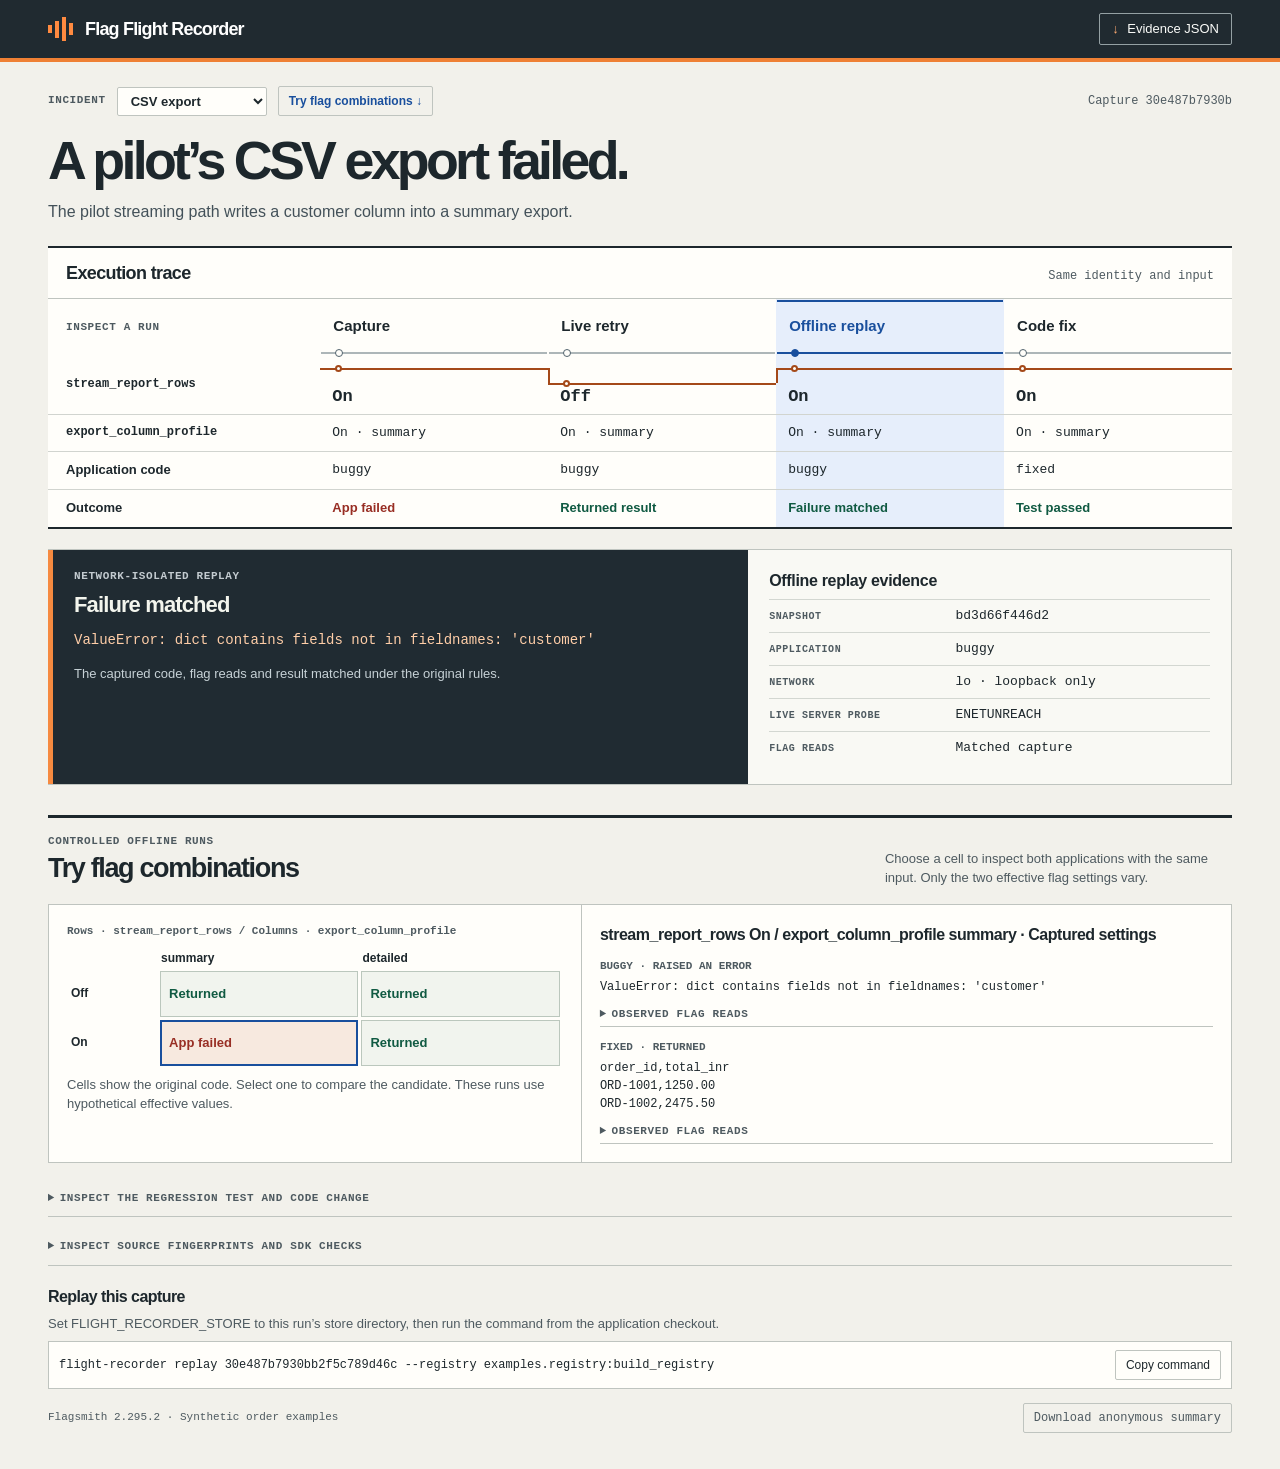
==== docs/index.html @ ed5d8d42 "Trace live Flagsmith incidents from a failed request to a verified fix" ====
<!doctype html>
<html lang="en">
  <head>
    <meta charset="utf-8" />
    <meta name="viewport" content="width=device-width, initial-scale=1" />
    <link rel="icon" href="data:," />
    <meta
      name="description"
      content="Inspect the captured flags, application output and replay evidence for a Flagsmith incident."
    />
    <title>Incident trace · Flag Flight Recorder</title>
    <style>
      :root {
  color-scheme: light;
  --paper: #f2f1eb;
  --surface: #fffefa;
  --ink: #1d272c;
  --muted: #4e5a60;
  --line: #bfc4bf;
  --blue: #194f9d;
  --bluewash: #e6eefb;
  --ok: #105a42;
  --bad: #982e24;
  --orange: #ff8a40;
  --mono:
    "IBM Plex Mono", "SFMono-Regular", Consolas, "Liberation Mono", monospace;
  --sans: Inter, "Segoe UI", Arial, sans-serif;
}
* {
  box-sizing: border-box;
}
body {
  margin: 0;
  background: var(--paper);
  color: var(--ink);
  font: 15px/1.45 var(--sans);
}
h1,
h2,
h3,
p,
dl,
dd {
  margin: 0;
}
button,
select {
  font: inherit;
  color: inherit;
}
button,
select,
summary {
  cursor: pointer;
}
button:focus-visible,
summary:focus-visible,
select:focus-visible,
a:focus-visible {
  outline: 3px solid #ec7e33;
  outline-offset: 3px;
}
.skip {
  position: fixed;
  left: 12px;
  top: -90px;
  z-index: 2;
  background: white;
  color: var(--ink);
  padding: 10px;
}
.skip:focus {
  top: 8px;
}
.shell {
  width: min(1280px, calc(100% - 96px));
  margin-inline: auto;
}
.bar {
  background: #202a30;
  color: #fff;
  border-bottom: 4px solid #ef8034;
}
.bar .shell {
  display: flex;
  align-items: center;
  justify-content: space-between;
  gap: 14px;
  min-height: 58px;
}
.brand {
  font-size: 18px;
  font-weight: 720;
  letter-spacing: -0.045em;
  display: flex;
  align-items: center;
  gap: 12px;
}
.rec-mark {
  align-items: center;
  display: flex;
  gap: 3px;
  height: 25px;
}
.rec-mark i {
  display: block;
  width: 4px;
  background: var(--orange);
}
.rec-mark i:nth-child(1) {
  height: 8px;
}
.rec-mark i:nth-child(2) {
  height: 17px;
}
.rec-mark i:nth-child(3) {
  height: 24px;
}
.rec-mark i:nth-child(4) {
  height: 12px;
}
.save {
  border: 1px solid #94a0a3;
  background: transparent;
  color: #fafbf8;
  padding: 6px 12px;
  border-radius: 2px;
  font-size: 13px;
}
.save:hover {
  background: #34434a;
}
.save span {
  color: #feaa71;
  margin-right: 5px;
}
main {
  padding: 24px 0 36px;
}
.case-nav {
  display: flex;
  align-items: center;
  gap: 11px;
  flex-wrap: wrap;
  margin-bottom: 17px;
}
.case-nav label,
.micro,
.table-caption,
.signal dt,
summary {
  font: 650 11px/1.4 var(--mono);
  letter-spacing: 0.055em;
  text-transform: uppercase;
}
.case-nav label,
.micro {
  color: var(--muted);
}
.case-nav select {
  background: var(--surface);
  border: 1px solid var(--line);
  padding: 5px 24px 5px 9px;
  border-radius: 2px;
  font-size: 13px;
  font-weight: 650;
}
.case-id {
  margin-left: auto;
  font: 12px/1.5 var(--mono);
  color: var(--muted);
}
h1 {
  font-size: clamp(34px, 4.2vw, 64px);
  line-height: 1.02;
  letter-spacing: -0.069em;
  font-weight: 740;
  max-width: 22ch;
  text-wrap: balance;
}
.dek {
  margin: 12px 0 22px;
  font-size: 16px;
  line-height: 1.5;
  color: #435159;
  max-width: 80ch;
}
section.trace {
  border-block: 2px solid var(--ink);
  background: var(--surface);
}
.trace-head {
  display: flex;
  align-items: baseline;
  gap: 10px;
  justify-content: space-between;
  padding: 12px 18px;
  border-bottom: 1px solid var(--line);
}
h2 {
  font-size: 18px;
  letter-spacing: -0.035em;
}
.trace-head p {
  font: 12px/1.5 var(--mono);
  color: var(--muted);
}
.matrix {
  border-collapse: collapse;
  width: 100%;
  table-layout: fixed;
}
.matrix thead {
  vertical-align: bottom;
}
.matrix tr > * {
  border-bottom: 1px solid #d1d4cf;
}
.matrix tr:last-child > * {
  border-bottom: 0;
}
.matrix th,
.matrix td {
  vertical-align: middle;
  text-align: left;
}
.matrix th:first-child {
  width: 23%;
  padding: 9px 18px;
  font-size: 13px;
}
.matrix thead th:first-child {
  font: 650 11px/1.5 var(--mono);
  letter-spacing: 0.055em;
  text-transform: uppercase;
  color: var(--muted);
}
.matrix td {
  font: 13px/1.4 var(--mono);
  padding: 7px 12px;
}
.matrix td.selected,
.matrix th.selected {
  background: var(--bluewash);
}
.matrix tbody tr:first-child td {
  font-size: 17px;
  font-weight: 650;
}
.matrix tbody tr:nth-child(-n + 2) th {
  font-family: var(--mono);
  font-size: 12px;
  overflow-wrap: anywhere;
}
.stage {
  position: relative;
  border: 0;
  text-align: left;
  background: transparent;
  width: 100%;
  padding: 14px 12px 16px;
  font-size: 15px;
  font-weight: 700;
  line-height: 1.35;
  min-height: 54px;
}
.stage:hover {
  background: #f1f3ee;
}
.stage[aria-pressed="true"] {
  color: var(--blue);
  background: var(--bluewash);
}
.stage:after {
  content: "";
  position: absolute;
  bottom: 0;
  height: 2px;
  left: 0;
  right: 0;
  background: #adb6b8;
}
.stage:before {
  content: "";
  z-index: 1;
  position: absolute;
  bottom: -3px;
  left: 14px;
  width: 6px;
  height: 6px;
  border-radius: 50%;
  background: var(--surface);
  border: 1px solid #52636d;
}
.stage[aria-pressed="true"]:before {
  border-color: var(--blue);
  background: var(--blue);
}
.stage[aria-pressed="true"]:after {
  background: var(--blue);
}
.stage:focus-visible {
  outline-offset: -3px;
}
.matrix .level {
  position: relative;
  height: 60px;
  vertical-align: bottom;
  padding-bottom: 6px;
}
.wave {
  position: absolute;
  inset: 0;
  pointer-events: none;
}
.wave::before {
  content: "";
  position: absolute;
  top: 13px;
  left: 0;
  right: 0;
  border-top: 2px solid #a44919;
}
.wave.low::before {
  top: 28px;
}
.wave.transition::after {
  content: "";
  position: absolute;
  left: 0;
  top: 13px;
  height: 15px;
  border-left: 2px solid #a44919;
}
.wave .sample {
  position: absolute;
  top: 10px;
  left: 15px;
  width: 7px;
  height: 7px;
  border: 2px solid #a44919;
  border-radius: 50%;
  background: var(--surface);
}
.wave.low .sample {
  top: 25px;
}
.delta .held {
  display: block;
}
.matrix .status {
  font: 680 13px/1.4 var(--sans);
}
.good {
  color: var(--ok);
}
.bad {
  color: var(--bad);
}
.neutral {
  color: var(--ink);
}
.mobile-trace {
  display: none;
}
.readout {
  display: grid;
  grid-template-columns: minmax(0, 1.45fr) minmax(0, 1fr);
  margin-top: 20px;
  border: 1px solid var(--line);
  border-left: 0;
}
.output {
  color: #f3f5ed;
  background: #202b32;
  border-left: 5px solid #f68a40;
  padding: 19px 21px;
  min-width: 0;
}
.output .micro {
  color: #c3cbd0;
}
.output h3 {
  font-size: 22px;
  letter-spacing: -0.04em;
  margin: 5px 0 9px;
}
.output pre {
  color: #ffcea8;
  font: 14px/1.55 var(--mono);
  white-space: pre-wrap;
  overflow-wrap: anywhere;
  margin: 0;
}
.output pre.success {
  color: #b1e1cf;
}
.output .explain {
  color: #c6d1d6;
  margin-top: 14px;
  font-size: 13px;
  max-width: 65ch;
}
.proof {
  background: #f9f9f4;
  padding: 19px 21px;
  min-width: 0;
}
.proof h3 {
  font-size: 16px;
  letter-spacing: -0.02em;
  margin-bottom: 7px;
}
.signal > div {
  display: grid;
  grid-template-columns: minmax(95px, 40%) 1fr;
  align-items: baseline;
  gap: 10px;
  padding: 7px 0;
  border-top: 1px solid #d3d7d1;
}
.signal dt {
  font-size: 10px;
  color: var(--muted);
}
.signal dd {
  font: 13px/1.4 var(--mono);
  overflow-wrap: anywhere;
}
details {
  border-bottom: 1px solid var(--line);
  margin-top: 12px;
}
summary {
  display: list-item;
  padding: 10px 0;
  color: var(--muted);
  width: fit-content;
}
details .signal {
  margin: 0 0 16px;
  max-width: 850px;
}
footer {
  color: var(--muted);
  font: 11px/1.5 var(--mono);
  margin-top: 14px;
}
@media (max-width: 900px) {
  .shell {
    width: calc(100% - 44px);
  }
  .matrix th:first-child {
    width: 22%;
    padding-left: 11px;
  }
  .matrix td {
    padding-inline: 8px;
  }
  .stage {
    padding-inline: 8px;
    font-size: 14px;
  }
}
@media (max-width: 700px) {
  .shell {
    width: calc(100% - 32px);
  }
  .bar .shell {
    min-height: 50px;
  }
  .brand {
    font-size: 16px;
    gap: 8px;
  }
  .save {
    font-size: 12px;
    padding: 5px 7px;
  }
  main {
    padding-top: 15px;
  }
  .case-nav {
    margin-bottom: 13px;
    gap: 7px;
  }
  .case-id {
    font-size: 10px;
  }
  .dek {
    margin: 9px 0 14px;
    font-size: 14px;
    line-height: 1.45;
  }
  .trace-head {
    padding: 9px 10px;
    align-items: flex-start;
    flex-direction: column;
    gap: 1px;
  }
  .trace-head p {
    font-size: 10px;
  }
  h2 {
    font-size: 16px;
  }
  .matrix {
    display: none;
  }
  .mobile-trace {
    display: block;
  }
  .m-stages {
    display: grid;
    grid-template-columns: 1fr 1fr;
  }
  .m-stage {
    position: relative;
    display: flex;
    align-items: flex-start;
    gap: 8px;
    flex-direction: column;
    background: var(--surface);
    text-align: left;
    border: 0;
    border-bottom: 1px solid var(--line);
    padding: 9px 10px;
    line-height: 1.1;
  }
  .m-stage:nth-child(odd) {
    border-right: 1px solid var(--line);
  }
  .m-stage strong {
    font-size: 13px;
  }
  .m-stage span {
    font-size: 12px;
  }
  .m-stage[aria-pressed="true"] {
    background: var(--bluewash);
    box-shadow: inset 3px 0 var(--blue);
  }
  .delta {
    padding: 8px 10px;
    line-height: 1.5;
    font-size: 12px;
    overflow-wrap: anywhere;
  }
  .delta code {
    font-weight: 650;
  }
  .readout {
    grid-template-columns: 1fr;
    margin-top: 14px;
  }
  .output,
  .proof {
    padding: 14px;
  }
  .output h3 {
    font-size: 20px;
  }
  .output pre {
    font-size: 13px;
  }
  .output .explain {
    margin-top: 8px;
  }
  .proof {
    border-left: 1px solid var(--line);
  }
  summary {
    font-size: 10px;
  }
  .case-nav select {
    padding-right: 8px;
  }
}
@media (max-width: 370px) {
  .brand {
    font-size: 14px;
  }
  .case-id {
    display: none;
  }
  .shell {
    width: calc(100% - 24px);
  }
  h1 {
    font-size: 31px;
  }
  .save {
    font-size: 11px;
  }
  .dek {
    font-size: 13px;
  }
}
[hidden] {
  display: none !important;
}
button {
  touch-action: manipulation;
}
.jump,
#copy,
#regression-body button,
footer button {
  background: transparent;
  border: 1px solid var(--line);
  border-radius: 2px;
  padding: 5px 10px;
  font-size: 12px;
  line-height: 1.5;
}
.jump {
  color: var(--blue);
  font-weight: 680;
}
.jump:hover,
#copy:hover,
footer button:hover,
#regression-body button:hover {
  background: var(--bluewash);
}
.case-nav {
  row-gap: 8px;
}
.matrix th:first-child {
  overflow-wrap: anywhere;
}
.matrix td {
  overflow-wrap: anywhere;
}
.matrix .stage {
  overflow-wrap: anywhere;
}
.signal dd,
.cell-evidence pre {
  white-space: pre-wrap;
}
.explorer {
  margin-block: 30px 18px;
  border-top: 3px solid var(--ink);
  scroll-margin-top: 14px;
}
.explorer-head {
  display: flex;
  align-items: end;
  justify-content: space-between;
  gap: 18px;
  margin: 16px 0;
}
.explorer h2 {
  font-size: 27px;
  letter-spacing: -0.05em;
}
.explorer-head > p {
  max-width: 48ch;
  font-size: 13px;
  color: var(--muted);
}
.experiment {
  display: grid;
  grid-template-columns: minmax(0, 0.9fr) minmax(0, 1.1fr);
  background: var(--surface);
  border: 1px solid var(--line);
}
.experiment > div {
  min-width: 0;
  padding: 18px;
}
.cell-evidence {
  border-left: 1px solid var(--line);
}
.cell-evidence h3 {
  font-size: 16px;
  letter-spacing: -0.03em;
}
.cell-evidence h4 {
  font: 650 11px/1.4 var(--mono);
  text-transform: uppercase;
  color: var(--muted);
  margin: 13px 0 3px;
}
.cell-evidence pre,
#regression-body pre {
  font: 12px/1.5 var(--mono);
  white-space: pre-wrap;
  overflow-wrap: anywhere;
  margin: 0;
  max-height: 180px;
  overflow: auto;
}
.axes {
  width: 100%;
  table-layout: fixed;
  border-collapse: separate;
  border-spacing: 3px;
  font-size: 13px;
}
.axes caption {
  text-align: left;
  overflow-wrap: anywhere;
  font: 600 11px/1.5 var(--mono);
  color: var(--muted);
  margin-bottom: 6px;
}
.axes th {
  text-align: left;
  font-size: 12px;
  overflow-wrap: anywhere;
}
.axes th:first-child {
  width: 18%;
}
.axes td {
  padding: 0;
}
.axes button {
  min-height: 46px;
  width: 100%;
  background: #f1f4ee;
  border: 1px solid #bbc7bd;
  text-align: left;
  padding: 8px;
  font-size: 13px;
  font-weight: 650;
  color: var(--ok);
}
.axes button.failure {
  background: #f7e9df;
  border-color: #dab4a1;
  color: var(--bad);
}
.axes button[aria-pressed="true"] {
  outline: 2px solid var(--blue);
  outline-offset: -2px;
}
.axes button:focus-visible {
  outline: 3px solid #aa4e11;
  outline-offset: 1px;
}
.lab-note,
details p,
#replay-command p {
  color: var(--muted);
  font-size: 13px;
  margin: 7px 0;
}
.cell-evidence details {
  margin: 7px 0 0;
}
.cell-evidence summary {
  padding: 4px 0;
}
.cell-evidence pre {
  color: var(--ink);
}
#regression-body {
  padding-bottom: 14px;
}
#regression-body pre {
  background: var(--surface);
  padding: 12px;
  margin: 8px 0;
}
#replay-command {
  margin-top: 19px;
}
#replay-command h2 {
  font-size: 16px;
}
.command {
  display: flex;
  align-items: center;
  gap: 10px;
  flex-wrap: wrap;
  background: var(--surface);
  border: 1px solid var(--line);
  padding: 8px 10px;
}
.command code {
  font: 12px/1.5 var(--mono);
  overflow-wrap: anywhere;
}
.command button {
  margin-left: auto;
}
footer {
  display: flex;
  align-items: center;
  justify-content: space-between;
  gap: 8px;
  flex-wrap: wrap;
}
.stage[aria-pressed="true"] {
  box-shadow: inset 0 2px var(--blue);
}
#regression-body button {
  font-family: var(--sans);
}
.output pre {
  max-height: 230px;
  overflow: auto;
}
.m-stage {
  min-height: 48px;
}
.signal dd {
  margin: 0;
}
@media (max-width: 700px) {
  .experiment {
    grid-template-columns: 1fr;
  }
  .experiment > div {
    padding: 10px;
  }
  .cell-evidence {
    border-left: 0;
    border-top: 1px solid var(--line);
  }
  .explorer-head {
    display: block;
    margin: 12px 0;
  }
  .explorer-head > p {
    margin-top: 6px;
  }
  .jump {
    font-size: 11px;
    padding: 4px 7px;
  }
  .case-id {
    display: none;
  }
  .explorer h2 {
    font-size: 23px;
  }
  .axes button {
    min-height: 44px;
  }
  .output .explain {
    font-size: 12px;
  }
  footer {
    align-items: start;
  }
  .trace-head p {
    display: none;
  }
}

    </style>
  </head>
  <body>
    <a class="skip" href="#investigation">Skip to incident</a>
    <header class="bar">
      <div class="shell">
        <div class="brand">
          <span aria-hidden="true" class="rec-mark"
            ><i></i><i></i><i></i><i></i></span
          >Flag Flight Recorder
        </div>
        <button type="button" class="save" id="save">
          <span aria-hidden="true">↓</span> Evidence JSON
        </button>
      </div>
    </header>
    <main class="shell" id="investigation" tabindex="-1">
      <nav class="case-nav" aria-label="Incident selection">
        <label for="case">Incident</label
        ><select id="case"></select
        ><button type="button" class="jump" id="jump" hidden>
          Try flag combinations ↓</button
        ><span class="case-id" id="case-id"></span>
      </nav>
      <h1 id="headline"></h1>
      <p class="dek" id="dek"></p>
      <section class="trace" aria-labelledby="trace-title">
        <div class="trace-head">
          <h2 id="trace-title">Execution trace</h2>
          <p>Same identity and input</p>
        </div>
        <table
          class="matrix"
          id="matrix"
          aria-label="Recorded flags, code and outcomes by stage"
        ></table>
        <div class="mobile-trace">
          <div
            class="m-stages"
            id="m-stages"
            role="group"
            aria-label="Inspect a recorded stage"
          ></div>
          <p class="delta" id="delta"></p>
        </div>
      </section>
      <section
        class="readout"
        aria-label="Selected stage evidence"
        aria-live="polite"
        aria-atomic="true"
      >
        <div class="output">
          <p class="micro" id="stage-kind"></p>
          <h3 id="output-title"></h3>
          <pre id="output"></pre>
          <p id="explain" class="explain"></p>
        </div>
        <div class="proof">
          <h3 id="proof-title"></h3>
          <dl class="signal" id="proof"></dl>
        </div>
      </section>
      <section
        id="explorer"
        class="explorer"
        aria-labelledby="explorer-title"
        hidden
        tabindex="-1"
      >
        <div class="explorer-head">
          <div>
            <p class="micro">Controlled offline runs</p>
            <h2 id="explorer-title">Try flag combinations</h2>
          </div>
          <p>
            Choose a cell to inspect both applications with the same input. Only
            the two effective flag settings vary.
          </p>
        </div>
        <div class="experiment">
          <div id="grid"></div>
          <div class="cell-evidence" aria-live="polite">
            <h3 id="cell-title"></h3>
            <div id="cell-output"></div>
          </div>
        </div>
      </section>
      <details id="regression">
        <summary>Inspect the regression test and code change</summary>
        <div id="regression-body"></div>
      </details>
      <details id="provenance">
        <summary>Inspect source fingerprints and SDK checks</summary>
        <dl class="signal" id="origins"></dl>
      </details>
      <section id="replay-command" hidden>
        <h2>Replay this capture</h2>
        <p>
          Set FLIGHT_RECORDER_STORE to this run’s store directory, then run the
          command from the application checkout.
        </p>
        <div class="command">
          <code id="command"></code
          ><button type="button" id="copy">Copy command</button>
        </div>
      </section>
      <footer>
        <span id="meta"></span
        ><button type="button" id="summary">Download anonymous summary</button>
      </footer>
      <noscript>Enable JavaScript to inspect the recorded evidence.</noscript>
    </main>
    <script type="application/json" id="evidence">
      {"cases":[{"artifacts":{"filename":"csv-export-synthetic-pytest.zip","fixture_snapshot":"0b551dc3bb2e133a88a1ee3e2edfd37ad4dc0d0acfbac26d9bb731e2ca460d48","fixture_spec":"9fc9570268567d635127cc611aad93f65644a4c0ee48fcd16d61da9f648a8eab","patch":"--- csv-export/buggy.py\n+++ csv-export/fixed.py\n@@ -1,4 +1,4 @@\n-\"\"\"The original version of the CSV operation, retained for historical replay.\"\"\"\n+\"\"\"CSV export with the selected columns applied to streamed rows.\"\"\"\n \n from flag_flight_recorder import OperationContext\n \n@@ -7,7 +7,5 @@\n \n def export_report(context: OperationContext) -\u003e str:\n     rows, streaming, columns = report_settings(context)\n-    if streaming:\n-        # The original streaming path supplied columns outside the selected profile.\n-        return write_csv(rows, columns)\n-    return write_csv([project_row(row, columns) for row in rows], columns)\n+    projected = (project_row(row, columns) for row in rows)\n+    return write_csv(projected if streaming else list(projected), columns)\n","runtime":{"engine":"11.1.2","flagsmith":"6.5.0","implementation":"CPython","python":"3.13.5"},"zip_base64":"UEsDBBQAAAAIAFKoeV0oyoBhRwEAAAICAAAKAAAAUkVBRE1FLnR4dI1Qy07DMBC85yv2B+wUKoRA4oBKC5UqWoXCNXKdTWJwbWNvXl/GnS/DCe0VcdrVzuzs7Ky0qGClVVUTZCitL9DDjF/yGXx/gQwtw95ZT0myr1WAMBiqkZSEUvXUeARpDQllAsQ5YFmiJNUilKNuK3SDAUrrIxq3sRdHp5HDmgJI4SYBYQoIRrhQW4JCVRgieEBtTQVkJ9nTLZ4krwFhsRuotgbm/GLOryB2G2WaHjpFNTQBfWqQOus/wIgjBickBp40LTjlIDoloTW4geIhqIlcuE3TKu42By7tMfXi/WZ2PU/HD1g5JcP8KZnUo0YRMKSF7Yy2okjbKayJnf+y8zObTRBzw5wZa5AJM/Cu1slqs3582ufZcrHNHpZZfr/b5W/L7GW9fb47NFU1jO7GD9nx7JN9wlhzZaQq0BB3w58yMTEs/ifzA1BLAwQUAAAACABSqHldSPEmrDwCAACsAwAADAAAAGNhcHR1cmUuanNvbnVSy2ocMRD8lUUXH+Id9BhpHtfY54QQkkMIS0vq2RXMC0njeDH+97RmMQkOOamn1FOq7qoXBut6SheQ2rCetbYx2NgWtOTS1FI1WimN0nprUEqD0DTQON/YrvZeE6oa7LDuurrtTO3Y/c73hDGFZSZCu53PV0LxCcYN8hJZ/8JwPocZ6VaISlSSrocRzmkK+UKgqXTFCQvTOuKEc4Z84/r4+ZovVN2z9Vb0TFVCVZq9lgeos5AP4TlvERPVBAdPcMhX6k3XOV8wB3dcw7jkI6/LI/O65dLL4vKLzh8vzG0pLxOSUvaA03J4hJSpc4ke4yl4gj99eTgKzgWheckwnsJcuoXUvOKc1PxL8h3/[base64]/4onyV1wAtYLKmdY02X5yyFutRbeKWslCqWgJT8QFUr0g1cN+No77jm4wZI/xnfWNkqgdFAb7uuWvf4GUEsDBBQAAAAIAFKoeV3nnSbaHQEAANECAAAQAAAAZW52aXJvbm1lbnQuanNvbq1STU/DMAz9K5PPncR67G3SuCE0ATc0RaZzSkY+qsQZq6r+d5KtbAOGQAgfIlt+zvOz3QO2SrxQBxU4KbWyNA2d5WdiVU+l2nH0BAVIwuyJwMgUoHrsYb1B2zih1lDNCiCLT5qSzz7SEQ9VDyPAokkh0K51nkXtdDRWtN5JpTMBd21O3z/MbxfzuwUMZ5zUGLIMlY1af2pFbFHHXBiiMei7U6uHdIyZHq5Gm154RpulUhM1qy16lUsv8GThq6H4oL38SXt51B7YExrhaT8C717DPwhfKu14stRo/669/LX2VfG+T7VOrSnuhNuS9ynaA45ar6WkOn1IE6mxCZPTKaWdb1Lq62ncuBr1GdD5Bq0KyMrZb9B5WuOUDv0Nb1BLAwQUAAAACABSqHldQ68o9LMAAADqAAAADwAAAHJlZ3Jlc3Npb24uanNvbj2OwW7DIBAF/4UztXYJZLHPuVfqORLCsG6QHBsBiVxV/ffSQ3OdeRq9b+Fzdk8uNe2bmMSSDo5CiuBzexR29eaVOXfBTJZpPo8461H5hQAhWoxkDS4QiYy2JwpjRIwGA82nRYMNrIm9Vjr0Jh+ZQ+v5SewlcnEpyrY3v7q0lev2/nF5QwCUqAwMAC+ipNJkBtNJrxT+TLWVr79Ph7/nlevwz6b5kdboXhMparjx3YsJf34BUEsDBBQAAAAIAFKoeV3LRsHe8QAAAFEBAAAQAAAAdGVzdF9pbmNpZGVudC5weWWPPU/EMAyG9/wKq8v1JKiuvTZtkWBkREyskS9x2khpUjkBwb8nd+gmvFnP+2FXVfVB7OwP5JWAvnfSmQwwpU+fARd0IeUbi+wWF9DDq8clbS6vQOHLcQwbhdxUVSUsxw12zKt3F3DbHjnDe1nFH7HFqKx3y5oVk45siBumpZQlF8PdgSkRXxV3IIQwZCFTyuqWYWinYEqrijsx5qKpj/D4Am8x0JOAMv9C6ushtVLWeVLq2OzIJeABUvlYpRW7QT4fZqvnYTx1chrkaOR5aLtRa9m2iGY+WznIvsden4j6yWrTSiNbg7OV/[base64]","zip_sha256":"2b633e5cec746cebef15087b0f579f212ad1f27e4a909ab543daaa9efae81c12"},"comparison":{"app_sha256":"8b76e7b8a5202642375335e2bdb6e226ea77a7cd7b94dd5db637e9e49948964c","app_version":"buggy","capture_id":"30e487b7930bb2f5c789d46c","current":{"outcome":{"result":"order_id,total_inr\nORD-1001,1250.00\nORD-1002,2475.50\n","status":"success"},"reads":{"export_column_profile":{"enabled":true,"value":"summary"},"stream_report_rows":{"enabled":false}},"snapshot_sha256":"4a57becc8195b31eefded93ce6f3bcfeb41ffb03d9ef268af120db315b3dd752"},"event_sha256":"e50911ecd5bad968d60b02b5096a26fa80f8a161eeb6eac23dbf337bd1c5105e","flag_changes":[{"after":{"enabled":false},"before":{"enabled":true},"name":"stream_report_rows"}],"historical":{"outcome":{"message":"dict contains fields not in fieldnames: 'customer'","status":"error","type":"ValueError"},"reads":{"export_column_profile":{"enabled":true,"value":"summary"},"stream_report_rows":{"enabled":true}},"snapshot_sha256":"bd3d66f446d27e50561e413e52f1fed41bbf8dfbf96f2141c64b09d91028b9ec"},"identity":"synthetic-pilot-04","isolation":{"connection_error":"ENETUNREACH","interfaces":["lo"],"isolated":true,"live_listener_reachable":false,"namespace":"net:[4026534239]","probe_host":"127.0.0.1","probe_port":13934},"occurred_at":"2026-11-25T15:32:34.577+00:00","operation":"csv-export","outcome_changed":true,"reasons":{"export_column_profile":"SPLIT; weight=50.0","stream_report_rows":"TARGETING_MATCH; segment=Pilot Plan"},"recorded":{"outcome":{"message":"dict contains fields not in fieldnames: 'customer'","status":"error","type":"ValueError"},"reads":{"export_column_profile":{"enabled":true,"value":"summary"},"stream_report_rows":{"enabled":true}},"snapshot_sha256":"bd3d66f446d27e50561e413e52f1fed41bbf8dfbf96f2141c64b09d91028b9ec"},"registry":"examples.registry:build_registry","runtime":{"engine":"11.1.2","flagsmith":"6.5.0","implementation":"CPython","python":"3.13.5"},"status":"reproduced","traits":{"plan":"pilot"}},"description":"The pilot streaming path writes a customer column into a summary export.","exploration":{"axes":[{"field":"enabled","flag":"stream_report_rows","values":[false,true]},{"field":"value","flag":"export_column_profile","values":["summary","detailed"]}],"baseline_settings":[true,"summary"],"candidate_app_sha256":"75cbcd6ed6a690e8da1f47e2aff2d6fbfaffe0c8532488307249a1057a292780","candidate_version":"fixed","capture_id":"30e487b7930bb2f5c789d46c","cells":[{"candidate":{"outcome":{"result":"order_id,total_inr\nORD-1001,1250.00\nORD-1002,2475.50\n","status":"success"},"reads":{"export_column_profile":{"enabled":true,"value":"summary"},"stream_report_rows":{"enabled":false}}},"original":{"outcome":{"result":"order_id,total_inr\nORD-1001,1250.00\nORD-1002,2475.50\n","status":"success"},"reads":{"export_column_profile":{"enabled":true,"value":"summary"},"stream_report_rows":{"enabled":false}}},"settings":[false,"summary"],"snapshot_sha256":"03464157b4ae6e7c3a64d5fd9940adc95a444b454984b06f3cc11bb4a171e1f4"},{"candidate":{"outcome":{"result":"order_id,customer,total_inr\nORD-1001,Demo East,1250.00\nORD-1002,Demo West,2475.50\n","status":"success"},"reads":{"export_column_profile":{"enabled":true,"value":"detailed"},"stream_report_rows":{"enabled":false}}},"original":{"outcome":{"result":"order_id,customer,total_inr\nORD-1001,Demo East,1250.00\nORD-1002,Demo West,2475.50\n","status":"success"},"reads":{"export_column_profile":{"enabled":true,"value":"detailed"},"stream_report_rows":{"enabled":false}}},"settings":[false,"detailed"],"snapshot_sha256":"577ac979bc8d4808cedd51d227a7b00f45ecea772c68034c2accc8b1d34bb12d"},{"candidate":{"outcome":{"result":"order_id,total_inr\nORD-1001,1250.00\nORD-1002,2475.50\n","status":"success"},"reads":{"export_column_profile":{"enabled":true,"value":"summary"},"stream_report_rows":{"enabled":true}}},"original":{"outcome":{"message":"dict contains fields not in fieldnames: 'customer'","status":"error","type":"ValueError"},"reads":{"export_column_profile":{"enabled":true,"value":"summary"},"stream_report_rows":{"enabled":true}}},"settings":[true,"summary"],"snapshot_sha256":"4f26be17d488ac21b7a816b17ae8f735e670d9412547fbe6748cb3a0863cadc3"},{"candidate":{"outcome":{"result":"order_id,customer,total_inr\nORD-1001,Demo East,1250.00\nORD-1002,Demo West,2475.50\n","status":"success"},"reads":{"export_column_profile":{"enabled":true,"value":"detailed"},"stream_report_rows":{"enabled":true}}},"original":{"outcome":{"result":"order_id,customer,total_inr\nORD-1001,Demo East,1250.00\nORD-1002,Demo West,2475.50\n","status":"success"},"reads":{"export_column_profile":{"enabled":true,"value":"detailed"},"stream_report_rows":{"enabled":true}}},"settings":[true,"detailed"],"snapshot_sha256":"9a87c68965dcb6b70485b43aa26867b47594834ed02484389b8f0e200cfd53a0"}],"event_sha256":"e50911ecd5bad968d60b02b5096a26fa80f8a161eeb6eac23dbf337bd1c5105e","historical_snapshot":"bd3d66f446d27e50561e413e52f1fed41bbf8dfbf96f2141c64b09d91028b9ec","isolation":{"connection_error":"ENETUNREACH","interfaces":["lo"],"isolated":true,"live_listener_reachable":false,"namespace":"net:[4026534239]","probe_host":"127.0.0.1","probe_port":13934},"kind":"effective-flag-combinations","original_app_sha256":"8b76e7b8a5202642375335e2bdb6e226ea77a7cd7b94dd5db637e9e49948964c","original_version":"buggy"},"fix":"Project each streamed row onto the selected report columns before passing it to the CSV writer.","headline":"A pilot’s CSV export failed.","id":"csv-export","live_requests":{"original":{"app_sha256":"8b76e7b8a5202642375335e2bdb6e226ea77a7cd7b94dd5db637e9e49948964c","capture_id":"30e487b7930bb2f5c789d46c","event_sha256":"e50911ecd5bad968d60b02b5096a26fa80f8a161eeb6eac23dbf337bd1c5105e","http_status":500,"method":"POST","occurred_at":"2026-11-25T15:32:34.577+00:00","outcome":{"message":"dict contains fields not in fieldnames: 'customer'","status":"error","type":"ValueError"},"path":"/exports","reads":{"export_column_profile":{"enabled":true,"value":"summary"},"stream_report_rows":{"enabled":true}},"snapshot_sha256":"bd3d66f446d27e50561e413e52f1fed41bbf8dfbf96f2141c64b09d91028b9ec"},"retry":{"app_sha256":"8b76e7b8a5202642375335e2bdb6e226ea77a7cd7b94dd5db637e9e49948964c","capture_id":"984c1f1565d0e79dbf7bd53d","event_sha256":"e50911ecd5bad968d60b02b5096a26fa80f8a161eeb6eac23dbf337bd1c5105e","http_status":200,"method":"POST","occurred_at":"2026-11-25T15:32:34.922+00:00","outcome":{"result":"order_id,total_inr\nORD-1001,1250.00\nORD-1002,2475.50\n","status":"success"},"path":"/exports","reads":{"export_column_profile":{"enabled":true,"value":"summary"},"stream_report_rows":{"enabled":false}},"snapshot_sha256":"4a57becc8195b31eefded93ce6f3bcfeb41ffb03d9ef268af120db315b3dd752"}},"occurred_at":"2026-11-25T15:32:34.577+00:00","regression":{"after":{"app_sha256":"75cbcd6ed6a690e8da1f47e2aff2d6fbfaffe0c8532488307249a1057a292780","app_version":"fixed","capture_id":"30e487b7930bb2f5c789d46c","detail":"Historical flags and expected application result match.","event_sha256":"e50911ecd5bad968d60b02b5096a26fa80f8a161eeb6eac23dbf337bd1c5105e","expected":"order_id,total_inr\nORD-1001,1250.00\nORD-1002,2475.50\n","flags_match":true,"isolation":{"connection_error":"ENETUNREACH","interfaces":["lo"],"isolated":true,"live_listener_reachable":false,"namespace":"net:[4026534239]","probe_host":"127.0.0.1","probe_port":13934},"operation":"csv-export","outcome":{"result":"order_id,total_inr\nORD-1001,1250.00\nORD-1002,2475.50\n","status":"success"},"passed":true,"pytest_exit":0,"reads":{"export_column_profile":{"enabled":true,"value":"summary"},"stream_report_rows":{"enabled":true}},"snapshot_sha256":"bd3d66f446d27e50561e413e52f1fed41bbf8dfbf96f2141c64b09d91028b9ec","spec_sha256":"624f05281d55e647e431c55df2dc4a824093c5ead6fa4661ddfab1000cae2b51"},"before":{"app_sha256":"8b76e7b8a5202642375335e2bdb6e226ea77a7cd7b94dd5db637e9e49948964c","app_version":"buggy","capture_id":"30e487b7930bb2f5c789d46c","detail":"ValueError: dict contains fields not in fieldnames: 'customer'","event_sha256":"e50911ecd5bad968d60b02b5096a26fa80f8a161eeb6eac23dbf337bd1c5105e","expected":"order_id,total_inr\nORD-1001,1250.00\nORD-1002,2475.50\n","flags_match":true,"isolation":{"connection_error":"ENETUNREACH","interfaces":["lo"],"isolated":true,"live_listener_reachable":false,"namespace":"net:[4026534239]","probe_host":"127.0.0.1","probe_port":13934},"operation":"csv-export","outcome":{"message":"dict contains fields not in fieldnames: 'customer'","status":"error","type":"ValueError"},"passed":false,"pytest_exit":1,"reads":{"export_column_profile":{"enabled":true,"value":"summary"},"stream_report_rows":{"enabled":true}},"snapshot_sha256":"bd3d66f446d27e50561e413e52f1fed41bbf8dfbf96f2141c64b09d91028b9ec","spec_sha256":"624f05281d55e647e431c55df2dc4a824093c5ead6fa4661ddfab1000cae2b51"},"binding":"verified","test_sha256":"8132182a353c2f0119f4df3b29fc455b48e470629729558b7bbed307f143c09f"},"sdk_checks":[{"identity":"synthetic-pilot-04","label":"Environment default","parity":"live API and pinned document agree","streaming":false,"variant":"summary"},{"identity":"synthetic-pilot-04","label":"Pilot segment","parity":"live API and pinned document agree","streaming":true,"variant":"summary"},{"identity":"synthetic-pilot-support-control","label":"Identity override","parity":"live API and pinned document agree","streaming":false,"variant":"summary"},{"identity":"synthetic-pilot-00","label":"Weighted variant","parity":"live API and pinned document agree","streaming":true,"variant":"detailed"}],"title":"CSV export","transition":{"after":false,"before":true,"flag":"stream_report_rows","http_status":200,"method":"PATCH","occurred_at":"2026-11-25T15:32:34.825+00:00","segment":"Pilot Plan"}},{"artifacts":{"filename":"shipping-quote-synthetic-pytest.zip","fixture_snapshot":"be86747c5a416331f2aff84ba88469e22d4e0db94f6e0a7f758cb6e951d981d3","fixture_spec":"2125adb8a369ba651ae651ddad7480d4f6e3e3e78b3fb6429dcef99659135668","patch":"--- shipping-quote/buggy.py\n+++ shipping-quote/fixed.py\n@@ -1,4 +1,4 @@\n-\"\"\"Original quote handler with a sparse rate-table lookup.\"\"\"\n+\"\"\"Quote handler that reports a missing service explicitly.\"\"\"\n \n from flag_flight_recorder import OperationContext\n from flag_flight_recorder.model import Object\n@@ -8,4 +8,6 @@\n \n def quote(context: OperationContext) -\u003e Object:\n     destination, service, available = selection(context)\n+    if service not in available:\n+        return {\"status\": \"unavailable\", \"destination\": destination, \"service\": service}\n     return quoted(destination, service, available[service])\n","runtime":{"engine":"11.1.2","flagsmith":"6.5.0","implementation":"CPython","python":"3.13.5"},"zip_base64":"[base64]/t2SWPUeE+WZg7QgKeVLIM0jd2lB/hINhDX3EkBPywYU3ILXD6FWNUWb9HrzxkJyyshb8wOkQaGYfL/O8S7v9VtZulwf1ejE7L/LxA9FO6Yjwk04e0KKKGPPGHcg61eT7KbCJXX2zq1+2mCDhh0KQIxSKBnnQNluuV7d3T1W5mD+UN4uyut5sqpdF+bh6uL/a9l03jO7GD8Xu16d4h7FWhmrTILH0w58yKTFs/ifzBVBLAwQUAAAACABTqHldJRpaSBwCAABhAwAADAAAAGNhcHR1cmUuanNvbl1Sy47bMAz8lcKXPXQT6GG9ci166qUoil4DSqJsAX7VloNNF/vvpZINuuhFIEhqODPkawPLct56EEo3p0Y6KYOxsXXGeK+hDVZxD0nLFqkSFHgRNJfQGkNNUkQjUYL1QsnEgmqeb3gXXLc8TwTo9667UhYvMOxQ5rU5vTY4dXlCqnJ+5EdB5TRAt4259JTUR3VklMvjMuCIU4Fyx/ry/Vp6ip6b5R4Q3yOXR9W81QHUWcFTfin7iluNVyg1aJj3whngitnAVUCOVjNIXrDItbDAkOsIrXCJWaksaqe1C1Y6Jxk9og7IkQbkciW47TqVHksOh3HeiV+eDoxXxtOyl9vgiFvJ04P4jxw7/PQLhgGrFxuulxyqfnxZiOlW4csK+f73z3zz5gHdvD3U/[base64]/uG5xU7IgXD+f0S/u+iti30OEJz4hROsGz9/MFoT4diWkN333ItJbkNKdnWg7WtdihEbJFF71rymoFJRtngNTrFo7M8yubtL1BLAwQUAAAACABTqHldL8Pf5RQBAADaAgAAEAAAAGVudmlyb25tZW50Lmpzb27NUk1PwzAM/SuTz63Eeuxt0rgBB+AEmiLTOsVblpR8VKuq/ncSVkaBITjiQ2TLz/bziwfAlsWOeijBSKlYU+567Z/Jc5VLPvhgCTKQhMkTzqMnB+XjAPUWdWME11AuMyCNT4qi722gEx7KASaAxn0MJ5ygQ2vJOfESTOqXge/blL67X92sV7drGGczqdmT9lDqoNQXKqJDFVLhtQnaI+vFg9EzwkdQCIkEXEyWn3kmW8bSfVCeO7ScSs9MS+tvxuyTAsVvChQnBYIjYalho1EJi/9q/eLP62+y94/[base64]/ha1KR8uEPUQTlOdc2Yy5U1DfswGjkNhtAd4XFy2gJH7kmLjLbrjYyahMSTJxpksAbkvZEP42D02O1N3BNcbfnpqQSlhoXr79dzkAvePjlGPJpYkLfg0IZ2klHKzirXtTS0LrxxiGwj1OugMi6h1Pz4kfmWIsr7H5vsGqLM/0qruCturKb+9Q1QSwMEFAAAAAgAU6h5XahJT0nvAAAAUQEAABAAAAB0ZXN0X2luY2lkZW50LnB5ZU87a8QwDN79K0SWS6AXmpcvKbRjx9Kpq1FiOTE4dpDd0v77+q7cVAkE4ntJRVF8EFvzA2kjoO+DlkQamOKnS4ArWh/TDQtsV+vRwavDNe42bUD+y3LwO/lUF0UhDIcdDkybszPY/Qic4D2v4g8xWaiMs+uWFNMSWBPXTGsOizb4uwJjJL4y7oAQQpOBRDGpm4emg7zOqSocxJgyp6zg/AJvwdOTgFz/TMrrIaVSxjpSqqoP5GzwADF/rOKG7SCfT23TDqjnETs5zSiHBikPrVFf+vFR90ZSl/[base64]","zip_sha256":"c15e4d363d9d2bd421298158ebb605a6378b2ad38e614f78da69097fac362e75"},"comparison":{"app_sha256":"3933c78d4977bb6a4c851baf634e33cc5ab2c613a477d4932d73e3a8b253f0c5","app_version":"buggy","capture_id":"99407c4cb2d981b905d749ea","current":{"outcome":{"result":{"amount_minor":1400,"destination":"Ridge Valley","service":"standard","status":"quoted"},"status":"success"},"reads":{"enable_express_quotes":{"enabled":false},"use_regional_rates":{"enabled":true}},"snapshot_sha256":"92b3accb3a47cc8528867139b4a60df2aa56e78a2f413ff5f685874f8edd9b60"},"event_sha256":"1d5b80c34e1f22f7280b00da02023b96c74fd3f6e74058309c4e1ac802703ffb","flag_changes":[{"after":{"enabled":false},"before":{"enabled":true},"name":"enable_express_quotes"}],"historical":{"outcome":{"message":"'express'","status":"error","type":"KeyError"},"reads":{"enable_express_quotes":{"enabled":true},"use_regional_rates":{"enabled":true}},"snapshot_sha256":"59aa07ec12bf009a0bea57cda2721c7a23900261808e6e1d6af3bb02383bdbfd"},"identity":"synthetic-mountain-01","isolation":{"connection_error":"ENETUNREACH","interfaces":["lo"],"isolated":true,"live_listener_reachable":false,"namespace":"net:[4026534239]","probe_host":"127.0.0.1","probe_port":13934},"occurred_at":"2026-11-25T15:32:36.895+00:00","operation":"shipping-quote","outcome_changed":true,"reasons":{"enable_express_quotes":"TARGETING_MATCH; segment=Mountain Zone","use_regional_rates":"TARGETING_MATCH; segment=Mountain Zone"},"recorded":{"outcome":{"message":"'express'","status":"error","type":"KeyError"},"reads":{"enable_express_quotes":{"enabled":true},"use_regional_rates":{"enabled":true}},"snapshot_sha256":"59aa07ec12bf009a0bea57cda2721c7a23900261808e6e1d6af3bb02383bdbfd"},"registry":"examples.registry:build_registry","runtime":{"engine":"11.1.2","flagsmith":"6.5.0","implementation":"CPython","python":"3.13.5"},"status":"reproduced","traits":{"zone":"mountain"}},"description":"A regional express quote reaches a destination with a standard rate only.","exploration":{"axes":[{"field":"enabled","flag":"use_regional_rates","values":[false,true]},{"field":"enabled","flag":"enable_express_quotes","values":[false,true]}],"baseline_settings":[true,true],"candidate_app_sha256":"79ce1aeaf86a33ce0d489b73abdc488d4e1c2be1665566967048d794b31975ea","candidate_version":"fixed","capture_id":"99407c4cb2d981b905d749ea","cells":[{"candidate":{"outcome":{"result":{"amount_minor":900,"destination":"Ridge Valley","service":"standard","status":"quoted"},"status":"success"},"reads":{"enable_express_quotes":{"enabled":false},"use_regional_rates":{"enabled":false}}},"original":{"outcome":{"result":{"amount_minor":900,"destination":"Ridge Valley","service":"standard","status":"quoted"},"status":"success"},"reads":{"enable_express_quotes":{"enabled":false},"use_regional_rates":{"enabled":false}}},"settings":[false,false],"snapshot_sha256":"f91cacbf21b5ac5a108b96d1f2bf16a467b85e36f4184533a29b6f3fb084d6ea"},{"candidate":{"outcome":{"result":{"amount_minor":1800,"destination":"Ridge Valley","service":"express","status":"quoted"},"status":"success"},"reads":{"enable_express_quotes":{"enabled":true},"use_regional_rates":{"enabled":false}}},"original":{"outcome":{"result":{"amount_minor":1800,"destination":"Ridge Valley","service":"express","status":"quoted"},"status":"success"},"reads":{"enable_express_quotes":{"enabled":true},"use_regional_rates":{"enabled":false}}},"settings":[false,true],"snapshot_sha256":"2eab90192499ecdadd5d288b5ebb2a850828052d5ddbb978d3dba90d407e0c74"},{"candidate":{"outcome":{"result":{"amount_minor":1400,"destination":"Ridge Valley","service":"standard","status":"quoted"},"status":"success"},"reads":{"enable_express_quotes":{"enabled":false},"use_regional_rates":{"enabled":true}}},"original":{"outcome":{"result":{"amount_minor":1400,"destination":"Ridge Valley","service":"standard","status":"quoted"},"status":"success"},"reads":{"enable_express_quotes":{"enabled":false},"use_regional_rates":{"enabled":true}}},"settings":[true,false],"snapshot_sha256":"5540f8aee428612cbd73528cb2935c4b6e9973ae3d55f9894de76b95182c600d"},{"candidate":{"outcome":{"result":{"destination":"Ridge Valley","service":"express","status":"unavailable"},"status":"success"},"reads":{"enable_express_quotes":{"enabled":true},"use_regional_rates":{"enabled":true}}},"original":{"outcome":{"message":"'express'","status":"error","type":"KeyError"},"reads":{"enable_express_quotes":{"enabled":true},"use_regional_rates":{"enabled":true}}},"settings":[true,true],"snapshot_sha256":"0e8cde7b0fdea57ff34b2dadaa6152fcd4638315164954cf6201d2b6fbeb90ee"}],"event_sha256":"1d5b80c34e1f22f7280b00da02023b96c74fd3f6e74058309c4e1ac802703ffb","historical_snapshot":"59aa07ec12bf009a0bea57cda2721c7a23900261808e6e1d6af3bb02383bdbfd","isolation":{"connection_error":"ENETUNREACH","interfaces":["lo"],"isolated":true,"live_listener_reachable":false,"namespace":"net:[4026534239]","probe_host":"127.0.0.1","probe_port":13934},"kind":"effective-flag-combinations","original_app_sha256":"3933c78d4977bb6a4c851baf634e33cc5ab2c613a477d4932d73e3a8b253f0c5","original_version":"buggy"},"fix":"Return an unavailable quote when the requested service is absent from the destination rate table.","headline":"Express quoting failed in Ridge Valley.","id":"shipping-quote","live_requests":{"original":{"app_sha256":"3933c78d4977bb6a4c851baf634e33cc5ab2c613a477d4932d73e3a8b253f0c5","capture_id":"99407c4cb2d981b905d749ea","event_sha256":"1d5b80c34e1f22f7280b00da02023b96c74fd3f6e74058309c4e1ac802703ffb","http_status":500,"method":"POST","occurred_at":"2026-11-25T15:32:36.895+00:00","outcome":{"message":"'express'","status":"error","type":"KeyError"},"path":"/quotes","reads":{"enable_express_quotes":{"enabled":true},"use_regional_rates":{"enabled":true}},"snapshot_sha256":"59aa07ec12bf009a0bea57cda2721c7a23900261808e6e1d6af3bb02383bdbfd"},"retry":{"app_sha256":"3933c78d4977bb6a4c851baf634e33cc5ab2c613a477d4932d73e3a8b253f0c5","capture_id":"b23742e9fec683141f9d477e","event_sha256":"1d5b80c34e1f22f7280b00da02023b96c74fd3f6e74058309c4e1ac802703ffb","http_status":200,"method":"POST","occurred_at":"2026-11-25T15:32:37.192+00:00","outcome":{"result":{"amount_minor":1400,"destination":"Ridge Valley","service":"standard","status":"quoted"},"status":"success"},"path":"/quotes","reads":{"enable_express_quotes":{"enabled":false},"use_regional_rates":{"enabled":true}},"snapshot_sha256":"92b3accb3a47cc8528867139b4a60df2aa56e78a2f413ff5f685874f8edd9b60"}},"occurred_at":"2026-11-25T15:32:36.895+00:00","regression":{"after":{"app_sha256":"79ce1aeaf86a33ce0d489b73abdc488d4e1c2be1665566967048d794b31975ea","app_version":"fixed","capture_id":"99407c4cb2d981b905d749ea","detail":"Historical flags and expected application result match.","event_sha256":"1d5b80c34e1f22f7280b00da02023b96c74fd3f6e74058309c4e1ac802703ffb","expected":{"destination":"Ridge Valley","service":"express","status":"unavailable"},"flags_match":true,"isolation":{"connection_error":"ENETUNREACH","interfaces":["lo"],"isolated":true,"live_listener_reachable":false,"namespace":"net:[4026534239]","probe_host":"127.0.0.1","probe_port":13934},"operation":"shipping-quote","outcome":{"result":{"destination":"Ridge Valley","service":"express","status":"unavailable"},"status":"success"},"passed":true,"pytest_exit":0,"reads":{"enable_express_quotes":{"enabled":true},"use_regional_rates":{"enabled":true}},"snapshot_sha256":"59aa07ec12bf009a0bea57cda2721c7a23900261808e6e1d6af3bb02383bdbfd","spec_sha256":"da5bafa9c7a6781edb3d5139803b521e29a93118e8f5474dfc45466fefc895a1"},"before":{"app_sha256":"3933c78d4977bb6a4c851baf634e33cc5ab2c613a477d4932d73e3a8b253f0c5","app_version":"buggy","capture_id":"99407c4cb2d981b905d749ea","detail":"KeyError: 'express'","event_sha256":"1d5b80c34e1f22f7280b00da02023b96c74fd3f6e74058309c4e1ac802703ffb","expected":{"destination":"Ridge Valley","service":"express","status":"unavailable"},"flags_match":true,"isolation":{"connection_error":"ENETUNREACH","interfaces":["lo"],"isolated":true,"live_listener_reachable":false,"namespace":"net:[4026534239]","probe_host":"127.0.0.1","probe_port":13934},"operation":"shipping-quote","outcome":{"message":"'express'","status":"error","type":"KeyError"},"passed":false,"pytest_exit":1,"reads":{"enable_express_quotes":{"enabled":true},"use_regional_rates":{"enabled":true}},"snapshot_sha256":"59aa07ec12bf009a0bea57cda2721c7a23900261808e6e1d6af3bb02383bdbfd","spec_sha256":"da5bafa9c7a6781edb3d5139803b521e29a93118e8f5474dfc45466fefc895a1"},"binding":"verified","test_sha256":"efde05449f95a1fb5356d5131d878b83f141cc1e625e13a5b18bf8a9fe54111d"},"sdk_checks":[{"identity":"synthetic-mountain-01","label":"Mountain zone segment","parity":"live API and pinned document agree"}],"title":"Shipping quote","transition":{"after":false,"before":true,"flag":"enable_express_quotes","http_status":200,"method":"PATCH","occurred_at":"2026-11-25T15:32:37.096+00:00","segment":"Mountain Zone"}}],"flagsmith_release":"2.295.2","generated_at":"2026-11-25T15:32:39.159+00:00","sample":"synthetic-orders","schema":2,"sdk":"6.5.0","share_summary":{"format":"flight-recorder-summary-v1","incidents":[{"after_passed":true,"before_passed":false,"changed_flags":1,"replay_matched":true},{"after_passed":true,"before_passed":false,"changed_flags":1,"replay_matched":true}]}}
    </script>
    <script>
      "use strict";
const evidence = JSON.parse(document.getElementById("evidence").textContent);
const byId = (id) => document.getElementById(id);
const element = (tag, text) => {
  const node = document.createElement(tag);
  if (text !== undefined && text !== null) node.textContent = text;
  return node;
};
const display = (value) =>
  typeof value === "string" ? value : JSON.stringify(value, null, 2);
const short = (value) => (value ? String(value).slice(0, 12) : "—");
const setting = (value) =>
  typeof value === "boolean" ? (value ? "On" : "Off") : display(value);
const observation = (read) => {
  if (!read) return "No read";
  const parts = [];
  if (Object.hasOwn(read, "enabled")) parts.push(setting(read.enabled));
  if (Object.hasOwn(read, "value")) parts.push(setting(read.value));
  return parts.join(" · ");
};
const resultText = (outcome) =>
  outcome.status === "error"
    ? outcome.type + ": " + outcome.message
    : display(outcome.result);
let incident, stages, selected;
function fields(list, data) {
  list.replaceChildren(
    ...data
      .filter(([, v]) => v !== undefined && v !== null && v !== "")
      .map(([k, v]) => {
        const row = element("div");
        row.append(element("dt", k), element("dd", v));
        return row;
      }),
  );
}
function download(name, blob) {
  const url = URL.createObjectURL(blob),
    a = element("a");
  a.href = url;
  a.download = name;
  document.body.append(a);
  a.click();
  a.remove();
  setTimeout(() => URL.revokeObjectURL(url), 1000);
}
function jsonDownload(name, data) {
  download(
    name,
    new Blob([JSON.stringify(data, null, 2) + "\n"], {
      type: "application/json",
    }),
  );
}
function route(key, push) {
  const hash = "#" + encodeURIComponent(incident.id) + "/" + key;
  if (push && location.hash !== hash) history.pushState(null, "", hash);
}
function stageList() {
  const c = incident.comparison,
    live = incident.live_requests,
    test = incident.regression;
  const original = c.recorded || c.historical;
  const underEdit = live ? live.retry : c.current;
  const out = (run) =>
    run.outcome.status === "error" ? "App failed" : "Returned result";
  const check =
    c.historical.outcome.status === "error"
      ? "Failure matched"
      : "Result matched";
  const list = [
    {
      id: "original",
      title: "Capture",
      result: original,
      status: out(original),
      kind: "Recorded operation",
      explanation: incident.description,
      receipt: live?.original,
      version: c.app_version,
    },
    {
      id: "updated",
      title: live ? "Live retry" : "Updated rules",
      result: underEdit,
      status: out(underEdit),
      kind: live
        ? "Live application response"
        : "Offline rerun with updated rules",
      explanation: live
        ? "The same request reached the application after the Flagsmith edit. Its response also matched the independent offline comparison."
        : "The same code ran against the selected updated document inside the offline worker.",
      receipt: live?.retry,
      version: c.app_version,
    },
    {
      id: "replay",
      title: "Offline replay",
      result: c.historical,
      status: check,
      kind: "Network-isolated replay",
      explanation:
        "The captured code, flag reads and result matched under the original rules.",
      version: c.app_version,
    },
  ];
  if (test) {
    const verified = test.binding === "verified",
      fix =
        verified &&
        !test.before.passed &&
        test.after.passed &&
        test.before.app_sha256 !== test.after.app_sha256;
    list.push({
      id: "fix",
      title: fix ? "Code fix" : "Candidate",
      result: test.after,
      status: verified
        ? test.after.passed
          ? "Test passed"
          : "Test failed"
        : "Legacy result",
      kind: verified
        ? "Historical regression verification"
        : "Archived verification",
      explanation: verified
        ? incident.fix || test.after.detail
        : "This archive predates linked specification receipts. The two reported runs have unverified test identity.",
      version: test.after.app_version,
    });
  }
  return list;
}
function selectStage(index, push = false) {
  selected = index;
  const s = stages[index],
    c = incident.comparison,
    t = incident.regression;
  for (const b of document.querySelectorAll("[data-stage]"))
    b.setAttribute("aria-pressed", String(+b.dataset.stage === index));
  for (const cell of document.querySelectorAll("[data-col]"))
    cell.classList.toggle("selected", +cell.dataset.col === index);
  byId("stage-kind").textContent = s.kind;
  byId("output-title").textContent = s.status;
  byId("output").textContent = resultText(s.result.outcome);
  byId("output").className =
    s.result.outcome.status === "success" ? "success" : "";
  byId("explain").textContent = s.explanation;
  byId("proof-title").textContent = s.title + " evidence";
  let data = [
    ["Snapshot", short(s.result.snapshot_sha256)],
    ["Application", s.version],
  ];
  if (s.receipt)
    data.push(
      [
        "HTTP receipt",
        s.receipt.method + " " + s.receipt.path + " · " + s.receipt.http_status,
      ],
      ["Capture ID", s.receipt.capture_id],
      ["Received", s.receipt.occurred_at],
    );
  if (s.id === "updated" && incident.transition)
    data.push([
      "Flagsmith edit",
      incident.transition.segment +
        " · " +
        incident.transition.method +
        " " +
        incident.transition.http_status,
    ]);
  if (s.id === "replay")
    data.push(
      ["Network", c.isolation.interfaces.join(", ") + " · loopback only"],
      ["Live server probe", c.isolation.connection_error],
      ["Flag reads", "Matched capture"],
    );
  if (s.id === "fix")
    data.push(
      ["Original code", testVerdict(t.before)],
      ["Candidate code", testVerdict(t.after)],
      [
        "Test identity",
        t.binding === "verified"
          ? short(t.after.spec_sha256)
          : "Unlinked archive",
      ],
    );
  fields(byId("proof"), data);
  route(s.id, push);
}
function testVerdict(run) {
  const name = Object.hasOwn(run, "pytest_exit")
    ? "pytest exit " + run.pytest_exit
    : "Verification";
  return name + " · " + (run.passed ? "Passed" : "Failed");
}
function stageButton(i, mobile) {
  const s = stages[i],
    b = element("button");
  b.type = "button";
  b.className = mobile ? "m-stage" : "stage";
  b.dataset.stage = i;
  b.setAttribute("aria-label", s.title + " · " + s.status);
  if (mobile) {
    const label = element("span", s.status);
    label.className = statusClass(s);
    b.append(element("strong", s.title), label);
  } else b.textContent = s.title;
  b.addEventListener("click", () => selectStage(i, true));
  b.addEventListener("keydown", (e) => {
    const n = stages.length,
      next = {
        ArrowRight: (i + 1) % n,
        ArrowLeft: (i + n - 1) % n,
        Home: 0,
        End: n - 1,
      };
    if (Object.hasOwn(next, e.key)) {
      e.preventDefault();
      selectStage(next[e.key], true);
      b.closest(mobile ? ".m-stages" : "table")
        .querySelector('[data-stage="' + selected + '"]')
        .focus();
    }
  });
  return b;
}
function statusClass(s) {
  if (s.id === "replay") return "good";
  if (s.id === "fix")
    return incident.regression.binding === "verified"
      ? incident.regression.after.passed
        ? "good"
        : "bad"
      : "neutral";
  return s.result.outcome.status === "error" ? "bad" : "good";
}
function buildTrace() {
  const c = incident.comparison,
    changes = c.flag_changes.map((x) => x.name),
    keys = [
      ...new Set([
        ...changes,
        ...stages.flatMap((s) => Object.keys(s.result.reads)),
      ]),
    ];
  const head = element("thead"),
    hr = element("tr"),
    label = element("th", "Inspect a run");
  label.scope = "col";
  hr.append(label);
  stages.forEach((s, i) => {
    const th = element("th");
    th.scope = "col";
    th.dataset.col = i;
    th.append(stageButton(i, false));
    hr.append(th);
  });
  head.append(hr);
  const body = element("tbody");
  const rows = keys.map((name) => ({
    name,
    values: stages.map((s) => observation(s.result.reads[name])),
  }));
  rows.push(
    {
      name: "Application code",
      values: stages.map((s) => s.version || "Original"),
    },
    { name: "Outcome", values: stages.map((s) => s.status) },
  );
  for (const row of rows) {
    const line = element("tr"),
      th = element("th", row.name);
    th.scope = "row";
    line.append(th);
    const waveRow =
      changes.includes(row.name) &&
      row.values.every((v) => v === "On" || v === "Off");
    row.values.forEach((v, i) => {
      const td = element("td", v);
      td.dataset.col = i;
      if (row.name === "Outcome")
        td.className = "status " + statusClass(stages[i]);
      if (waveRow) {
        td.className = "level";
        const wave = element("span");
        wave.className =
          "wave" +
          (v === "Off" ? " low" : "") +
          (i && row.values[i - 1] !== v ? " transition" : "");
        wave.setAttribute("aria-hidden", "true");
        const marker = element("i");
        marker.className = "sample";
        wave.append(marker);
        td.append(wave);
      }
      line.append(td);
    });
    body.append(line);
  }
  byId("matrix").replaceChildren(head, body);
  byId("m-stages").replaceChildren(
    ...stages.map((_, i) => stageButton(i, true)),
  );
  const lines = keys.map((name) => {
    const line = element("span");
    line.className = "held";
    line.append(
      element("code", name),
      document.createTextNode(
        "  " +
          observation(c.historical.reads[name]) +
          (changes.includes(name)
            ? " → " + observation(c.current.reads[name])
            : " · held across snapshots"),
      ),
    );
    return line;
  });
  byId("delta").replaceChildren(...lines);
}
function inspectCell(cell, i) {
  for (const b of byId("grid").querySelectorAll("button"))
    b.setAttribute("aria-pressed", String(+b.dataset.index === i));
  const matrix = incident.exploration;
  byId("cell-title").textContent =
    cell.settings
      .map((v, j) => matrix.axes[j].flag + " " + setting(v))
      .join(" / ") +
    (JSON.stringify(cell.settings) === JSON.stringify(matrix.baseline_settings)
      ? " · Captured settings"
      : "");
  const nodes = [];
  for (const [key, version] of [
    ["original", matrix.original_version],
    ["candidate", matrix.candidate_version],
  ]) {
    const run = cell[key],
      details = element("details");
    details.append(
      element("summary", "Observed flag reads"),
      element("pre", display(run.reads)),
    );
    nodes.push(
      element(
        "h4",
        version +
          " · " +
          (run.outcome.status === "error" ? "Raised an error" : "Returned"),
      ),
      element("pre", resultText(run.outcome)),
      details,
    );
  }
  byId("cell-output").replaceChildren(...nodes);
}
function buildGrid() {
  const m = incident.exploration;
  byId("explorer").hidden = !m;
  byId("jump").hidden = !m;
  if (!m) return;
  const [a, b] = m.axes,
    table = element("table");
  table.className = "axes";
  table.append(
    element("caption", "Rows · " + a.flag + " / Columns · " + b.flag),
  );
  const headers = element("tr");
  headers.append(element("th", ""));
  b.values.forEach((v) => {
    const th = element("th", setting(v));
    th.scope = "col";
    headers.append(th);
  });
  const thead = element("thead");
  thead.append(headers);
  table.append(thead);
  const tbody = element("tbody");
  a.values.forEach((x) => {
    const tr = element("tr"),
      th = element("th", setting(x));
    th.scope = "row";
    tr.append(th);
    b.values.forEach((y) => {
      const i = m.cells.findIndex(
          (cell) => JSON.stringify(cell.settings) === JSON.stringify([x, y]),
        ),
        cell = m.cells[i];
      const failure = cell.original.outcome.status === "error",
        td = element("td"),
        btn = element("button", failure ? "App failed" : "Returned");
      btn.type = "button";
      btn.className = failure ? "failure" : "";
      btn.dataset.index = i;
      btn.setAttribute(
        "aria-label",
        a.flag +
          " " +
          setting(x) +
          ", " +
          b.flag +
          " " +
          setting(y) +
          ", " +
          btn.textContent,
      );
      btn.onclick = () => inspectCell(cell, i);
      td.append(btn);
      tr.append(td);
    });
    tbody.append(tr);
  });
  table.append(tbody);
  byId("grid").replaceChildren(
    table,
    element(
      "p",
      "Cells show the original code. Select one to compare the candidate. These runs use hypothetical effective values.",
    ),
  );
  byId("grid").lastChild.className = "lab-note";
  const index = Math.max(
    0,
    m.cells.findIndex((cell) => cell.original.outcome.status === "error"),
  );
  inspectCell(m.cells[index], index);
}
function buildDetails() {
  const c = incident.comparison,
    t = incident.regression,
    a = incident.artifacts;
  const checks = (incident.sdk_checks || []).map((x) => [
    x.label,
    x.parity + (x.variant ? " · " + x.variant : ""),
  ]);
  fields(byId("origins"), [
    ["Capture ID", c.capture_id],
    ["Captured", incident.occurred_at || c.occurred_at],
    ["Identity", c.identity],
    ["Traits", c.traits && display(c.traits)],
    ["Input SHA-256", c.event_sha256],
    ["Captured code", c.app_sha256],
    ["Original snapshot", c.historical.snapshot_sha256],
    ["Updated snapshot", c.current.snapshot_sha256],
    ["Runtime", c.runtime && display(c.runtime)],
    ...Object.entries(c.reasons || {}).map(([k, v]) => [
      "SDK reason · " + k,
      v,
    ]),
    ...checks,
  ]);
  byId("regression").hidden = !t;
  if (t) {
    const list = element("dl");
    list.className = "signal";
    fields(list, [
      ["Original verdict", testVerdict(t.before)],
      ["Candidate verdict", testVerdict(t.after)],
      ["Original code SHA-256", t.before.app_sha256],
      ["Candidate code SHA-256", t.after.app_sha256],
      ["Specification SHA-256", t.after.spec_sha256],
      ["Test file SHA-256", t.test_sha256],
      [
        "Observed flags",
        t.after.flags_match ? "Match the historical reads" : t.after.detail,
      ],
    ]);
    const nodes = [
      list,
      element("p", "Expected application result"),
      element("pre", display(t.after.expected)),
    ];
    if (a) {
      const button = element("button", "Download runnable synthetic pytest");
      button.type = "button";
      button.onclick = () =>
        download(
          a.filename,
          new Blob(
            [Uint8Array.from(atob(a.zip_base64), (v) => v.charCodeAt(0))],
            { type: "application/zip" },
          ),
        );
      nodes.push(
        element("h3", "Application change"),
        element("pre", a.patch),
        element(
          "p",
          "The downloadable fixture contains synthetic effective values and its own snapshot. Use CPython " +
            a.runtime.python +
            " on Linux. The archive includes the exact test commands.",
        ),
        button,
      );
    }
    byId("regression-body").replaceChildren(...nodes);
  }
  const importable = /^[A-Za-z_]\w*(?:\.[A-Za-z_]\w*)*:[A-Za-z_]\w*$/.test(
    c.registry || "",
  );
  byId("replay-command").hidden = !(
    importable && /^[a-f0-9]{24}$/.test(c.capture_id)
  );
  if (!byId("replay-command").hidden)
    byId("command").textContent =
      "flight-recorder replay " + c.capture_id + " --registry " + c.registry;
}
function render(inc, key, push = false) {
  incident = inc;
  stages = stageList();
  byId("case").value = inc.id;
  byId("case-id").textContent = "Capture " + short(inc.comparison.capture_id);
  document.title = inc.title + " · Flag Flight Recorder";
  byId("headline").textContent = inc.headline || inc.title;
  byId("dek").textContent = inc.description;
  buildTrace();
  buildGrid();
  buildDetails();
  byId("provenance").open = key === "capture";
  byId("regression").open = key === "regression";
  const mapped =
    { overview: "replay", regression: "fix", capture: "replay" }[key] || key;
  const index = stages.findIndex((s) => s.id === mapped);
  selectStage(index < 0 ? 2 : index, false);
  route(key || "replay", push);
  if (key === "combinations" && inc.exploration) byId("explorer").focus();
  byId("meta").textContent = [
    evidence.flagsmith_release && "Flagsmith " + evidence.flagsmith_release,
    evidence.sample === "synthetic-orders"
      ? "Synthetic order examples"
      : "Recorded evidence",
  ]
    .filter(Boolean)
    .join(" · ");
}
function loadRoute() {
  if (location.hash === "#investigation" && incident) return;
  let id, key;
  try {
    [id, key] = location.hash.slice(1).split("/");
    id = decodeURIComponent(id);
  } catch {
    id = "";
  }
  render(
    evidence.cases.find((c) => c.id === id) || evidence.cases[0],
    key || "replay",
  );
}
for (const item of evidence.cases) {
  const opt = element("option", item.title);
  opt.value = item.id;
  byId("case").append(opt);
}
byId("case").onchange = (e) =>
  render(
    evidence.cases.find((c) => c.id === e.target.value),
    "replay",
    true,
  );
byId("jump").onclick = () => {
  route("combinations", true);
  byId("explorer").focus();
  byId("explorer").scrollIntoView({ block: "start" });
};
byId("save").onclick = () =>
  jsonDownload("flight-recorder-evidence.json", evidence);
byId("summary").onclick = () =>
  jsonDownload("flight-recorder-summary.json", evidence.share_summary);
byId("copy").onclick = async () => {
  try {
    await navigator.clipboard.writeText(byId("command").textContent);
    byId("copy").textContent = "Copied";
    setTimeout(() => (byId("copy").textContent = "Copy command"), 1200);
  } catch {
    const range = document.createRange();
    range.selectNodeContents(byId("command"));
    const selection = getSelection();
    selection.removeAllRanges();
    selection.addRange(range);
  }
};
document.querySelector(".skip").onclick = (e) => {
  e.preventDefault();
  byId("investigation").focus();
};
window.addEventListener("hashchange", loadRoute);
loadRoute();

    </script>
  </body>
</html>
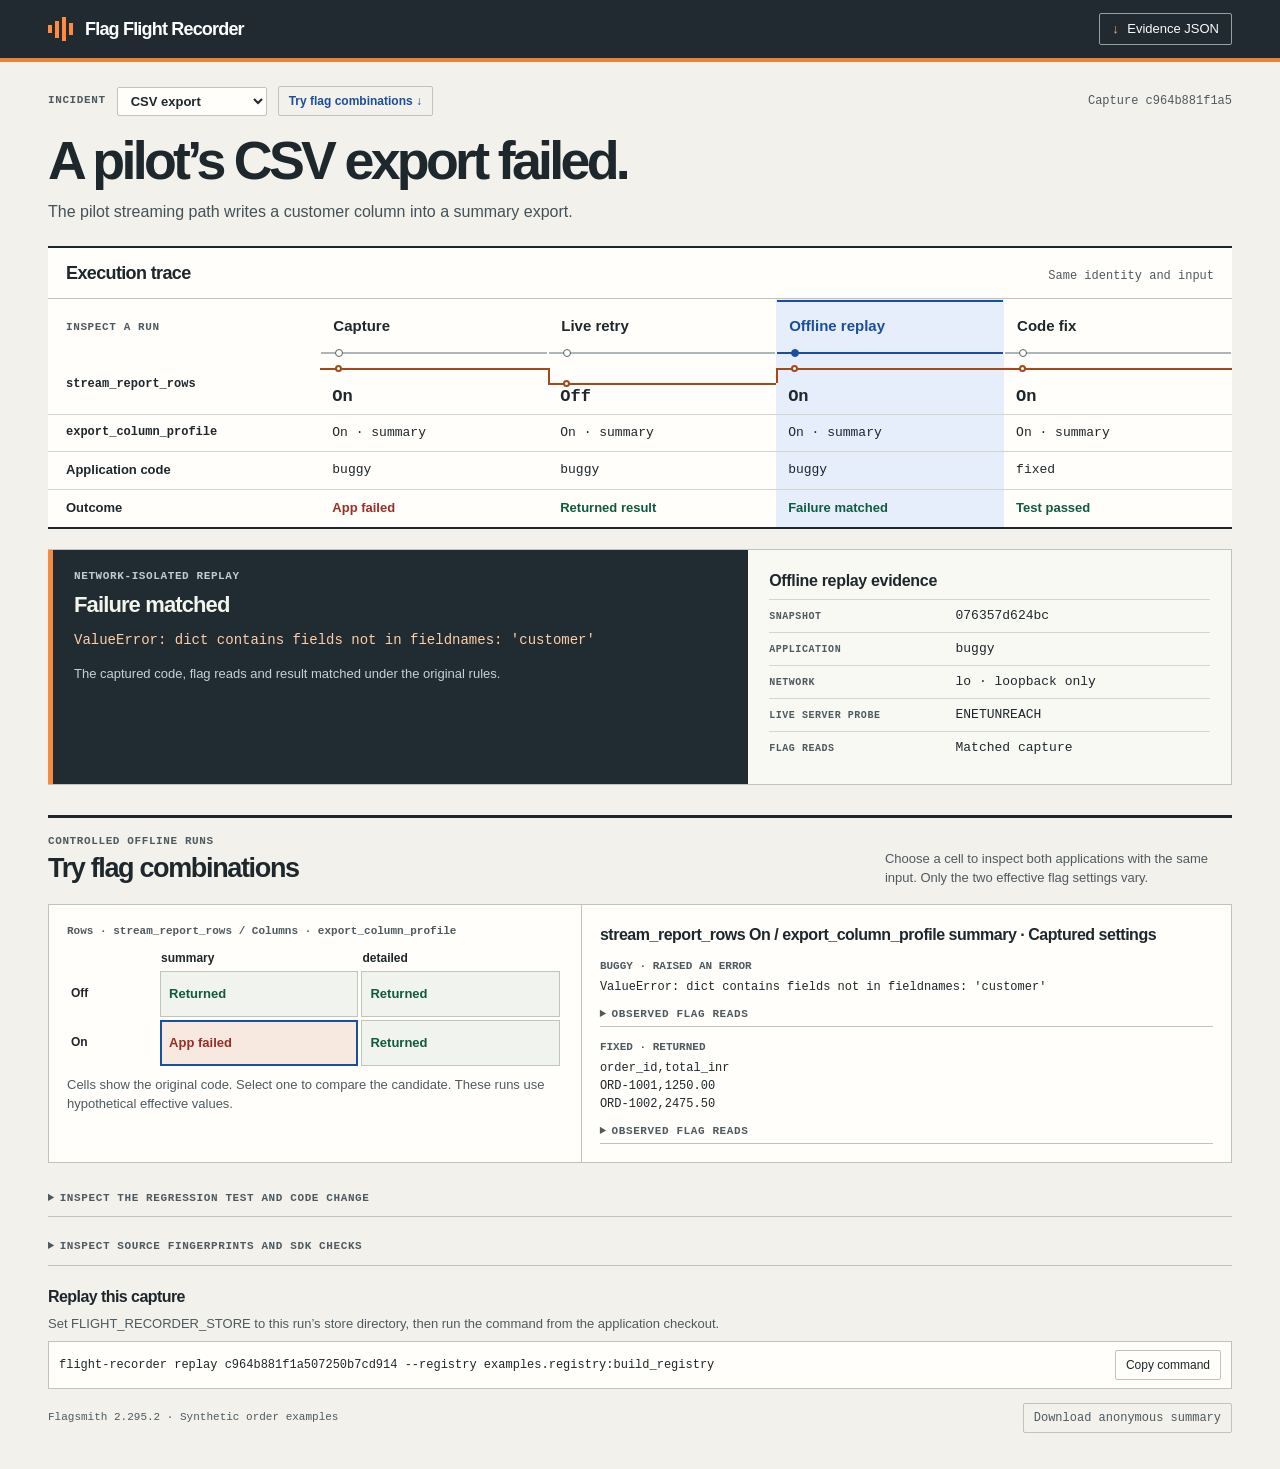
==== commit 79d23575: "Make each downloadable test runnable from an empty directory" ====
--- a/docs/index.html
+++ b/docs/index.html
@@ -966,7 +966,7 @@
       <noscript>Enable JavaScript to inspect the recorded evidence.</noscript>
     </main>
     <script type="application/json" id="evidence">
-      {"cases":[{"artifacts":{"filename":"csv-export-synthetic-pytest.zip","fixture_snapshot":"0b551dc3bb2e133a88a1ee3e2edfd37ad4dc0d0acfbac26d9bb731e2ca460d48","fixture_spec":"9fc9570268567d635127cc611aad93f65644a4c0ee48fcd16d61da9f648a8eab","patch":"--- csv-export/buggy.py\n+++ csv-export/fixed.py\n@@ -1,4 +1,4 @@\n-\"\"\"The original version of the CSV operation, retained for historical replay.\"\"\"\n+\"\"\"CSV export with the selected columns applied to streamed rows.\"\"\"\n \n from flag_flight_recorder import OperationContext\n \n@@ -7,7 +7,5 @@\n \n def export_report(context: OperationContext) -\u003e str:\n     rows, streaming, columns = report_settings(context)\n-    if streaming:\n-        # The original streaming path supplied columns outside the selected profile.\n-        return write_csv(rows, columns)\n-    return write_csv([project_row(row, columns) for row in rows], columns)\n+    projected = (project_row(row, columns) for row in rows)\n+    return write_csv(projected if streaming else list(projected), columns)\n","runtime":{"engine":"11.1.2","flagsmith":"6.5.0","implementation":"CPython","python":"3.13.5"},"zip_base64":"UEsDBBQAAAAIAFKoeV0oyoBhRwEAAAICAAAKAAAAUkVBRE1FLnR4dI1Qy07DMBC85yv2B+wUKoRA4oBKC5UqWoXCNXKdTWJwbWNvXl/GnS/DCe0VcdrVzuzs7Ky0qGClVVUTZCitL9DDjF/yGXx/gQwtw95ZT0myr1WAMBiqkZSEUvXUeARpDQllAsQ5YFmiJNUilKNuK3SDAUrrIxq3sRdHp5HDmgJI4SYBYQoIRrhQW4JCVRgieEBtTQVkJ9nTLZ4krwFhsRuotgbm/GLOryB2G2WaHjpFNTQBfWqQOus/wIgjBickBp40LTjlIDoloTW4geIhqIlcuE3TKu42By7tMfXi/WZ2PU/HD1g5JcP8KZnUo0YRMKSF7Yy2okjbKayJnf+y8zObTRBzw5wZa5AJM/Cu1slqs3582ufZcrHNHpZZfr/b5W/L7GW9fb47NFU1jO7GD9nx7JN9wlhzZaQq0BB3w58yMTEs/ifzA1BLAwQUAAAACABSqHldSPEmrDwCAACsAwAADAAAAGNhcHR1cmUuanNvbnVSy2ocMRD8lUUXH+Id9BhpHtfY54QQkkMIS0vq2RXMC0njeDH+97RmMQkOOamn1FOq7qoXBut6SheQ2rCetbYx2NgWtOTS1FI1WimN0nprUEqD0DTQON/YrvZeE6oa7LDuurrtTO3Y/c73hDGFZSZCu53PV0LxCcYN8hJZ/8JwPocZ6VaISlSSrocRzmkK+UKgqXTFCQvTOuKEc4Z84/r4+ZovVN2z9Vb0TFVCVZq9lgeos5AP4TlvERPVBAdPcMhX6k3XOV8wB3dcw7jkI6/LI/O65dLL4vKLzh8vzG0pLxOSUvaA03J4hJSpc4ke4yl4gj99eTgKzgWheckwnsJcuoXUvOKc1PxL8h3/[base64]/4onyV1wAtYLKmdY02X5yyFutRbeKWslCqWgJT8QFUr0g1cN+No77jm4wZI/xnfWNkqgdFAb7uuWvf4GUEsDBBQAAAAIAFKoeV3nnSbaHQEAANECAAAQAAAAZW52aXJvbm1lbnQuanNvbq1STU/DMAz9K5PPncR67G3SuCE0ATc0RaZzSkY+qsQZq6r+d5KtbAOGQAgfIlt+zvOz3QO2SrxQBxU4KbWyNA2d5WdiVU+l2nH0BAVIwuyJwMgUoHrsYb1B2zih1lDNCiCLT5qSzz7SEQ9VDyPAokkh0K51nkXtdDRWtN5JpTMBd21O3z/MbxfzuwUMZ5zUGLIMlY1af2pFbFHHXBiiMei7U6uHdIyZHq5Gm154RpulUhM1qy16lUsv8GThq6H4oL38SXt51B7YExrhaT8C717DPwhfKu14stRo/669/LX2VfG+T7VOrSnuhNuS9ynaA45ar6WkOn1IE6mxCZPTKaWdb1Lq62ncuBr1GdD5Bq0KyMrZb9B5WuOUDv0Nb1BLAwQUAAAACABSqHldQ68o9LMAAADqAAAADwAAAHJlZ3Jlc3Npb24uanNvbj2OwW7DIBAF/4UztXYJZLHPuVfqORLCsG6QHBsBiVxV/ffSQ3OdeRq9b+Fzdk8uNe2bmMSSDo5CiuBzexR29eaVOXfBTJZpPo8461H5hQAhWoxkDS4QiYy2JwpjRIwGA82nRYMNrIm9Vjr0Jh+ZQ+v5SewlcnEpyrY3v7q0lev2/nF5QwCUqAwMAC+ipNJkBtNJrxT+TLWVr79Ph7/nlevwz6b5kdboXhMparjx3YsJf34BUEsDBBQAAAAIAFKoeV3LRsHe8QAAAFEBAAAQAAAAdGVzdF9pbmNpZGVudC5weWWPPU/EMAyG9/wKq8v1JKiuvTZtkWBkREyskS9x2khpUjkBwb8nd+gmvFnP+2FXVfVB7OwP5JWAvnfSmQwwpU+fARd0IeUbi+wWF9DDq8clbS6vQOHLcQwbhdxUVSUsxw12zKt3F3DbHjnDe1nFH7HFqKx3y5oVk45siBumpZQlF8PdgSkRXxV3IIQwZCFTyuqWYWinYEqrijsx5qKpj/D4Am8x0JOAMv9C6ushtVLWeVLq2OzIJeABUvlYpRW7QT4fZqvnYTx1chrkaOR5aLtRa9m2iGY+WznIvsden4j6yWrTSiNbg7OV/[base64]","zip_sha256":"2b633e5cec746cebef15087b0f579f212ad1f27e4a909ab543daaa9efae81c12"},"comparison":{"app_sha256":"8b76e7b8a5202642375335e2bdb6e226ea77a7cd7b94dd5db637e9e49948964c","app_version":"buggy","capture_id":"30e487b7930bb2f5c789d46c","current":{"outcome":{"result":"order_id,total_inr\nORD-1001,1250.00\nORD-1002,2475.50\n","status":"success"},"reads":{"export_column_profile":{"enabled":true,"value":"summary"},"stream_report_rows":{"enabled":false}},"snapshot_sha256":"4a57becc8195b31eefded93ce6f3bcfeb41ffb03d9ef268af120db315b3dd752"},"event_sha256":"e50911ecd5bad968d60b02b5096a26fa80f8a161eeb6eac23dbf337bd1c5105e","flag_changes":[{"after":{"enabled":false},"before":{"enabled":true},"name":"stream_report_rows"}],"historical":{"outcome":{"message":"dict contains fields not in fieldnames: 'customer'","status":"error","type":"ValueError"},"reads":{"export_column_profile":{"enabled":true,"value":"summary"},"stream_report_rows":{"enabled":true}},"snapshot_sha256":"bd3d66f446d27e50561e413e52f1fed41bbf8dfbf96f2141c64b09d91028b9ec"},"identity":"synthetic-pilot-04","isolation":{"connection_error":"ENETUNREACH","interfaces":["lo"],"isolated":true,"live_listener_reachable":false,"namespace":"net:[4026534239]","probe_host":"127.0.0.1","probe_port":13934},"occurred_at":"2026-11-25T15:32:34.577+00:00","operation":"csv-export","outcome_changed":true,"reasons":{"export_column_profile":"SPLIT; weight=50.0","stream_report_rows":"TARGETING_MATCH; segment=Pilot Plan"},"recorded":{"outcome":{"message":"dict contains fields not in fieldnames: 'customer'","status":"error","type":"ValueError"},"reads":{"export_column_profile":{"enabled":true,"value":"summary"},"stream_report_rows":{"enabled":true}},"snapshot_sha256":"bd3d66f446d27e50561e413e52f1fed41bbf8dfbf96f2141c64b09d91028b9ec"},"registry":"examples.registry:build_registry","runtime":{"engine":"11.1.2","flagsmith":"6.5.0","implementation":"CPython","python":"3.13.5"},"status":"reproduced","traits":{"plan":"pilot"}},"description":"The pilot streaming path writes a customer column into a summary export.","exploration":{"axes":[{"field":"enabled","flag":"stream_report_rows","values":[false,true]},{"field":"value","flag":"export_column_profile","values":["summary","detailed"]}],"baseline_settings":[true,"summary"],"candidate_app_sha256":"75cbcd6ed6a690e8da1f47e2aff2d6fbfaffe0c8532488307249a1057a292780","candidate_version":"fixed","capture_id":"30e487b7930bb2f5c789d46c","cells":[{"candidate":{"outcome":{"result":"order_id,total_inr\nORD-1001,1250.00\nORD-1002,2475.50\n","status":"success"},"reads":{"export_column_profile":{"enabled":true,"value":"summary"},"stream_report_rows":{"enabled":false}}},"original":{"outcome":{"result":"order_id,total_inr\nORD-1001,1250.00\nORD-1002,2475.50\n","status":"success"},"reads":{"export_column_profile":{"enabled":true,"value":"summary"},"stream_report_rows":{"enabled":false}}},"settings":[false,"summary"],"snapshot_sha256":"03464157b4ae6e7c3a64d5fd9940adc95a444b454984b06f3cc11bb4a171e1f4"},{"candidate":{"outcome":{"result":"order_id,customer,total_inr\nORD-1001,Demo East,1250.00\nORD-1002,Demo West,2475.50\n","status":"success"},"reads":{"export_column_profile":{"enabled":true,"value":"detailed"},"stream_report_rows":{"enabled":false}}},"original":{"outcome":{"result":"order_id,customer,total_inr\nORD-1001,Demo East,1250.00\nORD-1002,Demo West,2475.50\n","status":"success"},"reads":{"export_column_profile":{"enabled":true,"value":"detailed"},"stream_report_rows":{"enabled":false}}},"settings":[false,"detailed"],"snapshot_sha256":"577ac979bc8d4808cedd51d227a7b00f45ecea772c68034c2accc8b1d34bb12d"},{"candidate":{"outcome":{"result":"order_id,total_inr\nORD-1001,1250.00\nORD-1002,2475.50\n","status":"success"},"reads":{"export_column_profile":{"enabled":true,"value":"summary"},"stream_report_rows":{"enabled":true}}},"original":{"outcome":{"message":"dict contains fields not in fieldnames: 'customer'","status":"error","type":"ValueError"},"reads":{"export_column_profile":{"enabled":true,"value":"summary"},"stream_report_rows":{"enabled":true}}},"settings":[true,"summary"],"snapshot_sha256":"4f26be17d488ac21b7a816b17ae8f735e670d9412547fbe6748cb3a0863cadc3"},{"candidate":{"outcome":{"result":"order_id,customer,total_inr\nORD-1001,Demo East,1250.00\nORD-1002,Demo West,2475.50\n","status":"success"},"reads":{"export_column_profile":{"enabled":true,"value":"detailed"},"stream_report_rows":{"enabled":true}}},"original":{"outcome":{"result":"order_id,customer,total_inr\nORD-1001,Demo East,1250.00\nORD-1002,Demo West,2475.50\n","status":"success"},"reads":{"export_column_profile":{"enabled":true,"value":"detailed"},"stream_report_rows":{"enabled":true}}},"settings":[true,"detailed"],"snapshot_sha256":"9a87c68965dcb6b70485b43aa26867b47594834ed02484389b8f0e200cfd53a0"}],"event_sha256":"e50911ecd5bad968d60b02b5096a26fa80f8a161eeb6eac23dbf337bd1c5105e","historical_snapshot":"bd3d66f446d27e50561e413e52f1fed41bbf8dfbf96f2141c64b09d91028b9ec","isolation":{"connection_error":"ENETUNREACH","interfaces":["lo"],"isolated":true,"live_listener_reachable":false,"namespace":"net:[4026534239]","probe_host":"127.0.0.1","probe_port":13934},"kind":"effective-flag-combinations","original_app_sha256":"8b76e7b8a5202642375335e2bdb6e226ea77a7cd7b94dd5db637e9e49948964c","original_version":"buggy"},"fix":"Project each streamed row onto the selected report columns before passing it to the CSV writer.","headline":"A pilot’s CSV export failed.","id":"csv-export","live_requests":{"original":{"app_sha256":"8b76e7b8a5202642375335e2bdb6e226ea77a7cd7b94dd5db637e9e49948964c","capture_id":"30e487b7930bb2f5c789d46c","event_sha256":"e50911ecd5bad968d60b02b5096a26fa80f8a161eeb6eac23dbf337bd1c5105e","http_status":500,"method":"POST","occurred_at":"2026-11-25T15:32:34.577+00:00","outcome":{"message":"dict contains fields not in fieldnames: 'customer'","status":"error","type":"ValueError"},"path":"/exports","reads":{"export_column_profile":{"enabled":true,"value":"summary"},"stream_report_rows":{"enabled":true}},"snapshot_sha256":"bd3d66f446d27e50561e413e52f1fed41bbf8dfbf96f2141c64b09d91028b9ec"},"retry":{"app_sha256":"8b76e7b8a5202642375335e2bdb6e226ea77a7cd7b94dd5db637e9e49948964c","capture_id":"984c1f1565d0e79dbf7bd53d","event_sha256":"e50911ecd5bad968d60b02b5096a26fa80f8a161eeb6eac23dbf337bd1c5105e","http_status":200,"method":"POST","occurred_at":"2026-11-25T15:32:34.922+00:00","outcome":{"result":"order_id,total_inr\nORD-1001,1250.00\nORD-1002,2475.50\n","status":"success"},"path":"/exports","reads":{"export_column_profile":{"enabled":true,"value":"summary"},"stream_report_rows":{"enabled":false}},"snapshot_sha256":"4a57becc8195b31eefded93ce6f3bcfeb41ffb03d9ef268af120db315b3dd752"}},"occurred_at":"2026-11-25T15:32:34.577+00:00","regression":{"after":{"app_sha256":"75cbcd6ed6a690e8da1f47e2aff2d6fbfaffe0c8532488307249a1057a292780","app_version":"fixed","capture_id":"30e487b7930bb2f5c789d46c","detail":"Historical flags and expected application result match.","event_sha256":"e50911ecd5bad968d60b02b5096a26fa80f8a161eeb6eac23dbf337bd1c5105e","expected":"order_id,total_inr\nORD-1001,1250.00\nORD-1002,2475.50\n","flags_match":true,"isolation":{"connection_error":"ENETUNREACH","interfaces":["lo"],"isolated":true,"live_listener_reachable":false,"namespace":"net:[4026534239]","probe_host":"127.0.0.1","probe_port":13934},"operation":"csv-export","outcome":{"result":"order_id,total_inr\nORD-1001,1250.00\nORD-1002,2475.50\n","status":"success"},"passed":true,"pytest_exit":0,"reads":{"export_column_profile":{"enabled":true,"value":"summary"},"stream_report_rows":{"enabled":true}},"snapshot_sha256":"bd3d66f446d27e50561e413e52f1fed41bbf8dfbf96f2141c64b09d91028b9ec","spec_sha256":"624f05281d55e647e431c55df2dc4a824093c5ead6fa4661ddfab1000cae2b51"},"before":{"app_sha256":"8b76e7b8a5202642375335e2bdb6e226ea77a7cd7b94dd5db637e9e49948964c","app_version":"buggy","capture_id":"30e487b7930bb2f5c789d46c","detail":"ValueError: dict contains fields not in fieldnames: 'customer'","event_sha256":"e50911ecd5bad968d60b02b5096a26fa80f8a161eeb6eac23dbf337bd1c5105e","expected":"order_id,total_inr\nORD-1001,1250.00\nORD-1002,2475.50\n","flags_match":true,"isolation":{"connection_error":"ENETUNREACH","interfaces":["lo"],"isolated":true,"live_listener_reachable":false,"namespace":"net:[4026534239]","probe_host":"127.0.0.1","probe_port":13934},"operation":"csv-export","outcome":{"message":"dict contains fields not in fieldnames: 'customer'","status":"error","type":"ValueError"},"passed":false,"pytest_exit":1,"reads":{"export_column_profile":{"enabled":true,"value":"summary"},"stream_report_rows":{"enabled":true}},"snapshot_sha256":"bd3d66f446d27e50561e413e52f1fed41bbf8dfbf96f2141c64b09d91028b9ec","spec_sha256":"624f05281d55e647e431c55df2dc4a824093c5ead6fa4661ddfab1000cae2b51"},"binding":"verified","test_sha256":"8132182a353c2f0119f4df3b29fc455b48e470629729558b7bbed307f143c09f"},"sdk_checks":[{"identity":"synthetic-pilot-04","label":"Environment default","parity":"live API and pinned document agree","streaming":false,"variant":"summary"},{"identity":"synthetic-pilot-04","label":"Pilot segment","parity":"live API and pinned document agree","streaming":true,"variant":"summary"},{"identity":"synthetic-pilot-support-control","label":"Identity override","parity":"live API and pinned document agree","streaming":false,"variant":"summary"},{"identity":"synthetic-pilot-00","label":"Weighted variant","parity":"live API and pinned document agree","streaming":true,"variant":"detailed"}],"title":"CSV export","transition":{"after":false,"before":true,"flag":"stream_report_rows","http_status":200,"method":"PATCH","occurred_at":"2026-11-25T15:32:34.825+00:00","segment":"Pilot Plan"}},{"artifacts":{"filename":"shipping-quote-synthetic-pytest.zip","fixture_snapshot":"be86747c5a416331f2aff84ba88469e22d4e0db94f6e0a7f758cb6e951d981d3","fixture_spec":"2125adb8a369ba651ae651ddad7480d4f6e3e3e78b3fb6429dcef99659135668","patch":"--- shipping-quote/buggy.py\n+++ shipping-quote/fixed.py\n@@ -1,4 +1,4 @@\n-\"\"\"Original quote handler with a sparse rate-table lookup.\"\"\"\n+\"\"\"Quote handler that reports a missing service explicitly.\"\"\"\n \n from flag_flight_recorder import OperationContext\n from flag_flight_recorder.model import Object\n@@ -8,4 +8,6 @@\n \n def quote(context: OperationContext) -\u003e Object:\n     destination, service, available = selection(context)\n+    if service not in available:\n+        return {\"status\": \"unavailable\", \"destination\": destination, \"service\": service}\n     return quoted(destination, service, available[service])\n","runtime":{"engine":"11.1.2","flagsmith":"6.5.0","implementation":"CPython","python":"3.13.5"},"zip_base64":"[base64]/t2SWPUeE+WZg7QgKeVLIM0jd2lB/hINhDX3EkBPywYU3ILXD6FWNUWb9HrzxkJyyshb8wOkQaGYfL/O8S7v9VtZulwf1ejE7L/LxA9FO6Yjwk04e0KKKGPPGHcg61eT7KbCJXX2zq1+2mCDhh0KQIxSKBnnQNluuV7d3T1W5mD+UN4uyut5sqpdF+bh6uL/a9l03jO7GD8Xu16d4h7FWhmrTILH0w58yKTFs/ifzBVBLAwQUAAAACABTqHldJRpaSBwCAABhAwAADAAAAGNhcHR1cmUuanNvbl1Sy47bMAz8lcKXPXQT6GG9ci166qUoil4DSqJsAX7VloNNF/vvpZINuuhFIEhqODPkawPLct56EEo3p0Y6KYOxsXXGeK+hDVZxD0nLFqkSFHgRNJfQGkNNUkQjUYL1QsnEgmqeb3gXXLc8TwTo9667UhYvMOxQ5rU5vTY4dXlCqnJ+5EdB5TRAt4259JTUR3VklMvjMuCIU4Fyx/ry/Vp6ip6b5R4Q3yOXR9W81QHUWcFTfin7iluNVyg1aJj3whngitnAVUCOVjNIXrDItbDAkOsIrXCJWaksaqe1C1Y6Jxk9og7IkQbkciW47TqVHksOh3HeiV+eDoxXxtOyl9vgiFvJ04P4jxw7/PQLhgGrFxuulxyqfnxZiOlW4csK+f73z3zz5gHdvD3U/[base64]/uG5xU7IgXD+f0S/u+iti30OEJz4hROsGz9/MFoT4diWkN333ItJbkNKdnWg7WtdihEbJFF71rymoFJRtngNTrFo7M8yubtL1BLAwQUAAAACABTqHldL8Pf5RQBAADaAgAAEAAAAGVudmlyb25tZW50Lmpzb27NUk1PwzAM/SuTz63Eeuxt0rgBB+AEmiLTOsVblpR8VKuq/ncSVkaBITjiQ2TLz/bziwfAlsWOeijBSKlYU+567Z/Jc5VLPvhgCTKQhMkTzqMnB+XjAPUWdWME11AuMyCNT4qi722gEx7KASaAxn0MJ5ygQ2vJOfESTOqXge/blL67X92sV7drGGczqdmT9lDqoNQXKqJDFVLhtQnaI+vFg9EzwkdQCIkEXEyWn3kmW8bSfVCeO7ScSs9MS+tvxuyTAsVvChQnBYIjYalho1EJi/9q/eLP62+y94/[base64]/ha1KR8uEPUQTlOdc2Yy5U1DfswGjkNhtAd4XFy2gJH7kmLjLbrjYyahMSTJxpksAbkvZEP42D02O1N3BNcbfnpqQSlhoXr79dzkAvePjlGPJpYkLfg0IZ2klHKzirXtTS0LrxxiGwj1OugMi6h1Pz4kfmWIsr7H5vsGqLM/0qruCturKb+9Q1QSwMEFAAAAAgAU6h5XahJT0nvAAAAUQEAABAAAAB0ZXN0X2luY2lkZW50LnB5ZU87a8QwDN79K0SWS6AXmpcvKbRjx9Kpq1FiOTE4dpDd0v77+q7cVAkE4ntJRVF8EFvzA2kjoO+DlkQamOKnS4ArWh/TDQtsV+vRwavDNe42bUD+y3LwO/lUF0UhDIcdDkybszPY/Qic4D2v4g8xWaiMs+uWFNMSWBPXTGsOizb4uwJjJL4y7oAQQpOBRDGpm4emg7zOqSocxJgyp6zg/AJvwdOTgFz/TMrrIaVSxjpSqqoP5GzwADF/rOKG7SCfT23TDqjnETs5zSiHBikPrVFf+vFR90ZSl/[base64]","zip_sha256":"c15e4d363d9d2bd421298158ebb605a6378b2ad38e614f78da69097fac362e75"},"comparison":{"app_sha256":"3933c78d4977bb6a4c851baf634e33cc5ab2c613a477d4932d73e3a8b253f0c5","app_version":"buggy","capture_id":"99407c4cb2d981b905d749ea","current":{"outcome":{"result":{"amount_minor":1400,"destination":"Ridge Valley","service":"standard","status":"quoted"},"status":"success"},"reads":{"enable_express_quotes":{"enabled":false},"use_regional_rates":{"enabled":true}},"snapshot_sha256":"92b3accb3a47cc8528867139b4a60df2aa56e78a2f413ff5f685874f8edd9b60"},"event_sha256":"1d5b80c34e1f22f7280b00da02023b96c74fd3f6e74058309c4e1ac802703ffb","flag_changes":[{"after":{"enabled":false},"before":{"enabled":true},"name":"enable_express_quotes"}],"historical":{"outcome":{"message":"'express'","status":"error","type":"KeyError"},"reads":{"enable_express_quotes":{"enabled":true},"use_regional_rates":{"enabled":true}},"snapshot_sha256":"59aa07ec12bf009a0bea57cda2721c7a23900261808e6e1d6af3bb02383bdbfd"},"identity":"synthetic-mountain-01","isolation":{"connection_error":"ENETUNREACH","interfaces":["lo"],"isolated":true,"live_listener_reachable":false,"namespace":"net:[4026534239]","probe_host":"127.0.0.1","probe_port":13934},"occurred_at":"2026-11-25T15:32:36.895+00:00","operation":"shipping-quote","outcome_changed":true,"reasons":{"enable_express_quotes":"TARGETING_MATCH; segment=Mountain Zone","use_regional_rates":"TARGETING_MATCH; segment=Mountain Zone"},"recorded":{"outcome":{"message":"'express'","status":"error","type":"KeyError"},"reads":{"enable_express_quotes":{"enabled":true},"use_regional_rates":{"enabled":true}},"snapshot_sha256":"59aa07ec12bf009a0bea57cda2721c7a23900261808e6e1d6af3bb02383bdbfd"},"registry":"examples.registry:build_registry","runtime":{"engine":"11.1.2","flagsmith":"6.5.0","implementation":"CPython","python":"3.13.5"},"status":"reproduced","traits":{"zone":"mountain"}},"description":"A regional express quote reaches a destination with a standard rate only.","exploration":{"axes":[{"field":"enabled","flag":"use_regional_rates","values":[false,true]},{"field":"enabled","flag":"enable_express_quotes","values":[false,true]}],"baseline_settings":[true,true],"candidate_app_sha256":"79ce1aeaf86a33ce0d489b73abdc488d4e1c2be1665566967048d794b31975ea","candidate_version":"fixed","capture_id":"99407c4cb2d981b905d749ea","cells":[{"candidate":{"outcome":{"result":{"amount_minor":900,"destination":"Ridge Valley","service":"standard","status":"quoted"},"status":"success"},"reads":{"enable_express_quotes":{"enabled":false},"use_regional_rates":{"enabled":false}}},"original":{"outcome":{"result":{"amount_minor":900,"destination":"Ridge Valley","service":"standard","status":"quoted"},"status":"success"},"reads":{"enable_express_quotes":{"enabled":false},"use_regional_rates":{"enabled":false}}},"settings":[false,false],"snapshot_sha256":"f91cacbf21b5ac5a108b96d1f2bf16a467b85e36f4184533a29b6f3fb084d6ea"},{"candidate":{"outcome":{"result":{"amount_minor":1800,"destination":"Ridge Valley","service":"express","status":"quoted"},"status":"success"},"reads":{"enable_express_quotes":{"enabled":true},"use_regional_rates":{"enabled":false}}},"original":{"outcome":{"result":{"amount_minor":1800,"destination":"Ridge Valley","service":"express","status":"quoted"},"status":"success"},"reads":{"enable_express_quotes":{"enabled":true},"use_regional_rates":{"enabled":false}}},"settings":[false,true],"snapshot_sha256":"2eab90192499ecdadd5d288b5ebb2a850828052d5ddbb978d3dba90d407e0c74"},{"candidate":{"outcome":{"result":{"amount_minor":1400,"destination":"Ridge Valley","service":"standard","status":"quoted"},"status":"success"},"reads":{"enable_express_quotes":{"enabled":false},"use_regional_rates":{"enabled":true}}},"original":{"outcome":{"result":{"amount_minor":1400,"destination":"Ridge Valley","service":"standard","status":"quoted"},"status":"success"},"reads":{"enable_express_quotes":{"enabled":false},"use_regional_rates":{"enabled":true}}},"settings":[true,false],"snapshot_sha256":"5540f8aee428612cbd73528cb2935c4b6e9973ae3d55f9894de76b95182c600d"},{"candidate":{"outcome":{"result":{"destination":"Ridge Valley","service":"express","status":"unavailable"},"status":"success"},"reads":{"enable_express_quotes":{"enabled":true},"use_regional_rates":{"enabled":true}}},"original":{"outcome":{"message":"'express'","status":"error","type":"KeyError"},"reads":{"enable_express_quotes":{"enabled":true},"use_regional_rates":{"enabled":true}}},"settings":[true,true],"snapshot_sha256":"0e8cde7b0fdea57ff34b2dadaa6152fcd4638315164954cf6201d2b6fbeb90ee"}],"event_sha256":"1d5b80c34e1f22f7280b00da02023b96c74fd3f6e74058309c4e1ac802703ffb","historical_snapshot":"59aa07ec12bf009a0bea57cda2721c7a23900261808e6e1d6af3bb02383bdbfd","isolation":{"connection_error":"ENETUNREACH","interfaces":["lo"],"isolated":true,"live_listener_reachable":false,"namespace":"net:[4026534239]","probe_host":"127.0.0.1","probe_port":13934},"kind":"effective-flag-combinations","original_app_sha256":"3933c78d4977bb6a4c851baf634e33cc5ab2c613a477d4932d73e3a8b253f0c5","original_version":"buggy"},"fix":"Return an unavailable quote when the requested service is absent from the destination rate table.","headline":"Express quoting failed in Ridge Valley.","id":"shipping-quote","live_requests":{"original":{"app_sha256":"3933c78d4977bb6a4c851baf634e33cc5ab2c613a477d4932d73e3a8b253f0c5","capture_id":"99407c4cb2d981b905d749ea","event_sha256":"1d5b80c34e1f22f7280b00da02023b96c74fd3f6e74058309c4e1ac802703ffb","http_status":500,"method":"POST","occurred_at":"2026-11-25T15:32:36.895+00:00","outcome":{"message":"'express'","status":"error","type":"KeyError"},"path":"/quotes","reads":{"enable_express_quotes":{"enabled":true},"use_regional_rates":{"enabled":true}},"snapshot_sha256":"59aa07ec12bf009a0bea57cda2721c7a23900261808e6e1d6af3bb02383bdbfd"},"retry":{"app_sha256":"3933c78d4977bb6a4c851baf634e33cc5ab2c613a477d4932d73e3a8b253f0c5","capture_id":"b23742e9fec683141f9d477e","event_sha256":"1d5b80c34e1f22f7280b00da02023b96c74fd3f6e74058309c4e1ac802703ffb","http_status":200,"method":"POST","occurred_at":"2026-11-25T15:32:37.192+00:00","outcome":{"result":{"amount_minor":1400,"destination":"Ridge Valley","service":"standard","status":"quoted"},"status":"success"},"path":"/quotes","reads":{"enable_express_quotes":{"enabled":false},"use_regional_rates":{"enabled":true}},"snapshot_sha256":"92b3accb3a47cc8528867139b4a60df2aa56e78a2f413ff5f685874f8edd9b60"}},"occurred_at":"2026-11-25T15:32:36.895+00:00","regression":{"after":{"app_sha256":"79ce1aeaf86a33ce0d489b73abdc488d4e1c2be1665566967048d794b31975ea","app_version":"fixed","capture_id":"99407c4cb2d981b905d749ea","detail":"Historical flags and expected application result match.","event_sha256":"1d5b80c34e1f22f7280b00da02023b96c74fd3f6e74058309c4e1ac802703ffb","expected":{"destination":"Ridge Valley","service":"express","status":"unavailable"},"flags_match":true,"isolation":{"connection_error":"ENETUNREACH","interfaces":["lo"],"isolated":true,"live_listener_reachable":false,"namespace":"net:[4026534239]","probe_host":"127.0.0.1","probe_port":13934},"operation":"shipping-quote","outcome":{"result":{"destination":"Ridge Valley","service":"express","status":"unavailable"},"status":"success"},"passed":true,"pytest_exit":0,"reads":{"enable_express_quotes":{"enabled":true},"use_regional_rates":{"enabled":true}},"snapshot_sha256":"59aa07ec12bf009a0bea57cda2721c7a23900261808e6e1d6af3bb02383bdbfd","spec_sha256":"da5bafa9c7a6781edb3d5139803b521e29a93118e8f5474dfc45466fefc895a1"},"before":{"app_sha256":"3933c78d4977bb6a4c851baf634e33cc5ab2c613a477d4932d73e3a8b253f0c5","app_version":"buggy","capture_id":"99407c4cb2d981b905d749ea","detail":"KeyError: 'express'","event_sha256":"1d5b80c34e1f22f7280b00da02023b96c74fd3f6e74058309c4e1ac802703ffb","expected":{"destination":"Ridge Valley","service":"express","status":"unavailable"},"flags_match":true,"isolation":{"connection_error":"ENETUNREACH","interfaces":["lo"],"isolated":true,"live_listener_reachable":false,"namespace":"net:[4026534239]","probe_host":"127.0.0.1","probe_port":13934},"operation":"shipping-quote","outcome":{"message":"'express'","status":"error","type":"KeyError"},"passed":false,"pytest_exit":1,"reads":{"enable_express_quotes":{"enabled":true},"use_regional_rates":{"enabled":true}},"snapshot_sha256":"59aa07ec12bf009a0bea57cda2721c7a23900261808e6e1d6af3bb02383bdbfd","spec_sha256":"da5bafa9c7a6781edb3d5139803b521e29a93118e8f5474dfc45466fefc895a1"},"binding":"verified","test_sha256":"efde05449f95a1fb5356d5131d878b83f141cc1e625e13a5b18bf8a9fe54111d"},"sdk_checks":[{"identity":"synthetic-mountain-01","label":"Mountain zone segment","parity":"live API and pinned document agree"}],"title":"Shipping quote","transition":{"after":false,"before":true,"flag":"enable_express_quotes","http_status":200,"method":"PATCH","occurred_at":"2026-11-25T15:32:37.096+00:00","segment":"Mountain Zone"}}],"flagsmith_release":"2.295.2","generated_at":"2026-11-25T15:32:39.159+00:00","sample":"synthetic-orders","schema":2,"sdk":"6.5.0","share_summary":{"format":"flight-recorder-summary-v1","incidents":[{"after_passed":true,"before_passed":false,"changed_flags":1,"replay_matched":true},{"after_passed":true,"before_passed":false,"changed_flags":1,"replay_matched":true}]}}
+      {"cases":[{"artifacts":{"filename":"csv-export-synthetic-pytest.zip","fixture_snapshot":"0b551dc3bb2e133a88a1ee3e2edfd37ad4dc0d0acfbac26d9bb731e2ca460d48","fixture_spec":"92f63cc46686207ac35515bdf7785f966d98bedda6f005a1d7804217b8382f12","patch":"--- csv-export/buggy.py\n+++ csv-export/fixed.py\n@@ -1,4 +1,4 @@\n-\"\"\"The original version of the CSV operation, retained for historical replay.\"\"\"\n+\"\"\"CSV export with the selected columns applied to streamed rows.\"\"\"\n \n from flag_flight_recorder import OperationContext\n \n@@ -7,7 +7,5 @@\n \n def export_report(context: OperationContext) -\u003e str:\n     rows, streaming, columns = report_settings(context)\n-    if streaming:\n-        # The original streaming path supplied columns outside the selected profile.\n-        return write_csv(rows, columns)\n-    return write_csv([project_row(row, columns) for row in rows], columns)\n+    projected = (project_row(row, columns) for row in rows)\n+    return write_csv(projected if streaming else list(projected), columns)\n","runtime":{"engine":"11.1.2","flagsmith":"6.5.0","implementation":"CPython","python":"3.13.5"},"zip_base64":"[base64]/36Dy1wH6xPe2SRbGNvl+g2sa8ycfpHMDO9KytLBlbI7EM0xcYEsIwgid4sDQc4WC5m8G4rCXkg4+/[base64]/g2s/8/mD1BLAwQUAAAACADNqXldkB+niD0CAACsAwAADAAAAGNhcHR1cmUuanNvbnVSy27bMBD8FYOXHBoLfIjU49rk3KIo2kNRGEtyZRPQCySVxgjy711aCFqk6EnUaDWcnZkXBut6SheQ2rCetbYx2NgWtOTS1FI1WimN0nprUEqD0DTQON/YrvZeE6oa7LDuurrtTO3Y/Y3vCWMKy0yEdjufr4TiE4wb5CWy/oXhfA4z0lchKlFJ+jyMcE5TyBcCTaUrTliY1hEnnDPknevj52u+0OmerfuhZ6oSqtLstVxAk4V8CM95i5joTHDwBId8pdl0nfMFc3DHNYxLPvK6XDKvWy6zLC6/6Pnjhbkt5WVCUsoecFoOj5AyTS7RYzwFT/CnLw9HwbkgNC8ZxlOYy7SQmleck5p/Sb7jf0jkOxJZN7rSRPKT1OcIYVe3jlD2vSlnr2/7/gkONe+EQOe1Bd+Z1htuubSEGpBmgJYPLQgjEClIcFJ5OyjVWC+cFlxjsaKoAt5pXg9atR22ArSCgRKvTdHu3BYj+hPkopP6cRTiKPVXofu67qWpOqU/cN7zkt6yYnwLzqWnIz6vS7xZsGVHzpSlJkwJzqUIPrh8cAtlHeZ0GAKOPh3mJR/CvL/[base64]/SuTz53Eeuxt0rghNAE3NEWmc0pGPqrEGauq/neSrWwDhkAIHyJbfs7zs90Dtkq8UAcVOCm1sjQNneVnYlVPpdpx9AQFSMLsicDIFKB67GG9Qds4odZQzQogi0+aks8+0hEPVQ8jwKJJIdCudZ5F7XQ0VrTeSaUzAXdtTt8/zG8X87sFDGec1BiyDJWNWn9qRWxRx1wYojHou1Orh3SMmR6uRpteeEabpVITNastepVLL/Bk4auh+KC9/El7edQe2BMa4Wk/Au9ewz8IXyrteLLUaP+uvfy19lXxvk+1Tq0p7oTbkvcp2gOOWq+lpDp9SBOpsQmT0ymlnW9S6utp3Lga9RnQ+QatCsjK2W/QeVrjlA79DW9QSwMEFAAAAAgAzal5XROa1UmxAAAA6gAAAA8AAAByZWdyZXNzaW9uLmpzb249zE2LwyAUheH/4toJeo1Wsp59oesB8ePeqZAmonZIKf3vdTPdvufwPJkvxf1hbXnf2MIoH5gYZ9GXfq/o2tWDNmMAYzRFUnG23pCeCYOwhsAG0kYmZa0XOklpCU7KBsBZKEPKQNCUUNph4lEw9sEvbK8Jq8uJ97371eWt/mzny/eXFEJyCVpMQnwKcJhPetKjDKXib269PoaCh7+VFdv035Zwz2tynwtnLV7x5tkiX29QSwMEFAAAAAgAzal5XXtmaXDzAAAAUQEAABAAAAB0ZXN0X2luY2lkZW50LnB5ZY89T8QwDIb3/Aory7USVG3umrZIMDIiJtYobZw2UppUTkDw78kduglv1vN+2JzzDyRnfyBvCPh94JLRAGH69Bn0ql1I+cYiudUF7eHV6zXtLm+A4ctRDDuG3HDOmaW4w6Hz5t0Mbj8iZXgvK/sjthiV9W7dsiJcIhmkhnAtZcnFcHfolJCuijtgjBm0kDFldcsweGAwpVXFA0nnoqlqeHyBtxjwiUGZfyHV9ZBKKes8KlU3h6YS8ACpfKzSpkUvn0+TsPK8LBcpRynaQS/nvu/[base64]","zip_sha256":"1096927854babbb3a6f127533f782ea6c805d913b6cfc7874b03a242689407be"},"comparison":{"app_sha256":"8b76e7b8a5202642375335e2bdb6e226ea77a7cd7b94dd5db637e9e49948964c","app_version":"buggy","capture_id":"c964b881f1a507250b7cd914","current":{"outcome":{"result":"order_id,total_inr\nORD-1001,1250.00\nORD-1002,2475.50\n","status":"success"},"reads":{"export_column_profile":{"enabled":true,"value":"summary"},"stream_report_rows":{"enabled":false}},"snapshot_sha256":"adf1c2991080ccbd93c92dff6d20b5f7ea7ea89cb17dca42a28c4bfd74463681"},"event_sha256":"e50911ecd5bad968d60b02b5096a26fa80f8a161eeb6eac23dbf337bd1c5105e","flag_changes":[{"after":{"enabled":false},"before":{"enabled":true},"name":"stream_report_rows"}],"historical":{"outcome":{"message":"dict contains fields not in fieldnames: 'customer'","status":"error","type":"ValueError"},"reads":{"export_column_profile":{"enabled":true,"value":"summary"},"stream_report_rows":{"enabled":true}},"snapshot_sha256":"076357d624bcdd37a8d386d080120727bcdadbb6b62ef70e5995ab89494582ef"},"identity":"synthetic-pilot-04","isolation":{"connection_error":"ENETUNREACH","interfaces":["lo"],"isolated":true,"live_listener_reachable":false,"namespace":"net:[4026533695]","probe_host":"127.0.0.1","probe_port":13934},"occurred_at":"2026-11-25T15:44:25.044+00:00","operation":"csv-export","outcome_changed":true,"reasons":{"export_column_profile":"SPLIT; weight=50.0","stream_report_rows":"TARGETING_MATCH; segment=Pilot Plan"},"recorded":{"outcome":{"message":"dict contains fields not in fieldnames: 'customer'","status":"error","type":"ValueError"},"reads":{"export_column_profile":{"enabled":true,"value":"summary"},"stream_report_rows":{"enabled":true}},"snapshot_sha256":"076357d624bcdd37a8d386d080120727bcdadbb6b62ef70e5995ab89494582ef"},"registry":"examples.registry:build_registry","runtime":{"engine":"11.1.2","flagsmith":"6.5.0","implementation":"CPython","python":"3.13.5"},"status":"reproduced","traits":{"plan":"pilot"}},"description":"The pilot streaming path writes a customer column into a summary export.","exploration":{"axes":[{"field":"enabled","flag":"stream_report_rows","values":[false,true]},{"field":"value","flag":"export_column_profile","values":["summary","detailed"]}],"baseline_settings":[true,"summary"],"candidate_app_sha256":"75cbcd6ed6a690e8da1f47e2aff2d6fbfaffe0c8532488307249a1057a292780","candidate_version":"fixed","capture_id":"c964b881f1a507250b7cd914","cells":[{"candidate":{"outcome":{"result":"order_id,total_inr\nORD-1001,1250.00\nORD-1002,2475.50\n","status":"success"},"reads":{"export_column_profile":{"enabled":true,"value":"summary"},"stream_report_rows":{"enabled":false}}},"original":{"outcome":{"result":"order_id,total_inr\nORD-1001,1250.00\nORD-1002,2475.50\n","status":"success"},"reads":{"export_column_profile":{"enabled":true,"value":"summary"},"stream_report_rows":{"enabled":false}}},"settings":[false,"summary"],"snapshot_sha256":"db806c0952014680e419c68395fa67a9d2e06d12a00f8a6b9243c49fa23f18cb"},{"candidate":{"outcome":{"result":"order_id,customer,total_inr\nORD-1001,Demo East,1250.00\nORD-1002,Demo West,2475.50\n","status":"success"},"reads":{"export_column_profile":{"enabled":true,"value":"detailed"},"stream_report_rows":{"enabled":false}}},"original":{"outcome":{"result":"order_id,customer,total_inr\nORD-1001,Demo East,1250.00\nORD-1002,Demo West,2475.50\n","status":"success"},"reads":{"export_column_profile":{"enabled":true,"value":"detailed"},"stream_report_rows":{"enabled":false}}},"settings":[false,"detailed"],"snapshot_sha256":"bfe17469d54a1601cd566c11a04c65758ddf294a1ba51bff518092cd973a6923"},{"candidate":{"outcome":{"result":"order_id,total_inr\nORD-1001,1250.00\nORD-1002,2475.50\n","status":"success"},"reads":{"export_column_profile":{"enabled":true,"value":"summary"},"stream_report_rows":{"enabled":true}}},"original":{"outcome":{"message":"dict contains fields not in fieldnames: 'customer'","status":"error","type":"ValueError"},"reads":{"export_column_profile":{"enabled":true,"value":"summary"},"stream_report_rows":{"enabled":true}}},"settings":[true,"summary"],"snapshot_sha256":"f2da51f22fa31797eca43f29352a1a392d43cb2db702de1b5b82d08fbe77043a"},{"candidate":{"outcome":{"result":"order_id,customer,total_inr\nORD-1001,Demo East,1250.00\nORD-1002,Demo West,2475.50\n","status":"success"},"reads":{"export_column_profile":{"enabled":true,"value":"detailed"},"stream_report_rows":{"enabled":true}}},"original":{"outcome":{"result":"order_id,customer,total_inr\nORD-1001,Demo East,1250.00\nORD-1002,Demo West,2475.50\n","status":"success"},"reads":{"export_column_profile":{"enabled":true,"value":"detailed"},"stream_report_rows":{"enabled":true}}},"settings":[true,"detailed"],"snapshot_sha256":"21662f479f1f81ba02b0f4c19af8e564a62b42984c3c3903b99323ec4f44c409"}],"event_sha256":"e50911ecd5bad968d60b02b5096a26fa80f8a161eeb6eac23dbf337bd1c5105e","historical_snapshot":"076357d624bcdd37a8d386d080120727bcdadbb6b62ef70e5995ab89494582ef","isolation":{"connection_error":"ENETUNREACH","interfaces":["lo"],"isolated":true,"live_listener_reachable":false,"namespace":"net:[4026533695]","probe_host":"127.0.0.1","probe_port":13934},"kind":"effective-flag-combinations","original_app_sha256":"8b76e7b8a5202642375335e2bdb6e226ea77a7cd7b94dd5db637e9e49948964c","original_version":"buggy"},"fix":"Project each streamed row onto the selected report columns before passing it to the CSV writer.","headline":"A pilot’s CSV export failed.","id":"csv-export","live_requests":{"original":{"app_sha256":"8b76e7b8a5202642375335e2bdb6e226ea77a7cd7b94dd5db637e9e49948964c","capture_id":"c964b881f1a507250b7cd914","event_sha256":"e50911ecd5bad968d60b02b5096a26fa80f8a161eeb6eac23dbf337bd1c5105e","http_status":500,"method":"POST","occurred_at":"2026-11-25T15:44:25.044+00:00","outcome":{"message":"dict contains fields not in fieldnames: 'customer'","status":"error","type":"ValueError"},"path":"/exports","reads":{"export_column_profile":{"enabled":true,"value":"summary"},"stream_report_rows":{"enabled":true}},"snapshot_sha256":"076357d624bcdd37a8d386d080120727bcdadbb6b62ef70e5995ab89494582ef"},"retry":{"app_sha256":"8b76e7b8a5202642375335e2bdb6e226ea77a7cd7b94dd5db637e9e49948964c","capture_id":"76e8d5959ea56ddb586f8208","event_sha256":"e50911ecd5bad968d60b02b5096a26fa80f8a161eeb6eac23dbf337bd1c5105e","http_status":200,"method":"POST","occurred_at":"2026-11-25T15:44:25.417+00:00","outcome":{"result":"order_id,total_inr\nORD-1001,1250.00\nORD-1002,2475.50\n","status":"success"},"path":"/exports","reads":{"export_column_profile":{"enabled":true,"value":"summary"},"stream_report_rows":{"enabled":false}},"snapshot_sha256":"adf1c2991080ccbd93c92dff6d20b5f7ea7ea89cb17dca42a28c4bfd74463681"}},"occurred_at":"2026-11-25T15:44:25.044+00:00","regression":{"after":{"app_sha256":"75cbcd6ed6a690e8da1f47e2aff2d6fbfaffe0c8532488307249a1057a292780","app_version":"fixed","capture_id":"c964b881f1a507250b7cd914","detail":"Historical flags and expected application result match.","event_sha256":"e50911ecd5bad968d60b02b5096a26fa80f8a161eeb6eac23dbf337bd1c5105e","expected":"order_id,total_inr\nORD-1001,1250.00\nORD-1002,2475.50\n","flags_match":true,"isolation":{"connection_error":"ENETUNREACH","interfaces":["lo"],"isolated":true,"live_listener_reachable":false,"namespace":"net:[4026533695]","probe_host":"127.0.0.1","probe_port":13934},"operation":"csv-export","outcome":{"result":"order_id,total_inr\nORD-1001,1250.00\nORD-1002,2475.50\n","status":"success"},"passed":true,"pytest_exit":0,"reads":{"export_column_profile":{"enabled":true,"value":"summary"},"stream_report_rows":{"enabled":true}},"snapshot_sha256":"076357d624bcdd37a8d386d080120727bcdadbb6b62ef70e5995ab89494582ef","spec_sha256":"51ba98ed5f45aeb735a1419ffb8e0f22f268443f7a20f38bd79f1c14d773996b"},"before":{"app_sha256":"8b76e7b8a5202642375335e2bdb6e226ea77a7cd7b94dd5db637e9e49948964c","app_version":"buggy","capture_id":"c964b881f1a507250b7cd914","detail":"ValueError: dict contains fields not in fieldnames: 'customer'","event_sha256":"e50911ecd5bad968d60b02b5096a26fa80f8a161eeb6eac23dbf337bd1c5105e","expected":"order_id,total_inr\nORD-1001,1250.00\nORD-1002,2475.50\n","flags_match":true,"isolation":{"connection_error":"ENETUNREACH","interfaces":["lo"],"isolated":true,"live_listener_reachable":false,"namespace":"net:[4026533695]","probe_host":"127.0.0.1","probe_port":13934},"operation":"csv-export","outcome":{"message":"dict contains fields not in fieldnames: 'customer'","status":"error","type":"ValueError"},"passed":false,"pytest_exit":1,"reads":{"export_column_profile":{"enabled":true,"value":"summary"},"stream_report_rows":{"enabled":true}},"snapshot_sha256":"076357d624bcdd37a8d386d080120727bcdadbb6b62ef70e5995ab89494582ef","spec_sha256":"51ba98ed5f45aeb735a1419ffb8e0f22f268443f7a20f38bd79f1c14d773996b"},"binding":"verified","test_sha256":"9662e7c9dd4f97c4addabe1b3d5023d30d0f9920bc835a56ee0722e7732a43fd"},"sdk_checks":[{"identity":"synthetic-pilot-04","label":"Environment default","parity":"live API and pinned document agree","streaming":false,"variant":"summary"},{"identity":"synthetic-pilot-04","label":"Pilot segment","parity":"live API and pinned document agree","streaming":true,"variant":"summary"},{"identity":"synthetic-pilot-support-control","label":"Identity override","parity":"live API and pinned document agree","streaming":false,"variant":"summary"},{"identity":"synthetic-pilot-00","label":"Weighted variant","parity":"live API and pinned document agree","streaming":true,"variant":"detailed"}],"title":"CSV export","transition":{"after":false,"before":true,"flag":"stream_report_rows","http_status":200,"method":"PATCH","occurred_at":"2026-11-25T15:44:25.322+00:00","segment":"Pilot Plan"}},{"artifacts":{"filename":"shipping-quote-synthetic-pytest.zip","fixture_snapshot":"be86747c5a416331f2aff84ba88469e22d4e0db94f6e0a7f758cb6e951d981d3","fixture_spec":"e473596b8496a838b9fd56ae699a8a0fa6693a3ca133bec356a4c540f8f52b41","patch":"--- shipping-quote/buggy.py\n+++ shipping-quote/fixed.py\n@@ -1,4 +1,4 @@\n-\"\"\"Original quote handler with a sparse rate-table lookup.\"\"\"\n+\"\"\"Quote handler that reports a missing service explicitly.\"\"\"\n \n from flag_flight_recorder import OperationContext\n from flag_flight_recorder.model import Object\n@@ -8,4 +8,6 @@\n \n def quote(context: OperationContext) -\u003e Object:\n     destination, service, available = selection(context)\n+    if service not in available:\n+        return {\"status\": \"unavailable\", \"destination\": destination, \"service\": service}\n     return quoted(destination, service, available[service])\n","runtime":{"engine":"11.1.2","flagsmith":"6.5.0","implementation":"CPython","python":"3.13.5"},"zip_base64":"UEsDBBQAAAAIAM6peV2MgwKHdQEAAGICAAAKAAAAUkVBRE1FLnR4dI1RQW7bMBC86xX7gJJ0YhRBAvRQJHZrIGgCNchVoKWVyIRaMuRKtl7We19WSrFPAYKeCMzOzM4Ot053sHW2Mwwl1j42GGElL+UK/v6BZGwIljrxNnjGongyNkGaiA2yraG1Rx4iQu2JtaUEGQdsW6zZjgjt7D1qN2CC1sc8zWo86j44lLDjBLUOi4GmBhLpkIxnaGyHKQ/[base64]/7oesmOF0l+nNO8fahuE9t8m9g8382/wBQSwMEFAAAAAgAzql5XT8aWHAcAgAAYQMAAAwAAABjYXB0dXJlLmpzb25dUsuO2zAM/[base64]/M9IL57Lve6e2sDqLOB5/JStwXXFi9QW9CxEIS3wDVzkeuIHJ1hkINgiRvhgCE3CZTwmTmpHRpvjI9Oei8ZPaINKIkGlHoluPU61gFribvztBG/Mu4Yb4zHeau3wQnXWsYH8R8l9fjpF5xO2LxYcbmU2PTjy0xM1wZfFyj3v3+mmzcP6O7toe7fmnjSwbFIS+FZiGyFY4GxBEwwIYM30aqcZDZoFdNOMh+pE6JjwjKZc2hcE+FECdqzlAEcRC+QJ2EwoKH6FOO2LJiOQK52hGt2nO+E/sn1QamD8Hsp+GfGDqztappxeahdhzLPZex3v7epYituNU5nbNrOpBb6Ju/pXftTM4RWvLU94bLQhZAZ17n1fMPr11uGHFgQ0no/HggnPL5/P96GfCiQrLpsSD+2FY8L9kQKTsf3S/i/i9rWOOAZugOncIR5HaYPRgc6FKss3b3iRkpyG3J2KoBzyngUIilkKXhFXjOw2WoXg0GvefKOJ9m9/QVQSwMEFAAAAAgAzql5XS/D3+UUAQAA2gIAABAAAABlbnZpcm9ubWVudC5qc29uzVJNT8MwDP0rk8+txHrsbdK4AQfgBJoi0zrFW5aUfFSrqv53ElZGgSE44kNky8/284sHwJbFjnoowUipWFPueu2fyXOVSz74YAkykITJE86jJwfl4wD1FnVjBNdQLjMgjU+Kou9toBMeygEmgMZ9DCecoENryTnxEkzql4Hv25S+u1/drFe3axhnM6nZk/ZQ6qDUFyqiQxVS4bUJ2iPrxYPRM8JHUAiJBFxMlp95JlvG0n1Qnju0nErPTEvrb8bskwLFbwoUJwWCI2GpYaNRCYv/av3iz+tvsveP5TqyY98L05G1MXoDnNa9lJKq2JAWUmHjFh831VqzjanvN3JlKlQzoLENanboo2Y/[base64]/MSc7DpRSg2NAGprgUAUEsDBBQAAAAIAM6peV2aAj21uAAAAPkAAAAPAAAAcmVncmVzc2lvbi5qc29uPY3BbsMgEER/peIcVTLFGPszcujVWpZxgkQcxGIrUZR/L03UHvfNm9mHopznHUXidVWTWuINQR0UU65bwSxn0r1tgXPjYNmbPnQdNIaevXWEzg3G+nboxQeQdxwMj6PRRrOFXkxYvnoPcNvELYNrm58eKkBqXKm+vx5jOOHjm1LCvYmCskdGC1qlQOSXVaqbNLSttFNM5BPU86AKTlFqub9kuuQE+fxjk99iCvO/0lb4jAupqXv+AFBLAwQUAAAACADOqXldw1/53/EAAABRAQAAEAAAAHRlc3RfaW5jaWRlbnQucHlljz1PxDAMhvf8CivLtRJUd5c21yLByIiYWCO3ddpIbRI5AcG/J3foJrxZz/thSyk/iJ39gbwS0HekKdMMTOlzy4ALOp/yjQV2i/O4weuGS9pdXoH8l+Pgd/K5kVIKy2GHiHnd3Ahuj4EzvJdV/BFbjMZublmzYZoCz8QN01LKkgv+7sCUiK+KOxBCzGQhU8rmljFTJD+XVhMiMeaiqWp4fIG34OlJQJl/[base64]/[base64]/nf8QAAAFEBAAAQAAAAAAAAAAAAAACAgcQGAAB0ZXN0X2luY2lkZW50LnB5UEsFBgAAAAAGAAYApwEAAOMHAAAAAA==","zip_sha256":"4554468d024960a7fd0fb584292cbb1d32b28427506bac2e3367b5bcc4af299f"},"comparison":{"app_sha256":"3933c78d4977bb6a4c851baf634e33cc5ab2c613a477d4932d73e3a8b253f0c5","app_version":"buggy","capture_id":"d2b23fbb5ff14212f877b825","current":{"outcome":{"result":{"amount_minor":1400,"destination":"Ridge Valley","service":"standard","status":"quoted"},"status":"success"},"reads":{"enable_express_quotes":{"enabled":false},"use_regional_rates":{"enabled":true}},"snapshot_sha256":"2033520b83f08cef30a954eca2a8c228941d25c87715532b5a6c953fe6500f17"},"event_sha256":"1d5b80c34e1f22f7280b00da02023b96c74fd3f6e74058309c4e1ac802703ffb","flag_changes":[{"after":{"enabled":false},"before":{"enabled":true},"name":"enable_express_quotes"}],"historical":{"outcome":{"message":"'express'","status":"error","type":"KeyError"},"reads":{"enable_express_quotes":{"enabled":true},"use_regional_rates":{"enabled":true}},"snapshot_sha256":"08d4122aad82e14768d2254e81fefac5ae161e53e54709f78e3f8fffb82f118c"},"identity":"synthetic-mountain-01","isolation":{"connection_error":"ENETUNREACH","interfaces":["lo"],"isolated":true,"live_listener_reachable":false,"namespace":"net:[4026533695]","probe_host":"127.0.0.1","probe_port":13934},"occurred_at":"2026-11-25T15:44:27.482+00:00","operation":"shipping-quote","outcome_changed":true,"reasons":{"enable_express_quotes":"TARGETING_MATCH; segment=Mountain Zone","use_regional_rates":"TARGETING_MATCH; segment=Mountain Zone"},"recorded":{"outcome":{"message":"'express'","status":"error","type":"KeyError"},"reads":{"enable_express_quotes":{"enabled":true},"use_regional_rates":{"enabled":true}},"snapshot_sha256":"08d4122aad82e14768d2254e81fefac5ae161e53e54709f78e3f8fffb82f118c"},"registry":"examples.registry:build_registry","runtime":{"engine":"11.1.2","flagsmith":"6.5.0","implementation":"CPython","python":"3.13.5"},"status":"reproduced","traits":{"zone":"mountain"}},"description":"A regional express quote reaches a destination with a standard rate only.","exploration":{"axes":[{"field":"enabled","flag":"use_regional_rates","values":[false,true]},{"field":"enabled","flag":"enable_express_quotes","values":[false,true]}],"baseline_settings":[true,true],"candidate_app_sha256":"79ce1aeaf86a33ce0d489b73abdc488d4e1c2be1665566967048d794b31975ea","candidate_version":"fixed","capture_id":"d2b23fbb5ff14212f877b825","cells":[{"candidate":{"outcome":{"result":{"amount_minor":900,"destination":"Ridge Valley","service":"standard","status":"quoted"},"status":"success"},"reads":{"enable_express_quotes":{"enabled":false},"use_regional_rates":{"enabled":false}}},"original":{"outcome":{"result":{"amount_minor":900,"destination":"Ridge Valley","service":"standard","status":"quoted"},"status":"success"},"reads":{"enable_express_quotes":{"enabled":false},"use_regional_rates":{"enabled":false}}},"settings":[false,false],"snapshot_sha256":"5d33f456d5b4ffa52cd64faf94a0f057106f3c38ae95733f537804fd99857b6e"},{"candidate":{"outcome":{"result":{"amount_minor":1800,"destination":"Ridge Valley","service":"express","status":"quoted"},"status":"success"},"reads":{"enable_express_quotes":{"enabled":true},"use_regional_rates":{"enabled":false}}},"original":{"outcome":{"result":{"amount_minor":1800,"destination":"Ridge Valley","service":"express","status":"quoted"},"status":"success"},"reads":{"enable_express_quotes":{"enabled":true},"use_regional_rates":{"enabled":false}}},"settings":[false,true],"snapshot_sha256":"aa254bd89d09bb26ae3b2335e21f0144d8cf791fd36e90c0d34b1b3d8fefdb3a"},{"candidate":{"outcome":{"result":{"amount_minor":1400,"destination":"Ridge Valley","service":"standard","status":"quoted"},"status":"success"},"reads":{"enable_express_quotes":{"enabled":false},"use_regional_rates":{"enabled":true}}},"original":{"outcome":{"result":{"amount_minor":1400,"destination":"Ridge Valley","service":"standard","status":"quoted"},"status":"success"},"reads":{"enable_express_quotes":{"enabled":false},"use_regional_rates":{"enabled":true}}},"settings":[true,false],"snapshot_sha256":"4cbd9b2c90baa5a22f4aa125001f98a965bfb04fd7d4ad842b4971edfdb3c618"},{"candidate":{"outcome":{"result":{"destination":"Ridge Valley","service":"express","status":"unavailable"},"status":"success"},"reads":{"enable_express_quotes":{"enabled":true},"use_regional_rates":{"enabled":true}}},"original":{"outcome":{"message":"'express'","status":"error","type":"KeyError"},"reads":{"enable_express_quotes":{"enabled":true},"use_regional_rates":{"enabled":true}}},"settings":[true,true],"snapshot_sha256":"3ceadb0c0d852ec2a002b6692d3de4c31ccc1e37144b1fe0bfff7009fdffae87"}],"event_sha256":"1d5b80c34e1f22f7280b00da02023b96c74fd3f6e74058309c4e1ac802703ffb","historical_snapshot":"08d4122aad82e14768d2254e81fefac5ae161e53e54709f78e3f8fffb82f118c","isolation":{"connection_error":"ENETUNREACH","interfaces":["lo"],"isolated":true,"live_listener_reachable":false,"namespace":"net:[4026533695]","probe_host":"127.0.0.1","probe_port":13934},"kind":"effective-flag-combinations","original_app_sha256":"3933c78d4977bb6a4c851baf634e33cc5ab2c613a477d4932d73e3a8b253f0c5","original_version":"buggy"},"fix":"Return an unavailable quote when the requested service is absent from the destination rate table.","headline":"Express quoting failed in Ridge Valley.","id":"shipping-quote","live_requests":{"original":{"app_sha256":"3933c78d4977bb6a4c851baf634e33cc5ab2c613a477d4932d73e3a8b253f0c5","capture_id":"d2b23fbb5ff14212f877b825","event_sha256":"1d5b80c34e1f22f7280b00da02023b96c74fd3f6e74058309c4e1ac802703ffb","http_status":500,"method":"POST","occurred_at":"2026-11-25T15:44:27.482+00:00","outcome":{"message":"'express'","status":"error","type":"KeyError"},"path":"/quotes","reads":{"enable_express_quotes":{"enabled":true},"use_regional_rates":{"enabled":true}},"snapshot_sha256":"08d4122aad82e14768d2254e81fefac5ae161e53e54709f78e3f8fffb82f118c"},"retry":{"app_sha256":"3933c78d4977bb6a4c851baf634e33cc5ab2c613a477d4932d73e3a8b253f0c5","capture_id":"0f1e1aab653c4daefa2fba35","event_sha256":"1d5b80c34e1f22f7280b00da02023b96c74fd3f6e74058309c4e1ac802703ffb","http_status":200,"method":"POST","occurred_at":"2026-11-25T15:44:27.829+00:00","outcome":{"result":{"amount_minor":1400,"destination":"Ridge Valley","service":"standard","status":"quoted"},"status":"success"},"path":"/quotes","reads":{"enable_express_quotes":{"enabled":false},"use_regional_rates":{"enabled":true}},"snapshot_sha256":"2033520b83f08cef30a954eca2a8c228941d25c87715532b5a6c953fe6500f17"}},"occurred_at":"2026-11-25T15:44:27.482+00:00","regression":{"after":{"app_sha256":"79ce1aeaf86a33ce0d489b73abdc488d4e1c2be1665566967048d794b31975ea","app_version":"fixed","capture_id":"d2b23fbb5ff14212f877b825","detail":"Historical flags and expected application result match.","event_sha256":"1d5b80c34e1f22f7280b00da02023b96c74fd3f6e74058309c4e1ac802703ffb","expected":{"destination":"Ridge Valley","service":"express","status":"unavailable"},"flags_match":true,"isolation":{"connection_error":"ENETUNREACH","interfaces":["lo"],"isolated":true,"live_listener_reachable":false,"namespace":"net:[4026533695]","probe_host":"127.0.0.1","probe_port":13934},"operation":"shipping-quote","outcome":{"result":{"destination":"Ridge Valley","service":"express","status":"unavailable"},"status":"success"},"passed":true,"pytest_exit":0,"reads":{"enable_express_quotes":{"enabled":true},"use_regional_rates":{"enabled":true}},"snapshot_sha256":"08d4122aad82e14768d2254e81fefac5ae161e53e54709f78e3f8fffb82f118c","spec_sha256":"ec2656e56fc7e608ab4badc383db78c073b20cc236c6eca64d73612e6c4506b1"},"before":{"app_sha256":"3933c78d4977bb6a4c851baf634e33cc5ab2c613a477d4932d73e3a8b253f0c5","app_version":"buggy","capture_id":"d2b23fbb5ff14212f877b825","detail":"KeyError: 'express'","event_sha256":"1d5b80c34e1f22f7280b00da02023b96c74fd3f6e74058309c4e1ac802703ffb","expected":{"destination":"Ridge Valley","service":"express","status":"unavailable"},"flags_match":true,"isolation":{"connection_error":"ENETUNREACH","interfaces":["lo"],"isolated":true,"live_listener_reachable":false,"namespace":"net:[4026533695]","probe_host":"127.0.0.1","probe_port":13934},"operation":"shipping-quote","outcome":{"message":"'express'","status":"error","type":"KeyError"},"passed":false,"pytest_exit":1,"reads":{"enable_express_quotes":{"enabled":true},"use_regional_rates":{"enabled":true}},"snapshot_sha256":"08d4122aad82e14768d2254e81fefac5ae161e53e54709f78e3f8fffb82f118c","spec_sha256":"ec2656e56fc7e608ab4badc383db78c073b20cc236c6eca64d73612e6c4506b1"},"binding":"verified","test_sha256":"f5d36f32257860a9bed0c60390991c20909b9f8ce4ef2f2d088485d202054641"},"sdk_checks":[{"identity":"synthetic-mountain-01","label":"Mountain zone segment","parity":"live API and pinned document agree"}],"title":"Shipping quote","transition":{"after":false,"before":true,"flag":"enable_express_quotes","http_status":200,"method":"PATCH","occurred_at":"2026-11-25T15:44:27.704+00:00","segment":"Mountain Zone"}}],"flagsmith_release":"2.295.2","generated_at":"2026-11-25T15:44:29.787+00:00","sample":"synthetic-orders","schema":2,"sdk":"6.5.0","share_summary":{"format":"flight-recorder-summary-v1","incidents":[{"after_passed":true,"before_passed":false,"changed_flags":1,"replay_matched":true},{"after_passed":true,"before_passed":false,"changed_flags":1,"replay_matched":true}]}}
     </script>
     <script>
       "use strict";
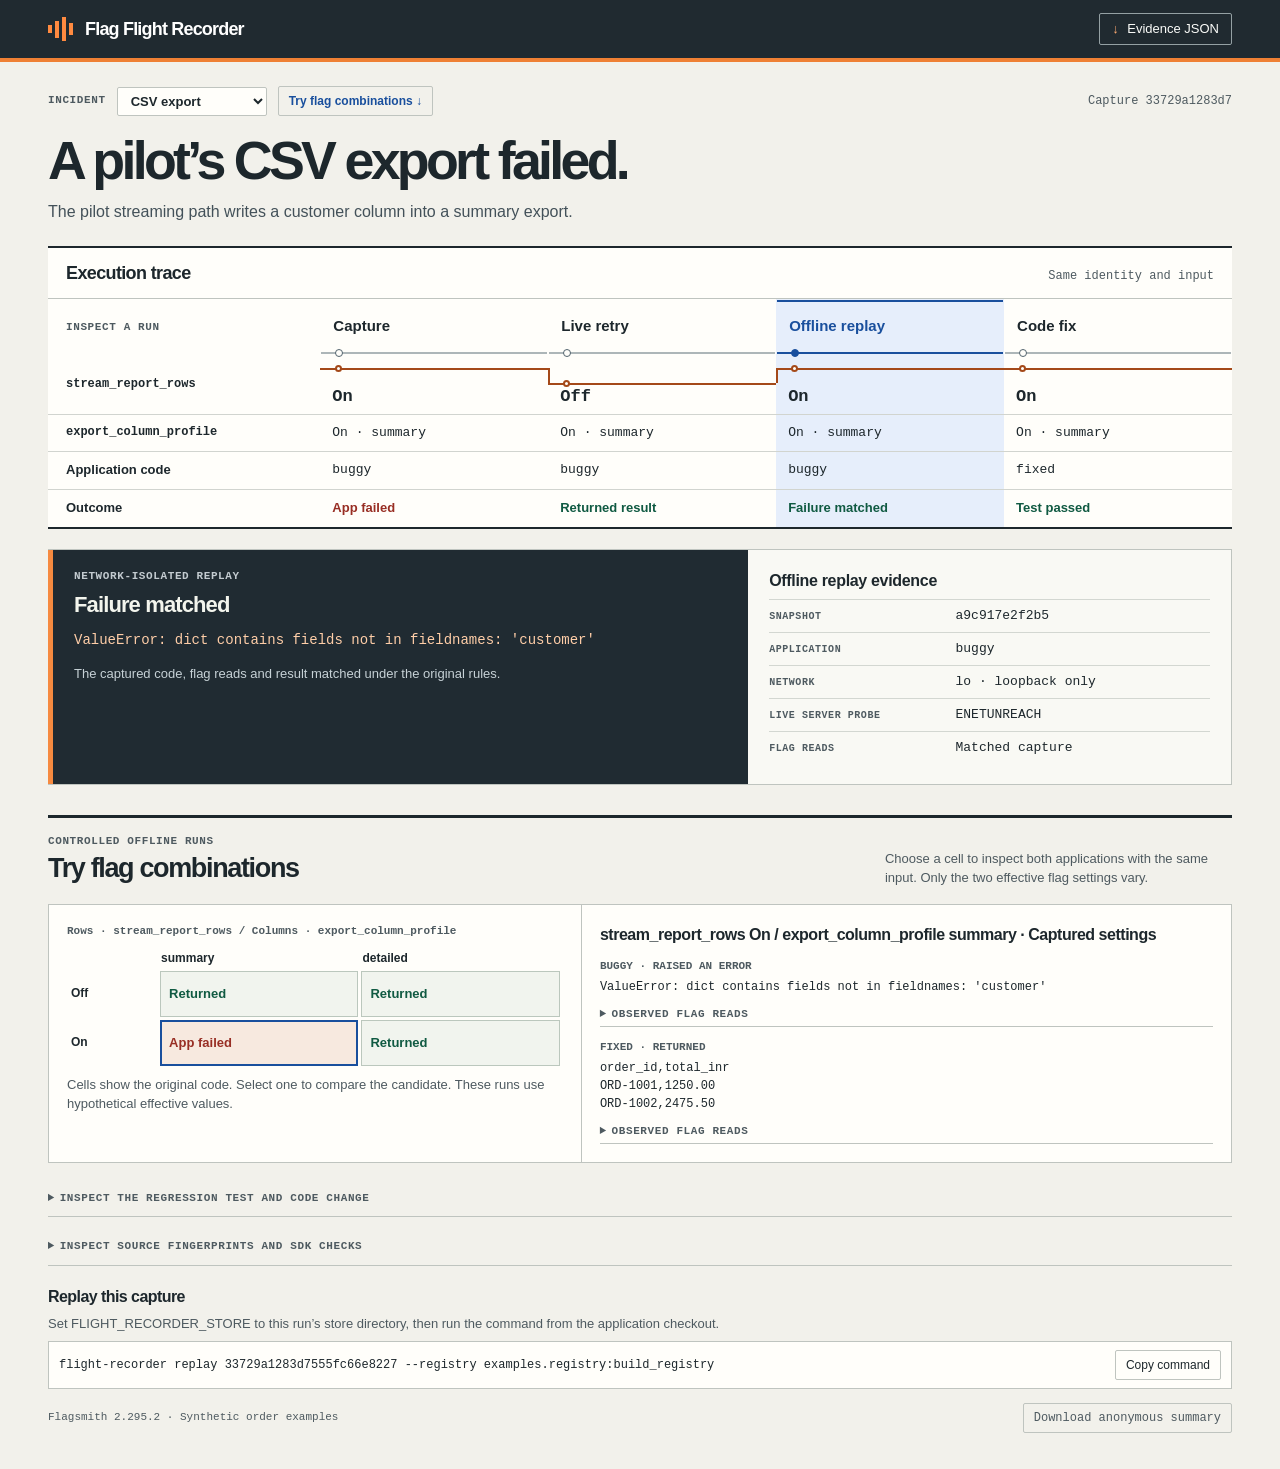
==== commit 15f07bc2: "Make incident evidence fully navigable by keyboard and voice" ====
--- a/docs/index.html
+++ b/docs/index.html
@@ -56,6 +56,7 @@
 button:focus-visible,
 summary:focus-visible,
 select:focus-visible,
+pre:focus-visible,
 a:focus-visible {
   outline: 3px solid #ec7e33;
   outline-offset: 3px;
@@ -907,7 +908,7 @@
         <div class="output">
           <p class="micro" id="stage-kind"></p>
           <h3 id="output-title"></h3>
-          <pre id="output"></pre>
+          <pre id="output" tabindex="0"></pre>
           <p id="explain" class="explain"></p>
         </div>
         <div class="proof">
@@ -966,7 +967,7 @@
       <noscript>Enable JavaScript to inspect the recorded evidence.</noscript>
     </main>
     <script type="application/json" id="evidence">
-      {"cases":[{"artifacts":{"filename":"csv-export-synthetic-pytest.zip","fixture_snapshot":"0b551dc3bb2e133a88a1ee3e2edfd37ad4dc0d0acfbac26d9bb731e2ca460d48","fixture_spec":"92f63cc46686207ac35515bdf7785f966d98bedda6f005a1d7804217b8382f12","patch":"--- csv-export/buggy.py\n+++ csv-export/fixed.py\n@@ -1,4 +1,4 @@\n-\"\"\"The original version of the CSV operation, retained for historical replay.\"\"\"\n+\"\"\"CSV export with the selected columns applied to streamed rows.\"\"\"\n \n from flag_flight_recorder import OperationContext\n \n@@ -7,7 +7,5 @@\n \n def export_report(context: OperationContext) -\u003e str:\n     rows, streaming, columns = report_settings(context)\n-    if streaming:\n-        # The original streaming path supplied columns outside the selected profile.\n-        return write_csv(rows, columns)\n-    return write_csv([project_row(row, columns) for row in rows], columns)\n+    projected = (project_row(row, columns) for row in rows)\n+    return write_csv(projected if streaming else list(projected), columns)\n","runtime":{"engine":"11.1.2","flagsmith":"6.5.0","implementation":"CPython","python":"3.13.5"},"zip_base64":"[base64]/36Dy1wH6xPe2SRbGNvl+g2sa8ycfpHMDO9KytLBlbI7EM0xcYEsIwgid4sDQc4WC5m8G4rCXkg4+/[base64]/g2s/8/mD1BLAwQUAAAACADNqXldkB+niD0CAACsAwAADAAAAGNhcHR1cmUuanNvbnVSy27bMBD8FYOXHBoLfIjU49rk3KIo2kNRGEtyZRPQCySVxgjy711aCFqk6EnUaDWcnZkXBut6SheQ2rCetbYx2NgWtOTS1FI1WimN0nprUEqD0DTQON/YrvZeE6oa7LDuurrtTO3Y/Y3vCWMKy0yEdjufr4TiE4wb5CWy/oXhfA4z0lchKlFJ+jyMcE5TyBcCTaUrTliY1hEnnDPknevj52u+0OmerfuhZ6oSqtLstVxAk4V8CM95i5joTHDwBId8pdl0nfMFc3DHNYxLPvK6XDKvWy6zLC6/6Pnjhbkt5WVCUsoecFoOj5AyTS7RYzwFT/CnLw9HwbkgNC8ZxlOYy7SQmleck5p/Sb7jf0jkOxJZN7rSRPKT1OcIYVe3jlD2vSlnr2/7/gkONe+EQOe1Bd+Z1htuubSEGpBmgJYPLQgjEClIcFJ5OyjVWC+cFlxjsaKoAt5pXg9atR22ArSCgRKvTdHu3BYj+hPkopP6cRTiKPVXofu67qWpOqU/cN7zkt6yYnwLzqWnIz6vS7xZsGVHzpSlJkwJzqUIPrh8cAtlHeZ0GAKOPh3mJR/CvL/[base64]/SuTz53Eeuxt0rghNAE3NEWmc0pGPqrEGauq/neSrWwDhkAIHyJbfs7zs90Dtkq8UAcVOCm1sjQNneVnYlVPpdpx9AQFSMLsicDIFKB67GG9Qds4odZQzQogi0+aks8+0hEPVQ8jwKJJIdCudZ5F7XQ0VrTeSaUzAXdtTt8/zG8X87sFDGec1BiyDJWNWn9qRWxRx1wYojHou1Orh3SMmR6uRpteeEabpVITNastepVLL/Bk4auh+KC9/El7edQe2BMa4Wk/Au9ewz8IXyrteLLUaP+uvfy19lXxvk+1Tq0p7oTbkvcp2gOOWq+lpDp9SBOpsQmT0ymlnW9S6utp3Lga9RnQ+QatCsjK2W/QeVrjlA79DW9QSwMEFAAAAAgAzal5XROa1UmxAAAA6gAAAA8AAAByZWdyZXNzaW9uLmpzb249zE2LwyAUheH/4toJeo1Wsp59oesB8ePeqZAmonZIKf3vdTPdvufwPJkvxf1hbXnf2MIoH5gYZ9GXfq/o2tWDNmMAYzRFUnG23pCeCYOwhsAG0kYmZa0XOklpCU7KBsBZKEPKQNCUUNph4lEw9sEvbK8Jq8uJ97371eWt/mzny/eXFEJyCVpMQnwKcJhPetKjDKXib269PoaCh7+VFdv035Zwz2tynwtnLV7x5tkiX29QSwMEFAAAAAgAzal5XXtmaXDzAAAAUQEAABAAAAB0ZXN0X2luY2lkZW50LnB5ZY89T8QwDIb3/Aory7USVG3umrZIMDIiJtYobZw2UppUTkDw78kduglv1vN+2JzzDyRnfyBvCPh94JLRAGH69Bn0ql1I+cYiudUF7eHV6zXtLm+A4ctRDDuG3HDOmaW4w6Hz5t0Mbj8iZXgvK/sjthiV9W7dsiJcIhmkhnAtZcnFcHfolJCuijtgjBm0kDFldcsweGAwpVXFA0nnoqlqeHyBtxjwiUGZfyHV9ZBKKes8KlU3h6YS8ACpfKzSpkUvn0+TsPK8LBcpRynaQS/nvu/[base64]","zip_sha256":"1096927854babbb3a6f127533f782ea6c805d913b6cfc7874b03a242689407be"},"comparison":{"app_sha256":"8b76e7b8a5202642375335e2bdb6e226ea77a7cd7b94dd5db637e9e49948964c","app_version":"buggy","capture_id":"c964b881f1a507250b7cd914","current":{"outcome":{"result":"order_id,total_inr\nORD-1001,1250.00\nORD-1002,2475.50\n","status":"success"},"reads":{"export_column_profile":{"enabled":true,"value":"summary"},"stream_report_rows":{"enabled":false}},"snapshot_sha256":"adf1c2991080ccbd93c92dff6d20b5f7ea7ea89cb17dca42a28c4bfd74463681"},"event_sha256":"e50911ecd5bad968d60b02b5096a26fa80f8a161eeb6eac23dbf337bd1c5105e","flag_changes":[{"after":{"enabled":false},"before":{"enabled":true},"name":"stream_report_rows"}],"historical":{"outcome":{"message":"dict contains fields not in fieldnames: 'customer'","status":"error","type":"ValueError"},"reads":{"export_column_profile":{"enabled":true,"value":"summary"},"stream_report_rows":{"enabled":true}},"snapshot_sha256":"076357d624bcdd37a8d386d080120727bcdadbb6b62ef70e5995ab89494582ef"},"identity":"synthetic-pilot-04","isolation":{"connection_error":"ENETUNREACH","interfaces":["lo"],"isolated":true,"live_listener_reachable":false,"namespace":"net:[4026533695]","probe_host":"127.0.0.1","probe_port":13934},"occurred_at":"2026-11-25T15:44:25.044+00:00","operation":"csv-export","outcome_changed":true,"reasons":{"export_column_profile":"SPLIT; weight=50.0","stream_report_rows":"TARGETING_MATCH; segment=Pilot Plan"},"recorded":{"outcome":{"message":"dict contains fields not in fieldnames: 'customer'","status":"error","type":"ValueError"},"reads":{"export_column_profile":{"enabled":true,"value":"summary"},"stream_report_rows":{"enabled":true}},"snapshot_sha256":"076357d624bcdd37a8d386d080120727bcdadbb6b62ef70e5995ab89494582ef"},"registry":"examples.registry:build_registry","runtime":{"engine":"11.1.2","flagsmith":"6.5.0","implementation":"CPython","python":"3.13.5"},"status":"reproduced","traits":{"plan":"pilot"}},"description":"The pilot streaming path writes a customer column into a summary export.","exploration":{"axes":[{"field":"enabled","flag":"stream_report_rows","values":[false,true]},{"field":"value","flag":"export_column_profile","values":["summary","detailed"]}],"baseline_settings":[true,"summary"],"candidate_app_sha256":"75cbcd6ed6a690e8da1f47e2aff2d6fbfaffe0c8532488307249a1057a292780","candidate_version":"fixed","capture_id":"c964b881f1a507250b7cd914","cells":[{"candidate":{"outcome":{"result":"order_id,total_inr\nORD-1001,1250.00\nORD-1002,2475.50\n","status":"success"},"reads":{"export_column_profile":{"enabled":true,"value":"summary"},"stream_report_rows":{"enabled":false}}},"original":{"outcome":{"result":"order_id,total_inr\nORD-1001,1250.00\nORD-1002,2475.50\n","status":"success"},"reads":{"export_column_profile":{"enabled":true,"value":"summary"},"stream_report_rows":{"enabled":false}}},"settings":[false,"summary"],"snapshot_sha256":"db806c0952014680e419c68395fa67a9d2e06d12a00f8a6b9243c49fa23f18cb"},{"candidate":{"outcome":{"result":"order_id,customer,total_inr\nORD-1001,Demo East,1250.00\nORD-1002,Demo West,2475.50\n","status":"success"},"reads":{"export_column_profile":{"enabled":true,"value":"detailed"},"stream_report_rows":{"enabled":false}}},"original":{"outcome":{"result":"order_id,customer,total_inr\nORD-1001,Demo East,1250.00\nORD-1002,Demo West,2475.50\n","status":"success"},"reads":{"export_column_profile":{"enabled":true,"value":"detailed"},"stream_report_rows":{"enabled":false}}},"settings":[false,"detailed"],"snapshot_sha256":"bfe17469d54a1601cd566c11a04c65758ddf294a1ba51bff518092cd973a6923"},{"candidate":{"outcome":{"result":"order_id,total_inr\nORD-1001,1250.00\nORD-1002,2475.50\n","status":"success"},"reads":{"export_column_profile":{"enabled":true,"value":"summary"},"stream_report_rows":{"enabled":true}}},"original":{"outcome":{"message":"dict contains fields not in fieldnames: 'customer'","status":"error","type":"ValueError"},"reads":{"export_column_profile":{"enabled":true,"value":"summary"},"stream_report_rows":{"enabled":true}}},"settings":[true,"summary"],"snapshot_sha256":"f2da51f22fa31797eca43f29352a1a392d43cb2db702de1b5b82d08fbe77043a"},{"candidate":{"outcome":{"result":"order_id,customer,total_inr\nORD-1001,Demo East,1250.00\nORD-1002,Demo West,2475.50\n","status":"success"},"reads":{"export_column_profile":{"enabled":true,"value":"detailed"},"stream_report_rows":{"enabled":true}}},"original":{"outcome":{"result":"order_id,customer,total_inr\nORD-1001,Demo East,1250.00\nORD-1002,Demo West,2475.50\n","status":"success"},"reads":{"export_column_profile":{"enabled":true,"value":"detailed"},"stream_report_rows":{"enabled":true}}},"settings":[true,"detailed"],"snapshot_sha256":"21662f479f1f81ba02b0f4c19af8e564a62b42984c3c3903b99323ec4f44c409"}],"event_sha256":"e50911ecd5bad968d60b02b5096a26fa80f8a161eeb6eac23dbf337bd1c5105e","historical_snapshot":"076357d624bcdd37a8d386d080120727bcdadbb6b62ef70e5995ab89494582ef","isolation":{"connection_error":"ENETUNREACH","interfaces":["lo"],"isolated":true,"live_listener_reachable":false,"namespace":"net:[4026533695]","probe_host":"127.0.0.1","probe_port":13934},"kind":"effective-flag-combinations","original_app_sha256":"8b76e7b8a5202642375335e2bdb6e226ea77a7cd7b94dd5db637e9e49948964c","original_version":"buggy"},"fix":"Project each streamed row onto the selected report columns before passing it to the CSV writer.","headline":"A pilot’s CSV export failed.","id":"csv-export","live_requests":{"original":{"app_sha256":"8b76e7b8a5202642375335e2bdb6e226ea77a7cd7b94dd5db637e9e49948964c","capture_id":"c964b881f1a507250b7cd914","event_sha256":"e50911ecd5bad968d60b02b5096a26fa80f8a161eeb6eac23dbf337bd1c5105e","http_status":500,"method":"POST","occurred_at":"2026-11-25T15:44:25.044+00:00","outcome":{"message":"dict contains fields not in fieldnames: 'customer'","status":"error","type":"ValueError"},"path":"/exports","reads":{"export_column_profile":{"enabled":true,"value":"summary"},"stream_report_rows":{"enabled":true}},"snapshot_sha256":"076357d624bcdd37a8d386d080120727bcdadbb6b62ef70e5995ab89494582ef"},"retry":{"app_sha256":"8b76e7b8a5202642375335e2bdb6e226ea77a7cd7b94dd5db637e9e49948964c","capture_id":"76e8d5959ea56ddb586f8208","event_sha256":"e50911ecd5bad968d60b02b5096a26fa80f8a161eeb6eac23dbf337bd1c5105e","http_status":200,"method":"POST","occurred_at":"2026-11-25T15:44:25.417+00:00","outcome":{"result":"order_id,total_inr\nORD-1001,1250.00\nORD-1002,2475.50\n","status":"success"},"path":"/exports","reads":{"export_column_profile":{"enabled":true,"value":"summary"},"stream_report_rows":{"enabled":false}},"snapshot_sha256":"adf1c2991080ccbd93c92dff6d20b5f7ea7ea89cb17dca42a28c4bfd74463681"}},"occurred_at":"2026-11-25T15:44:25.044+00:00","regression":{"after":{"app_sha256":"75cbcd6ed6a690e8da1f47e2aff2d6fbfaffe0c8532488307249a1057a292780","app_version":"fixed","capture_id":"c964b881f1a507250b7cd914","detail":"Historical flags and expected application result match.","event_sha256":"e50911ecd5bad968d60b02b5096a26fa80f8a161eeb6eac23dbf337bd1c5105e","expected":"order_id,total_inr\nORD-1001,1250.00\nORD-1002,2475.50\n","flags_match":true,"isolation":{"connection_error":"ENETUNREACH","interfaces":["lo"],"isolated":true,"live_listener_reachable":false,"namespace":"net:[4026533695]","probe_host":"127.0.0.1","probe_port":13934},"operation":"csv-export","outcome":{"result":"order_id,total_inr\nORD-1001,1250.00\nORD-1002,2475.50\n","status":"success"},"passed":true,"pytest_exit":0,"reads":{"export_column_profile":{"enabled":true,"value":"summary"},"stream_report_rows":{"enabled":true}},"snapshot_sha256":"076357d624bcdd37a8d386d080120727bcdadbb6b62ef70e5995ab89494582ef","spec_sha256":"51ba98ed5f45aeb735a1419ffb8e0f22f268443f7a20f38bd79f1c14d773996b"},"before":{"app_sha256":"8b76e7b8a5202642375335e2bdb6e226ea77a7cd7b94dd5db637e9e49948964c","app_version":"buggy","capture_id":"c964b881f1a507250b7cd914","detail":"ValueError: dict contains fields not in fieldnames: 'customer'","event_sha256":"e50911ecd5bad968d60b02b5096a26fa80f8a161eeb6eac23dbf337bd1c5105e","expected":"order_id,total_inr\nORD-1001,1250.00\nORD-1002,2475.50\n","flags_match":true,"isolation":{"connection_error":"ENETUNREACH","interfaces":["lo"],"isolated":true,"live_listener_reachable":false,"namespace":"net:[4026533695]","probe_host":"127.0.0.1","probe_port":13934},"operation":"csv-export","outcome":{"message":"dict contains fields not in fieldnames: 'customer'","status":"error","type":"ValueError"},"passed":false,"pytest_exit":1,"reads":{"export_column_profile":{"enabled":true,"value":"summary"},"stream_report_rows":{"enabled":true}},"snapshot_sha256":"076357d624bcdd37a8d386d080120727bcdadbb6b62ef70e5995ab89494582ef","spec_sha256":"51ba98ed5f45aeb735a1419ffb8e0f22f268443f7a20f38bd79f1c14d773996b"},"binding":"verified","test_sha256":"9662e7c9dd4f97c4addabe1b3d5023d30d0f9920bc835a56ee0722e7732a43fd"},"sdk_checks":[{"identity":"synthetic-pilot-04","label":"Environment default","parity":"live API and pinned document agree","streaming":false,"variant":"summary"},{"identity":"synthetic-pilot-04","label":"Pilot segment","parity":"live API and pinned document agree","streaming":true,"variant":"summary"},{"identity":"synthetic-pilot-support-control","label":"Identity override","parity":"live API and pinned document agree","streaming":false,"variant":"summary"},{"identity":"synthetic-pilot-00","label":"Weighted variant","parity":"live API and pinned document agree","streaming":true,"variant":"detailed"}],"title":"CSV export","transition":{"after":false,"before":true,"flag":"stream_report_rows","http_status":200,"method":"PATCH","occurred_at":"2026-11-25T15:44:25.322+00:00","segment":"Pilot Plan"}},{"artifacts":{"filename":"shipping-quote-synthetic-pytest.zip","fixture_snapshot":"be86747c5a416331f2aff84ba88469e22d4e0db94f6e0a7f758cb6e951d981d3","fixture_spec":"e473596b8496a838b9fd56ae699a8a0fa6693a3ca133bec356a4c540f8f52b41","patch":"--- shipping-quote/buggy.py\n+++ shipping-quote/fixed.py\n@@ -1,4 +1,4 @@\n-\"\"\"Original quote handler with a sparse rate-table lookup.\"\"\"\n+\"\"\"Quote handler that reports a missing service explicitly.\"\"\"\n \n from flag_flight_recorder import OperationContext\n from flag_flight_recorder.model import Object\n@@ -8,4 +8,6 @@\n \n def quote(context: OperationContext) -\u003e Object:\n     destination, service, available = selection(context)\n+    if service not in available:\n+        return {\"status\": \"unavailable\", \"destination\": destination, \"service\": service}\n     return quoted(destination, service, available[service])\n","runtime":{"engine":"11.1.2","flagsmith":"6.5.0","implementation":"CPython","python":"3.13.5"},"zip_base64":"UEsDBBQAAAAIAM6peV2MgwKHdQEAAGICAAAKAAAAUkVBRE1FLnR4dI1RQW7bMBC86xX7gJJ0YhRBAvRQJHZrIGgCNchVoKWVyIRaMuRKtl7We19WSrFPAYKeCMzOzM4Ot053sHW2Mwwl1j42GGElL+UK/v6BZGwIljrxNnjGongyNkGaiA2yraG1Rx4iQu2JtaUEGQdsW6zZjgjt7D1qN2CC1sc8zWo86j44lLDjBLUOi4GmBhLpkIxnaGyHKQ/[base64]/7oesmOF0l+nNO8fahuE9t8m9g8382/wBQSwMEFAAAAAgAzql5XT8aWHAcAgAAYQMAAAwAAABjYXB0dXJlLmpzb25dUsuO2zAM/[base64]/M9IL57Lve6e2sDqLOB5/JStwXXFi9QW9CxEIS3wDVzkeuIHJ1hkINgiRvhgCE3CZTwmTmpHRpvjI9Oei8ZPaINKIkGlHoluPU61gFribvztBG/Mu4Yb4zHeau3wQnXWsYH8R8l9fjpF5xO2LxYcbmU2PTjy0xM1wZfFyj3v3+mmzcP6O7toe7fmnjSwbFIS+FZiGyFY4GxBEwwIYM30aqcZDZoFdNOMh+pE6JjwjKZc2hcE+FECdqzlAEcRC+QJ2EwoKH6FOO2LJiOQK52hGt2nO+E/sn1QamD8Hsp+GfGDqztappxeahdhzLPZex3v7epYituNU5nbNrOpBb6Ju/pXftTM4RWvLU94bLQhZAZ17n1fMPr11uGHFgQ0no/HggnPL5/P96GfCiQrLpsSD+2FY8L9kQKTsf3S/i/i9rWOOAZugOncIR5HaYPRgc6FKss3b3iRkpyG3J2KoBzyngUIilkKXhFXjOw2WoXg0GvefKOJ9m9/QVQSwMEFAAAAAgAzql5XS/D3+UUAQAA2gIAABAAAABlbnZpcm9ubWVudC5qc29uzVJNT8MwDP0rk8+txHrsbdK4AQfgBJoi0zrFW5aUfFSrqv53ElZGgSE44kNky8/284sHwJbFjnoowUipWFPueu2fyXOVSz74YAkykITJE86jJwfl4wD1FnVjBNdQLjMgjU+Kou9toBMeygEmgMZ9DCecoENryTnxEkzql4Hv25S+u1/drFe3axhnM6nZk/ZQ6qDUFyqiQxVS4bUJ2iPrxYPRM8JHUAiJBFxMlp95JlvG0n1Qnju0nErPTEvrb8bskwLFbwoUJwWCI2GpYaNRCYv/av3iz+tvsveP5TqyY98L05G1MXoDnNa9lJKq2JAWUmHjFh831VqzjanvN3JlKlQzoLENanboo2Y/[base64]/MSc7DpRSg2NAGprgUAUEsDBBQAAAAIAM6peV2aAj21uAAAAPkAAAAPAAAAcmVncmVzc2lvbi5qc29uPY3BbsMgEER/peIcVTLFGPszcujVWpZxgkQcxGIrUZR/L03UHvfNm9mHopznHUXidVWTWuINQR0UU65bwSxn0r1tgXPjYNmbPnQdNIaevXWEzg3G+nboxQeQdxwMj6PRRrOFXkxYvnoPcNvELYNrm58eKkBqXKm+vx5jOOHjm1LCvYmCskdGC1qlQOSXVaqbNLSttFNM5BPU86AKTlFqub9kuuQE+fxjk99iCvO/0lb4jAupqXv+AFBLAwQUAAAACADOqXldw1/53/EAAABRAQAAEAAAAHRlc3RfaW5jaWRlbnQucHlljz1PxDAMhvf8CivLtRJUd5c21yLByIiYWCO3ddpIbRI5AcG/J3foJrxZz/thSyk/iJ39gbwS0HekKdMMTOlzy4ALOp/yjQV2i/O4weuGS9pdXoH8l+Pgd/K5kVIKy2GHiHnd3Ahuj4EzvJdV/BFbjMZublmzYZoCz8QN01LKkgv+7sCUiK+KOxBCzGQhU8rmljFTJD+XVhMiMeaiqWp4fIG34OlJQJl/[base64]/[base64]/nf8QAAAFEBAAAQAAAAAAAAAAAAAACAgcQGAAB0ZXN0X2luY2lkZW50LnB5UEsFBgAAAAAGAAYApwEAAOMHAAAAAA==","zip_sha256":"4554468d024960a7fd0fb584292cbb1d32b28427506bac2e3367b5bcc4af299f"},"comparison":{"app_sha256":"3933c78d4977bb6a4c851baf634e33cc5ab2c613a477d4932d73e3a8b253f0c5","app_version":"buggy","capture_id":"d2b23fbb5ff14212f877b825","current":{"outcome":{"result":{"amount_minor":1400,"destination":"Ridge Valley","service":"standard","status":"quoted"},"status":"success"},"reads":{"enable_express_quotes":{"enabled":false},"use_regional_rates":{"enabled":true}},"snapshot_sha256":"2033520b83f08cef30a954eca2a8c228941d25c87715532b5a6c953fe6500f17"},"event_sha256":"1d5b80c34e1f22f7280b00da02023b96c74fd3f6e74058309c4e1ac802703ffb","flag_changes":[{"after":{"enabled":false},"before":{"enabled":true},"name":"enable_express_quotes"}],"historical":{"outcome":{"message":"'express'","status":"error","type":"KeyError"},"reads":{"enable_express_quotes":{"enabled":true},"use_regional_rates":{"enabled":true}},"snapshot_sha256":"08d4122aad82e14768d2254e81fefac5ae161e53e54709f78e3f8fffb82f118c"},"identity":"synthetic-mountain-01","isolation":{"connection_error":"ENETUNREACH","interfaces":["lo"],"isolated":true,"live_listener_reachable":false,"namespace":"net:[4026533695]","probe_host":"127.0.0.1","probe_port":13934},"occurred_at":"2026-11-25T15:44:27.482+00:00","operation":"shipping-quote","outcome_changed":true,"reasons":{"enable_express_quotes":"TARGETING_MATCH; segment=Mountain Zone","use_regional_rates":"TARGETING_MATCH; segment=Mountain Zone"},"recorded":{"outcome":{"message":"'express'","status":"error","type":"KeyError"},"reads":{"enable_express_quotes":{"enabled":true},"use_regional_rates":{"enabled":true}},"snapshot_sha256":"08d4122aad82e14768d2254e81fefac5ae161e53e54709f78e3f8fffb82f118c"},"registry":"examples.registry:build_registry","runtime":{"engine":"11.1.2","flagsmith":"6.5.0","implementation":"CPython","python":"3.13.5"},"status":"reproduced","traits":{"zone":"mountain"}},"description":"A regional express quote reaches a destination with a standard rate only.","exploration":{"axes":[{"field":"enabled","flag":"use_regional_rates","values":[false,true]},{"field":"enabled","flag":"enable_express_quotes","values":[false,true]}],"baseline_settings":[true,true],"candidate_app_sha256":"79ce1aeaf86a33ce0d489b73abdc488d4e1c2be1665566967048d794b31975ea","candidate_version":"fixed","capture_id":"d2b23fbb5ff14212f877b825","cells":[{"candidate":{"outcome":{"result":{"amount_minor":900,"destination":"Ridge Valley","service":"standard","status":"quoted"},"status":"success"},"reads":{"enable_express_quotes":{"enabled":false},"use_regional_rates":{"enabled":false}}},"original":{"outcome":{"result":{"amount_minor":900,"destination":"Ridge Valley","service":"standard","status":"quoted"},"status":"success"},"reads":{"enable_express_quotes":{"enabled":false},"use_regional_rates":{"enabled":false}}},"settings":[false,false],"snapshot_sha256":"5d33f456d5b4ffa52cd64faf94a0f057106f3c38ae95733f537804fd99857b6e"},{"candidate":{"outcome":{"result":{"amount_minor":1800,"destination":"Ridge Valley","service":"express","status":"quoted"},"status":"success"},"reads":{"enable_express_quotes":{"enabled":true},"use_regional_rates":{"enabled":false}}},"original":{"outcome":{"result":{"amount_minor":1800,"destination":"Ridge Valley","service":"express","status":"quoted"},"status":"success"},"reads":{"enable_express_quotes":{"enabled":true},"use_regional_rates":{"enabled":false}}},"settings":[false,true],"snapshot_sha256":"aa254bd89d09bb26ae3b2335e21f0144d8cf791fd36e90c0d34b1b3d8fefdb3a"},{"candidate":{"outcome":{"result":{"amount_minor":1400,"destination":"Ridge Valley","service":"standard","status":"quoted"},"status":"success"},"reads":{"enable_express_quotes":{"enabled":false},"use_regional_rates":{"enabled":true}}},"original":{"outcome":{"result":{"amount_minor":1400,"destination":"Ridge Valley","service":"standard","status":"quoted"},"status":"success"},"reads":{"enable_express_quotes":{"enabled":false},"use_regional_rates":{"enabled":true}}},"settings":[true,false],"snapshot_sha256":"4cbd9b2c90baa5a22f4aa125001f98a965bfb04fd7d4ad842b4971edfdb3c618"},{"candidate":{"outcome":{"result":{"destination":"Ridge Valley","service":"express","status":"unavailable"},"status":"success"},"reads":{"enable_express_quotes":{"enabled":true},"use_regional_rates":{"enabled":true}}},"original":{"outcome":{"message":"'express'","status":"error","type":"KeyError"},"reads":{"enable_express_quotes":{"enabled":true},"use_regional_rates":{"enabled":true}}},"settings":[true,true],"snapshot_sha256":"3ceadb0c0d852ec2a002b6692d3de4c31ccc1e37144b1fe0bfff7009fdffae87"}],"event_sha256":"1d5b80c34e1f22f7280b00da02023b96c74fd3f6e74058309c4e1ac802703ffb","historical_snapshot":"08d4122aad82e14768d2254e81fefac5ae161e53e54709f78e3f8fffb82f118c","isolation":{"connection_error":"ENETUNREACH","interfaces":["lo"],"isolated":true,"live_listener_reachable":false,"namespace":"net:[4026533695]","probe_host":"127.0.0.1","probe_port":13934},"kind":"effective-flag-combinations","original_app_sha256":"3933c78d4977bb6a4c851baf634e33cc5ab2c613a477d4932d73e3a8b253f0c5","original_version":"buggy"},"fix":"Return an unavailable quote when the requested service is absent from the destination rate table.","headline":"Express quoting failed in Ridge Valley.","id":"shipping-quote","live_requests":{"original":{"app_sha256":"3933c78d4977bb6a4c851baf634e33cc5ab2c613a477d4932d73e3a8b253f0c5","capture_id":"d2b23fbb5ff14212f877b825","event_sha256":"1d5b80c34e1f22f7280b00da02023b96c74fd3f6e74058309c4e1ac802703ffb","http_status":500,"method":"POST","occurred_at":"2026-11-25T15:44:27.482+00:00","outcome":{"message":"'express'","status":"error","type":"KeyError"},"path":"/quotes","reads":{"enable_express_quotes":{"enabled":true},"use_regional_rates":{"enabled":true}},"snapshot_sha256":"08d4122aad82e14768d2254e81fefac5ae161e53e54709f78e3f8fffb82f118c"},"retry":{"app_sha256":"3933c78d4977bb6a4c851baf634e33cc5ab2c613a477d4932d73e3a8b253f0c5","capture_id":"0f1e1aab653c4daefa2fba35","event_sha256":"1d5b80c34e1f22f7280b00da02023b96c74fd3f6e74058309c4e1ac802703ffb","http_status":200,"method":"POST","occurred_at":"2026-11-25T15:44:27.829+00:00","outcome":{"result":{"amount_minor":1400,"destination":"Ridge Valley","service":"standard","status":"quoted"},"status":"success"},"path":"/quotes","reads":{"enable_express_quotes":{"enabled":false},"use_regional_rates":{"enabled":true}},"snapshot_sha256":"2033520b83f08cef30a954eca2a8c228941d25c87715532b5a6c953fe6500f17"}},"occurred_at":"2026-11-25T15:44:27.482+00:00","regression":{"after":{"app_sha256":"79ce1aeaf86a33ce0d489b73abdc488d4e1c2be1665566967048d794b31975ea","app_version":"fixed","capture_id":"d2b23fbb5ff14212f877b825","detail":"Historical flags and expected application result match.","event_sha256":"1d5b80c34e1f22f7280b00da02023b96c74fd3f6e74058309c4e1ac802703ffb","expected":{"destination":"Ridge Valley","service":"express","status":"unavailable"},"flags_match":true,"isolation":{"connection_error":"ENETUNREACH","interfaces":["lo"],"isolated":true,"live_listener_reachable":false,"namespace":"net:[4026533695]","probe_host":"127.0.0.1","probe_port":13934},"operation":"shipping-quote","outcome":{"result":{"destination":"Ridge Valley","service":"express","status":"unavailable"},"status":"success"},"passed":true,"pytest_exit":0,"reads":{"enable_express_quotes":{"enabled":true},"use_regional_rates":{"enabled":true}},"snapshot_sha256":"08d4122aad82e14768d2254e81fefac5ae161e53e54709f78e3f8fffb82f118c","spec_sha256":"ec2656e56fc7e608ab4badc383db78c073b20cc236c6eca64d73612e6c4506b1"},"before":{"app_sha256":"3933c78d4977bb6a4c851baf634e33cc5ab2c613a477d4932d73e3a8b253f0c5","app_version":"buggy","capture_id":"d2b23fbb5ff14212f877b825","detail":"KeyError: 'express'","event_sha256":"1d5b80c34e1f22f7280b00da02023b96c74fd3f6e74058309c4e1ac802703ffb","expected":{"destination":"Ridge Valley","service":"express","status":"unavailable"},"flags_match":true,"isolation":{"connection_error":"ENETUNREACH","interfaces":["lo"],"isolated":true,"live_listener_reachable":false,"namespace":"net:[4026533695]","probe_host":"127.0.0.1","probe_port":13934},"operation":"shipping-quote","outcome":{"message":"'express'","status":"error","type":"KeyError"},"passed":false,"pytest_exit":1,"reads":{"enable_express_quotes":{"enabled":true},"use_regional_rates":{"enabled":true}},"snapshot_sha256":"08d4122aad82e14768d2254e81fefac5ae161e53e54709f78e3f8fffb82f118c","spec_sha256":"ec2656e56fc7e608ab4badc383db78c073b20cc236c6eca64d73612e6c4506b1"},"binding":"verified","test_sha256":"f5d36f32257860a9bed0c60390991c20909b9f8ce4ef2f2d088485d202054641"},"sdk_checks":[{"identity":"synthetic-mountain-01","label":"Mountain zone segment","parity":"live API and pinned document agree"}],"title":"Shipping quote","transition":{"after":false,"before":true,"flag":"enable_express_quotes","http_status":200,"method":"PATCH","occurred_at":"2026-11-25T15:44:27.704+00:00","segment":"Mountain Zone"}}],"flagsmith_release":"2.295.2","generated_at":"2026-11-25T15:44:29.787+00:00","sample":"synthetic-orders","schema":2,"sdk":"6.5.0","share_summary":{"format":"flight-recorder-summary-v1","incidents":[{"after_passed":true,"before_passed":false,"changed_flags":1,"replay_matched":true},{"after_passed":true,"before_passed":false,"changed_flags":1,"replay_matched":true}]}}
+      {"cases":[{"artifacts":{"filename":"csv-export-synthetic-pytest.zip","fixture_snapshot":"0b551dc3bb2e133a88a1ee3e2edfd37ad4dc0d0acfbac26d9bb731e2ca460d48","fixture_spec":"8ce2286a4867b5d7b130416fb6205abe407a3ac56d3f9376a374667ddf43a182","patch":"--- csv-export/buggy.py\n+++ csv-export/fixed.py\n@@ -1,4 +1,4 @@\n-\"\"\"The original version of the CSV operation, retained for historical replay.\"\"\"\n+\"\"\"CSV export with the selected columns applied to streamed rows.\"\"\"\n \n from flag_flight_recorder import OperationContext\n \n@@ -7,7 +7,5 @@\n \n def export_report(context: OperationContext) -\u003e str:\n     rows, streaming, columns = report_settings(context)\n-    if streaming:\n-        # The original streaming path supplied columns outside the selected profile.\n-        return write_csv(rows, columns)\n-    return write_csv([project_row(row, columns) for row in rows], columns)\n+    projected = (project_row(row, columns) for row in rows)\n+    return write_csv(projected if streaming else list(projected), columns)\n","runtime":{"engine":"11.1.2","flagsmith":"6.5.0","implementation":"CPython","python":"3.13.5"},"zip_base64":"[base64]/[base64]/pxTvH0o7lOb/BtY/5/NP1BLAwQUAAAACAChq3ld+C/45D0CAACsAwAADAAAAGNhcHR1cmUuanNvbnVSy2ocMRD8lUUXH+Id9BhpHtfY54QQkkMIS0vq2RXMC0njeDH+97R2MAkOOU1PqVWq7qoXBut6SheQ2rCetbYx2NgWtOTS1FI1WimN0nprUEqD0DTQON/YrvZeE6oa7LDuurrtTO3Y/Y3vCWMKy0yEdjufr4TiE4wb5CWy/oXhfA4z0qkQlagkHQ8jnNMU8oVAU+mKExamdcQJ5wx55/r4+ZovVN2zdS96piqhKs1eywPUWciH8Jy3iIlqgoMnOOQr9abrnC+YgzuuYVzykdflkXndcullcflF3x8vzG0pLxOSUvaA03J4hJSpc4ke4yl4gj99eTgKzgWheckwnsJcuoXUvOKc1PxL8h3/[base64]/W8Gau4Pd297vSOmRMnYUhk+RgoWreu6FrJvFDV8vGG0qIjgbyvcFZzcMm7TfFrjMoQR9ziCHZGmz3HDe1aSWmjSNk0Qr4UjZWKZThFvDHtS3t0rniR3wQlYL6icYU2X5S+HuNVaeKeslSiUgpb8QFQo0Q9eNeBr77jn4AZL/hjfWdsogdJBbbivW/b6G1BLAwQUAAAACAChq3ld550m2h0BAADRAgAAEAAAAGVudmlyb25tZW50Lmpzb26tUk1PwzAM/SuTz53Eeuxt0rghNAE3NEWmc0pGPqrEGauq/neSrWwDhkAIHyJbfs7zs90Dtkq8UAcVOCm1sjQNneVnYlVPpdpx9AQFSMLsicDIFKB67GG9Qds4odZQzQogi0+aks8+0hEPVQ8jwKJJIdCudZ5F7XQ0VrTeSaUzAXdtTt8/zG8X87sFDGec1BiyDJWNWn9qRWxRx1wYojHou1Orh3SMmR6uRpteeEabpVITNastepVLL/Bk4auh+KC9/El7edQe2BMa4Wk/Au9ewz8IXyrteLLUaP+uvfy19lXxvk+1Tq0p7oTbkvcp2gOOWq+lpDp9SBOpsQmT0ymlnW9S6utp3Lga9RnQ+QatCsjK2W/QeVrjlA79DW9QSwMEFAAAAAgAoat5XalythyxAAAA6gAAAA8AAAByZWdyZXNzaW9uLmpzb249zMFqxCAUheF3cW2D1/E6mnX3ha4LcqM3HSGTiDolpfTd66az/c/h+xFUSvji2vKxi1ms+eQkpIhU+qNyaDfSaMeAVlsAs2jUkExUGlZHF3ALem+c8xckRrJOe2PI0oomRhsjm6vxjBaHyWfh2Ac/i6MmriEn2Y9OW8h7/djf3l9fQCmQoFFNSj2LltpcccJRhlL5M7dev4fCJ93Lxm36b/PyyFsKz4sULd74TmKG3z9QSwMEFAAAAAgAoat5XWnGiJHxAAAAUQEAABAAAAB0ZXN0X2luY2lkZW50LnB5ZY89T8QwDIb3/Aqry10lrupnWpBgZERMrJHbOG2kNKmcgODfkzt0E96s5/2wi6L4ILbmB9JGQN8HLYk0MMVPlwBXtD6mGwtsV+vRwavDNe42bUD+y3LwO/lUFUUhDIcdDkybszPY/Qic4D2v4o+YbFTG2XVLimkJrIkrpjWXRRv83YExEl8VdyCE0GQgUUzqlqHpIK9zqwoHMaasOZdweYG34OlJQJ5/IefrIWeljHWkVFkdyDngAWL+WMUN20E+n6aF2naS2E9ynAc9zk1X9400s2zrAWfq6xE7XAapO/[base64]","zip_sha256":"a2b89303a9a0906a3c0725537e86c8e4457ef81b9a18ad436c86151ec8e305af"},"comparison":{"app_sha256":"8b76e7b8a5202642375335e2bdb6e226ea77a7cd7b94dd5db637e9e49948964c","app_version":"buggy","capture_id":"33729a1283d7555fc66e8227","current":{"outcome":{"result":"order_id,total_inr\nORD-1001,1250.00\nORD-1002,2475.50\n","status":"success"},"reads":{"export_column_profile":{"enabled":true,"value":"summary"},"stream_report_rows":{"enabled":false}},"snapshot_sha256":"f0bae9d86ae631da246c7c6969b99b2ea2ec3edcb4e9d655c6db40c490b99ec3"},"event_sha256":"e50911ecd5bad968d60b02b5096a26fa80f8a161eeb6eac23dbf337bd1c5105e","flag_changes":[{"after":{"enabled":false},"before":{"enabled":true},"name":"stream_report_rows"}],"historical":{"outcome":{"message":"dict contains fields not in fieldnames: 'customer'","status":"error","type":"ValueError"},"reads":{"export_column_profile":{"enabled":true,"value":"summary"},"stream_report_rows":{"enabled":true}},"snapshot_sha256":"a9c917e2f2b53b944db12cf6ba3c1ce797d2735925acee956f68c72c5c86e8f8"},"identity":"synthetic-pilot-04","isolation":{"connection_error":"ENETUNREACH","interfaces":["lo"],"isolated":true,"live_listener_reachable":false,"namespace":"net:[4026534242]","probe_host":"127.0.0.1","probe_port":13934},"occurred_at":"2026-11-25T15:59:01.515+00:00","operation":"csv-export","outcome_changed":true,"reasons":{"export_column_profile":"SPLIT; weight=50.0","stream_report_rows":"TARGETING_MATCH; segment=Pilot Plan"},"recorded":{"outcome":{"message":"dict contains fields not in fieldnames: 'customer'","status":"error","type":"ValueError"},"reads":{"export_column_profile":{"enabled":true,"value":"summary"},"stream_report_rows":{"enabled":true}},"snapshot_sha256":"a9c917e2f2b53b944db12cf6ba3c1ce797d2735925acee956f68c72c5c86e8f8"},"registry":"examples.registry:build_registry","runtime":{"engine":"11.1.2","flagsmith":"6.5.0","implementation":"CPython","python":"3.13.5"},"status":"reproduced","traits":{"plan":"pilot"}},"description":"The pilot streaming path writes a customer column into a summary export.","exploration":{"axes":[{"field":"enabled","flag":"stream_report_rows","values":[false,true]},{"field":"value","flag":"export_column_profile","values":["summary","detailed"]}],"baseline_settings":[true,"summary"],"candidate_app_sha256":"75cbcd6ed6a690e8da1f47e2aff2d6fbfaffe0c8532488307249a1057a292780","candidate_version":"fixed","capture_id":"33729a1283d7555fc66e8227","cells":[{"candidate":{"outcome":{"result":"order_id,total_inr\nORD-1001,1250.00\nORD-1002,2475.50\n","status":"success"},"reads":{"export_column_profile":{"enabled":true,"value":"summary"},"stream_report_rows":{"enabled":false}}},"original":{"outcome":{"result":"order_id,total_inr\nORD-1001,1250.00\nORD-1002,2475.50\n","status":"success"},"reads":{"export_column_profile":{"enabled":true,"value":"summary"},"stream_report_rows":{"enabled":false}}},"settings":[false,"summary"],"snapshot_sha256":"db806c0952014680e419c68395fa67a9d2e06d12a00f8a6b9243c49fa23f18cb"},{"candidate":{"outcome":{"result":"order_id,customer,total_inr\nORD-1001,Demo East,1250.00\nORD-1002,Demo West,2475.50\n","status":"success"},"reads":{"export_column_profile":{"enabled":true,"value":"detailed"},"stream_report_rows":{"enabled":false}}},"original":{"outcome":{"result":"order_id,customer,total_inr\nORD-1001,Demo East,1250.00\nORD-1002,Demo West,2475.50\n","status":"success"},"reads":{"export_column_profile":{"enabled":true,"value":"detailed"},"stream_report_rows":{"enabled":false}}},"settings":[false,"detailed"],"snapshot_sha256":"bfe17469d54a1601cd566c11a04c65758ddf294a1ba51bff518092cd973a6923"},{"candidate":{"outcome":{"result":"order_id,total_inr\nORD-1001,1250.00\nORD-1002,2475.50\n","status":"success"},"reads":{"export_column_profile":{"enabled":true,"value":"summary"},"stream_report_rows":{"enabled":true}}},"original":{"outcome":{"message":"dict contains fields not in fieldnames: 'customer'","status":"error","type":"ValueError"},"reads":{"export_column_profile":{"enabled":true,"value":"summary"},"stream_report_rows":{"enabled":true}}},"settings":[true,"summary"],"snapshot_sha256":"f2da51f22fa31797eca43f29352a1a392d43cb2db702de1b5b82d08fbe77043a"},{"candidate":{"outcome":{"result":"order_id,customer,total_inr\nORD-1001,Demo East,1250.00\nORD-1002,Demo West,2475.50\n","status":"success"},"reads":{"export_column_profile":{"enabled":true,"value":"detailed"},"stream_report_rows":{"enabled":true}}},"original":{"outcome":{"result":"order_id,customer,total_inr\nORD-1001,Demo East,1250.00\nORD-1002,Demo West,2475.50\n","status":"success"},"reads":{"export_column_profile":{"enabled":true,"value":"detailed"},"stream_report_rows":{"enabled":true}}},"settings":[true,"detailed"],"snapshot_sha256":"21662f479f1f81ba02b0f4c19af8e564a62b42984c3c3903b99323ec4f44c409"}],"event_sha256":"e50911ecd5bad968d60b02b5096a26fa80f8a161eeb6eac23dbf337bd1c5105e","historical_snapshot":"a9c917e2f2b53b944db12cf6ba3c1ce797d2735925acee956f68c72c5c86e8f8","isolation":{"connection_error":"ENETUNREACH","interfaces":["lo"],"isolated":true,"live_listener_reachable":false,"namespace":"net:[4026534242]","probe_host":"127.0.0.1","probe_port":13934},"kind":"effective-flag-combinations","original_app_sha256":"8b76e7b8a5202642375335e2bdb6e226ea77a7cd7b94dd5db637e9e49948964c","original_version":"buggy"},"fix":"Project each streamed row onto the selected report columns before passing it to the CSV writer.","headline":"A pilot’s CSV export failed.","id":"csv-export","live_requests":{"original":{"app_sha256":"8b76e7b8a5202642375335e2bdb6e226ea77a7cd7b94dd5db637e9e49948964c","capture_id":"33729a1283d7555fc66e8227","event_sha256":"e50911ecd5bad968d60b02b5096a26fa80f8a161eeb6eac23dbf337bd1c5105e","http_status":500,"method":"POST","occurred_at":"2026-11-25T15:59:01.515+00:00","outcome":{"message":"dict contains fields not in fieldnames: 'customer'","status":"error","type":"ValueError"},"path":"/exports","reads":{"export_column_profile":{"enabled":true,"value":"summary"},"stream_report_rows":{"enabled":true}},"snapshot_sha256":"a9c917e2f2b53b944db12cf6ba3c1ce797d2735925acee956f68c72c5c86e8f8"},"retry":{"app_sha256":"8b76e7b8a5202642375335e2bdb6e226ea77a7cd7b94dd5db637e9e49948964c","capture_id":"8efb126948e9ff4926ce19ce","event_sha256":"e50911ecd5bad968d60b02b5096a26fa80f8a161eeb6eac23dbf337bd1c5105e","http_status":200,"method":"POST","occurred_at":"2026-11-25T15:59:01.819+00:00","outcome":{"result":"order_id,total_inr\nORD-1001,1250.00\nORD-1002,2475.50\n","status":"success"},"path":"/exports","reads":{"export_column_profile":{"enabled":true,"value":"summary"},"stream_report_rows":{"enabled":false}},"snapshot_sha256":"f0bae9d86ae631da246c7c6969b99b2ea2ec3edcb4e9d655c6db40c490b99ec3"}},"occurred_at":"2026-11-25T15:59:01.515+00:00","regression":{"after":{"app_sha256":"75cbcd6ed6a690e8da1f47e2aff2d6fbfaffe0c8532488307249a1057a292780","app_version":"fixed","capture_id":"33729a1283d7555fc66e8227","detail":"Historical flags and expected application result match.","event_sha256":"e50911ecd5bad968d60b02b5096a26fa80f8a161eeb6eac23dbf337bd1c5105e","expected":"order_id,total_inr\nORD-1001,1250.00\nORD-1002,2475.50\n","flags_match":true,"isolation":{"connection_error":"ENETUNREACH","interfaces":["lo"],"isolated":true,"live_listener_reachable":false,"namespace":"net:[4026534242]","probe_host":"127.0.0.1","probe_port":13934},"operation":"csv-export","outcome":{"result":"order_id,total_inr\nORD-1001,1250.00\nORD-1002,2475.50\n","status":"success"},"passed":true,"pytest_exit":0,"reads":{"export_column_profile":{"enabled":true,"value":"summary"},"stream_report_rows":{"enabled":true}},"snapshot_sha256":"a9c917e2f2b53b944db12cf6ba3c1ce797d2735925acee956f68c72c5c86e8f8","spec_sha256":"e81100c08000493a419fe24debdd72175472a3641ed9baa959775d7ca309d692"},"before":{"app_sha256":"8b76e7b8a5202642375335e2bdb6e226ea77a7cd7b94dd5db637e9e49948964c","app_version":"buggy","capture_id":"33729a1283d7555fc66e8227","detail":"ValueError: dict contains fields not in fieldnames: 'customer'","event_sha256":"e50911ecd5bad968d60b02b5096a26fa80f8a161eeb6eac23dbf337bd1c5105e","expected":"order_id,total_inr\nORD-1001,1250.00\nORD-1002,2475.50\n","flags_match":true,"isolation":{"connection_error":"ENETUNREACH","interfaces":["lo"],"isolated":true,"live_listener_reachable":false,"namespace":"net:[4026534242]","probe_host":"127.0.0.1","probe_port":13934},"operation":"csv-export","outcome":{"message":"dict contains fields not in fieldnames: 'customer'","status":"error","type":"ValueError"},"passed":false,"pytest_exit":1,"reads":{"export_column_profile":{"enabled":true,"value":"summary"},"stream_report_rows":{"enabled":true}},"snapshot_sha256":"a9c917e2f2b53b944db12cf6ba3c1ce797d2735925acee956f68c72c5c86e8f8","spec_sha256":"e81100c08000493a419fe24debdd72175472a3641ed9baa959775d7ca309d692"},"binding":"verified","test_sha256":"f071c8123fa29e9c6e0edbbbae6c2c716056abb39612cdb7b5aecd1d370a0cc8"},"sdk_checks":[{"identity":"synthetic-pilot-04","label":"Environment default","parity":"live API and pinned document agree","streaming":false,"variant":"summary"},{"identity":"synthetic-pilot-04","label":"Pilot segment","parity":"live API and pinned document agree","streaming":true,"variant":"summary"},{"identity":"synthetic-pilot-support-control","label":"Identity override","parity":"live API and pinned document agree","streaming":false,"variant":"summary"},{"identity":"synthetic-pilot-00","label":"Weighted variant","parity":"live API and pinned document agree","streaming":true,"variant":"detailed"}],"title":"CSV export","transition":{"after":false,"before":true,"flag":"stream_report_rows","http_status":200,"method":"PATCH","occurred_at":"2026-11-25T15:59:01.726+00:00","segment":"Pilot Plan"}},{"artifacts":{"filename":"shipping-quote-synthetic-pytest.zip","fixture_snapshot":"be86747c5a416331f2aff84ba88469e22d4e0db94f6e0a7f758cb6e951d981d3","fixture_spec":"5deadcd60baeb8881bfd991a2fc4ad45c4d3f184438e2f02710384e01a2eaa00","patch":"--- shipping-quote/buggy.py\n+++ shipping-quote/fixed.py\n@@ -1,4 +1,4 @@\n-\"\"\"Original quote handler with a sparse rate-table lookup.\"\"\"\n+\"\"\"Quote handler that reports a missing service explicitly.\"\"\"\n \n from flag_flight_recorder import OperationContext\n from flag_flight_recorder.model import Object\n@@ -8,4 +8,6 @@\n \n def quote(context: OperationContext) -\u003e Object:\n     destination, service, available = selection(context)\n+    if service not in available:\n+        return {\"status\": \"unavailable\", \"destination\": destination, \"service\": service}\n     return quoted(destination, service, available[service])\n","runtime":{"engine":"11.1.2","flagsmith":"6.5.0","implementation":"CPython","python":"3.13.5"},"zip_base64":"[base64]/wLrH6HWN8bYoMn1EHkEIPyWTlSt5tZJfQc5oIY+v2hErPZ+qczdZ4slDbiFpayHrchAwKfl4q1SXdw47WbteBf375vJ6peZ2RLs0L8KpeRXQoo4YVeP2bJ1u1Lh8xsKujuzqzBbLKEdcCXaMQvMk98YWm4ftj58vVbn+9lR+X5fV/fNz9bouf22fHu92Q9dNcLpK9Oec4u1Tcf+0yb+Bzf/ZfABQSwMEFAAAAAgAoqt5Xc7Kb4McAgAAYQMAAAwAAABjYXB0dXJlLmpzb25dUsuO2zAM/[base64]/M9IL57Lve6e2sDqLOB5/JStwXXFi9QW9CxEIS3wDVzkeuIHJ1hkINgiRvhgCE3CZTwmTmpHRpvjI9Oei8ZPaINKIkGlHoluPU61gFribvztBG/Mu4Yb4zHeau3wQnXWsYH8R8l9fjpF5xO2LxYcbmU2PTjy0xM1wZfFyj3v3+mmzcP6O7toe7fmnjSwbFIS+FZiGyFY4GxBEwwIYM30aqcZDZoFdNOMh+pE6JjwjKZc2hcE+FExq1S1kVtUHtJm7XgLM9Un2LclgXTEcjVjnDNjvOd0D+5Pmh/YHovlP3M2IG1XU0zLg+161DmuYz97vc2VWzFrcbpjE3bmdRC3+Q9vWt/aobQire2J1wWuhAy4zq3nm94/XrLkAMLQlrvxwPhhMf378fbkA8FklWXDenHtuJxwZ5Iwen4fgn/d1HbGgc8Q3fgFI4wr8P0wehAh2KVpbtX3EhJbkPOTgVwThmPQiSFLAWvyGsGNlvtYjDoNU/e8SS7t79QSwMEFAAAAAgAoqt5XS/D3+UUAQAA2gIAABAAAABlbnZpcm9ubWVudC5qc29uzVJNT8MwDP0rk8+txHrsbdK4AQfgBJoi0zrFW5aUfFSrqv53ElZGgSE44kNky8/284sHwJbFjnoowUipWFPueu2fyXOVSz74YAkykITJE86jJwfl4wD1FnVjBNdQLjMgjU+Kou9toBMeygEmgMZ9DCecoENryTnxEkzql4Hv25S+u1/drFe3axhnM6nZk/ZQ6qDUFyqiQxVS4bUJ2iPrxYPRM8JHUAiJBFxMlp95JlvG0n1Qnju0nErPTEvrb8bskwLFbwoUJwWCI2GpYaNRCYv/av3iz+tvsveP5TqyY98L05G1MXoDnNa9lJKq2JAWUmHjFh831VqzjanvN3JlKlQzoLENanboo2Y/[base64]/MSc7DpRSg2NAGprgUAUEsDBBQAAAAIAKKreV2cvgmcuAAAAPkAAAAPAAAAcmVncmVzc2lvbi5qc29uPY3NigIxEAZfZemzLMmg+ZnH2MNeh07S0UAcQzozjIjvblSUvlUX9d0AS5lWqpwuM4wQ00YBduCxtKXSxCccDqo/yKL2YgiHiBKNQGlFdEKruDdeKRt8sNIapeMQldB7Y4d+TkphnBQq6t6krZBvPT/eIBC3NGN7r/6lcKSff8yZrl1kqmvy9FzdSiXmJ2vYFu5omXHFlNFlgvsOKh0Tt3p9yXgumfj3w0a3pBymr9Ir/kRnhFHeH1BLAwQUAAAACACiq3ldIY+HP/AAAABRAQAAEAAAAHRlc3RfaW5jaWRlbnQucHlljz1PxDAMhvf8CqvLtRJU/bq7HBKMjIiJNXIbp42UJpETEPx7coduwpv1vB92VVUfxNb8QN4I6DvSkkkDU/p0GXBF61O+scB2tR4dvDpc027zBuS/LAe/k89tVVXCcNghYt6cncHuMXCG97KKP2KKURln1y0rpiWwJm6Z1lKWbPB3B6ZEfFXcgRBCk4FMKatbhqZIXpdWFSIx5qKpG3h8gbfg6UlAmX8h9fWQWiljHSnVtBG5BDxAKh+rtOFwPD0fjppQL/[base64]/wAAAAUQEAABAAAAAAAAAAAAAAAICBxAYAAHRlc3RfaW5jaWRlbnQucHlQSwUGAAAAAAYABgCnAQAA4gcAAAAA","zip_sha256":"1a3efed39a9a0c8bf1bae6ad17bcd5f15b46d8122171f2c55dad50b130540d74"},"comparison":{"app_sha256":"3933c78d4977bb6a4c851baf634e33cc5ab2c613a477d4932d73e3a8b253f0c5","app_version":"buggy","capture_id":"08f883181234afa831e1e09b","current":{"outcome":{"result":{"amount_minor":1400,"destination":"Ridge Valley","service":"standard","status":"quoted"},"status":"success"},"reads":{"enable_express_quotes":{"enabled":false},"use_regional_rates":{"enabled":true}},"snapshot_sha256":"2338187cf6316f999561f7f6b75171993141c60e24f0643ff6bccb89e2f39089"},"event_sha256":"1d5b80c34e1f22f7280b00da02023b96c74fd3f6e74058309c4e1ac802703ffb","flag_changes":[{"after":{"enabled":false},"before":{"enabled":true},"name":"enable_express_quotes"}],"historical":{"outcome":{"message":"'express'","status":"error","type":"KeyError"},"reads":{"enable_express_quotes":{"enabled":true},"use_regional_rates":{"enabled":true}},"snapshot_sha256":"4bf5545e7cb1a9c6c960eec4b556d4277130d9b6bfeb9709406f8d3c2de9bf0f"},"identity":"synthetic-mountain-01","isolation":{"connection_error":"ENETUNREACH","interfaces":["lo"],"isolated":true,"live_listener_reachable":false,"namespace":"net:[4026534242]","probe_host":"127.0.0.1","probe_port":13934},"occurred_at":"2026-11-25T15:59:03.658+00:00","operation":"shipping-quote","outcome_changed":true,"reasons":{"enable_express_quotes":"TARGETING_MATCH; segment=Mountain Zone","use_regional_rates":"TARGETING_MATCH; segment=Mountain Zone"},"recorded":{"outcome":{"message":"'express'","status":"error","type":"KeyError"},"reads":{"enable_express_quotes":{"enabled":true},"use_regional_rates":{"enabled":true}},"snapshot_sha256":"4bf5545e7cb1a9c6c960eec4b556d4277130d9b6bfeb9709406f8d3c2de9bf0f"},"registry":"examples.registry:build_registry","runtime":{"engine":"11.1.2","flagsmith":"6.5.0","implementation":"CPython","python":"3.13.5"},"status":"reproduced","traits":{"zone":"mountain"}},"description":"A regional express quote reaches a destination with a standard rate only.","exploration":{"axes":[{"field":"enabled","flag":"use_regional_rates","values":[false,true]},{"field":"enabled","flag":"enable_express_quotes","values":[false,true]}],"baseline_settings":[true,true],"candidate_app_sha256":"79ce1aeaf86a33ce0d489b73abdc488d4e1c2be1665566967048d794b31975ea","candidate_version":"fixed","capture_id":"08f883181234afa831e1e09b","cells":[{"candidate":{"outcome":{"result":{"amount_minor":900,"destination":"Ridge Valley","service":"standard","status":"quoted"},"status":"success"},"reads":{"enable_express_quotes":{"enabled":false},"use_regional_rates":{"enabled":false}}},"original":{"outcome":{"result":{"amount_minor":900,"destination":"Ridge Valley","service":"standard","status":"quoted"},"status":"success"},"reads":{"enable_express_quotes":{"enabled":false},"use_regional_rates":{"enabled":false}}},"settings":[false,false],"snapshot_sha256":"5d33f456d5b4ffa52cd64faf94a0f057106f3c38ae95733f537804fd99857b6e"},{"candidate":{"outcome":{"result":{"amount_minor":1800,"destination":"Ridge Valley","service":"express","status":"quoted"},"status":"success"},"reads":{"enable_express_quotes":{"enabled":true},"use_regional_rates":{"enabled":false}}},"original":{"outcome":{"result":{"amount_minor":1800,"destination":"Ridge Valley","service":"express","status":"quoted"},"status":"success"},"reads":{"enable_express_quotes":{"enabled":true},"use_regional_rates":{"enabled":false}}},"settings":[false,true],"snapshot_sha256":"aa254bd89d09bb26ae3b2335e21f0144d8cf791fd36e90c0d34b1b3d8fefdb3a"},{"candidate":{"outcome":{"result":{"amount_minor":1400,"destination":"Ridge Valley","service":"standard","status":"quoted"},"status":"success"},"reads":{"enable_express_quotes":{"enabled":false},"use_regional_rates":{"enabled":true}}},"original":{"outcome":{"result":{"amount_minor":1400,"destination":"Ridge Valley","service":"standard","status":"quoted"},"status":"success"},"reads":{"enable_express_quotes":{"enabled":false},"use_regional_rates":{"enabled":true}}},"settings":[true,false],"snapshot_sha256":"4cbd9b2c90baa5a22f4aa125001f98a965bfb04fd7d4ad842b4971edfdb3c618"},{"candidate":{"outcome":{"result":{"destination":"Ridge Valley","service":"express","status":"unavailable"},"status":"success"},"reads":{"enable_express_quotes":{"enabled":true},"use_regional_rates":{"enabled":true}}},"original":{"outcome":{"message":"'express'","status":"error","type":"KeyError"},"reads":{"enable_express_quotes":{"enabled":true},"use_regional_rates":{"enabled":true}}},"settings":[true,true],"snapshot_sha256":"3ceadb0c0d852ec2a002b6692d3de4c31ccc1e37144b1fe0bfff7009fdffae87"}],"event_sha256":"1d5b80c34e1f22f7280b00da02023b96c74fd3f6e74058309c4e1ac802703ffb","historical_snapshot":"4bf5545e7cb1a9c6c960eec4b556d4277130d9b6bfeb9709406f8d3c2de9bf0f","isolation":{"connection_error":"ENETUNREACH","interfaces":["lo"],"isolated":true,"live_listener_reachable":false,"namespace":"net:[4026534242]","probe_host":"127.0.0.1","probe_port":13934},"kind":"effective-flag-combinations","original_app_sha256":"3933c78d4977bb6a4c851baf634e33cc5ab2c613a477d4932d73e3a8b253f0c5","original_version":"buggy"},"fix":"Return an unavailable quote when the requested service is absent from the destination rate table.","headline":"Express quoting failed in Ridge Valley.","id":"shipping-quote","live_requests":{"original":{"app_sha256":"3933c78d4977bb6a4c851baf634e33cc5ab2c613a477d4932d73e3a8b253f0c5","capture_id":"08f883181234afa831e1e09b","event_sha256":"1d5b80c34e1f22f7280b00da02023b96c74fd3f6e74058309c4e1ac802703ffb","http_status":500,"method":"POST","occurred_at":"2026-11-25T15:59:03.658+00:00","outcome":{"message":"'express'","status":"error","type":"KeyError"},"path":"/quotes","reads":{"enable_express_quotes":{"enabled":true},"use_regional_rates":{"enabled":true}},"snapshot_sha256":"4bf5545e7cb1a9c6c960eec4b556d4277130d9b6bfeb9709406f8d3c2de9bf0f"},"retry":{"app_sha256":"3933c78d4977bb6a4c851baf634e33cc5ab2c613a477d4932d73e3a8b253f0c5","capture_id":"ef180fbda104029e23a059c7","event_sha256":"1d5b80c34e1f22f7280b00da02023b96c74fd3f6e74058309c4e1ac802703ffb","http_status":200,"method":"POST","occurred_at":"2026-11-25T15:59:03.926+00:00","outcome":{"result":{"amount_minor":1400,"destination":"Ridge Valley","service":"standard","status":"quoted"},"status":"success"},"path":"/quotes","reads":{"enable_express_quotes":{"enabled":false},"use_regional_rates":{"enabled":true}},"snapshot_sha256":"2338187cf6316f999561f7f6b75171993141c60e24f0643ff6bccb89e2f39089"}},"occurred_at":"2026-11-25T15:59:03.658+00:00","regression":{"after":{"app_sha256":"79ce1aeaf86a33ce0d489b73abdc488d4e1c2be1665566967048d794b31975ea","app_version":"fixed","capture_id":"08f883181234afa831e1e09b","detail":"Historical flags and expected application result match.","event_sha256":"1d5b80c34e1f22f7280b00da02023b96c74fd3f6e74058309c4e1ac802703ffb","expected":{"destination":"Ridge Valley","service":"express","status":"unavailable"},"flags_match":true,"isolation":{"connection_error":"ENETUNREACH","interfaces":["lo"],"isolated":true,"live_listener_reachable":false,"namespace":"net:[4026534242]","probe_host":"127.0.0.1","probe_port":13934},"operation":"shipping-quote","outcome":{"result":{"destination":"Ridge Valley","service":"express","status":"unavailable"},"status":"success"},"passed":true,"pytest_exit":0,"reads":{"enable_express_quotes":{"enabled":true},"use_regional_rates":{"enabled":true}},"snapshot_sha256":"4bf5545e7cb1a9c6c960eec4b556d4277130d9b6bfeb9709406f8d3c2de9bf0f","spec_sha256":"f2e7ea3473e8214c864c534910e7a45c2b3a1309d14d3f3a88b8f51bdb56a2fa"},"before":{"app_sha256":"3933c78d4977bb6a4c851baf634e33cc5ab2c613a477d4932d73e3a8b253f0c5","app_version":"buggy","capture_id":"08f883181234afa831e1e09b","detail":"KeyError: 'express'","event_sha256":"1d5b80c34e1f22f7280b00da02023b96c74fd3f6e74058309c4e1ac802703ffb","expected":{"destination":"Ridge Valley","service":"express","status":"unavailable"},"flags_match":true,"isolation":{"connection_error":"ENETUNREACH","interfaces":["lo"],"isolated":true,"live_listener_reachable":false,"namespace":"net:[4026534242]","probe_host":"127.0.0.1","probe_port":13934},"operation":"shipping-quote","outcome":{"message":"'express'","status":"error","type":"KeyError"},"passed":false,"pytest_exit":1,"reads":{"enable_express_quotes":{"enabled":true},"use_regional_rates":{"enabled":true}},"snapshot_sha256":"4bf5545e7cb1a9c6c960eec4b556d4277130d9b6bfeb9709406f8d3c2de9bf0f","spec_sha256":"f2e7ea3473e8214c864c534910e7a45c2b3a1309d14d3f3a88b8f51bdb56a2fa"},"binding":"verified","test_sha256":"4b93f147d635a5b609984ff49dc08ebd593f5dd34dc67c33dea8367e4440af92"},"sdk_checks":[{"identity":"synthetic-mountain-01","label":"Mountain zone segment","parity":"live API and pinned document agree"}],"title":"Shipping quote","transition":{"after":false,"before":true,"flag":"enable_express_quotes","http_status":200,"method":"PATCH","occurred_at":"2026-11-25T15:59:03.836+00:00","segment":"Mountain Zone"}}],"flagsmith_release":"2.295.2","generated_at":"2026-11-25T15:59:05.895+00:00","sample":"synthetic-orders","schema":2,"sdk":"6.5.0","share_summary":{"format":"flight-recorder-summary-v1","incidents":[{"after_passed":true,"before_passed":false,"changed_flags":1,"replay_matched":true},{"after_passed":true,"before_passed":false,"changed_flags":1,"replay_matched":true}]}}
     </script>
     <script>
       "use strict";
@@ -974,6 +975,7 @@
 const byId = (id) => document.getElementById(id);
 const element = (tag, text) => {
   const node = document.createElement(tag);
+  if (tag === "pre") node.tabIndex = 0;
   if (text !== undefined && text !== null) node.textContent = text;
   return node;
 };
@@ -1172,12 +1174,14 @@
   b.type = "button";
   b.className = mobile ? "m-stage" : "stage";
   b.dataset.stage = i;
-  b.setAttribute("aria-label", s.title + " · " + s.status);
   if (mobile) {
     const label = element("span", s.status);
     label.className = statusClass(s);
-    b.append(element("strong", s.title), label);
-  } else b.textContent = s.title;
+    b.append(element("strong", s.title), document.createTextNode(" "), label);
+  } else {
+    b.textContent = s.title;
+    b.setAttribute("aria-label", s.title + " · " + s.status);
+  }
   b.addEventListener("click", () => selectStage(i, true));
   b.addEventListener("keydown", (e) => {
     const n = stages.length,
